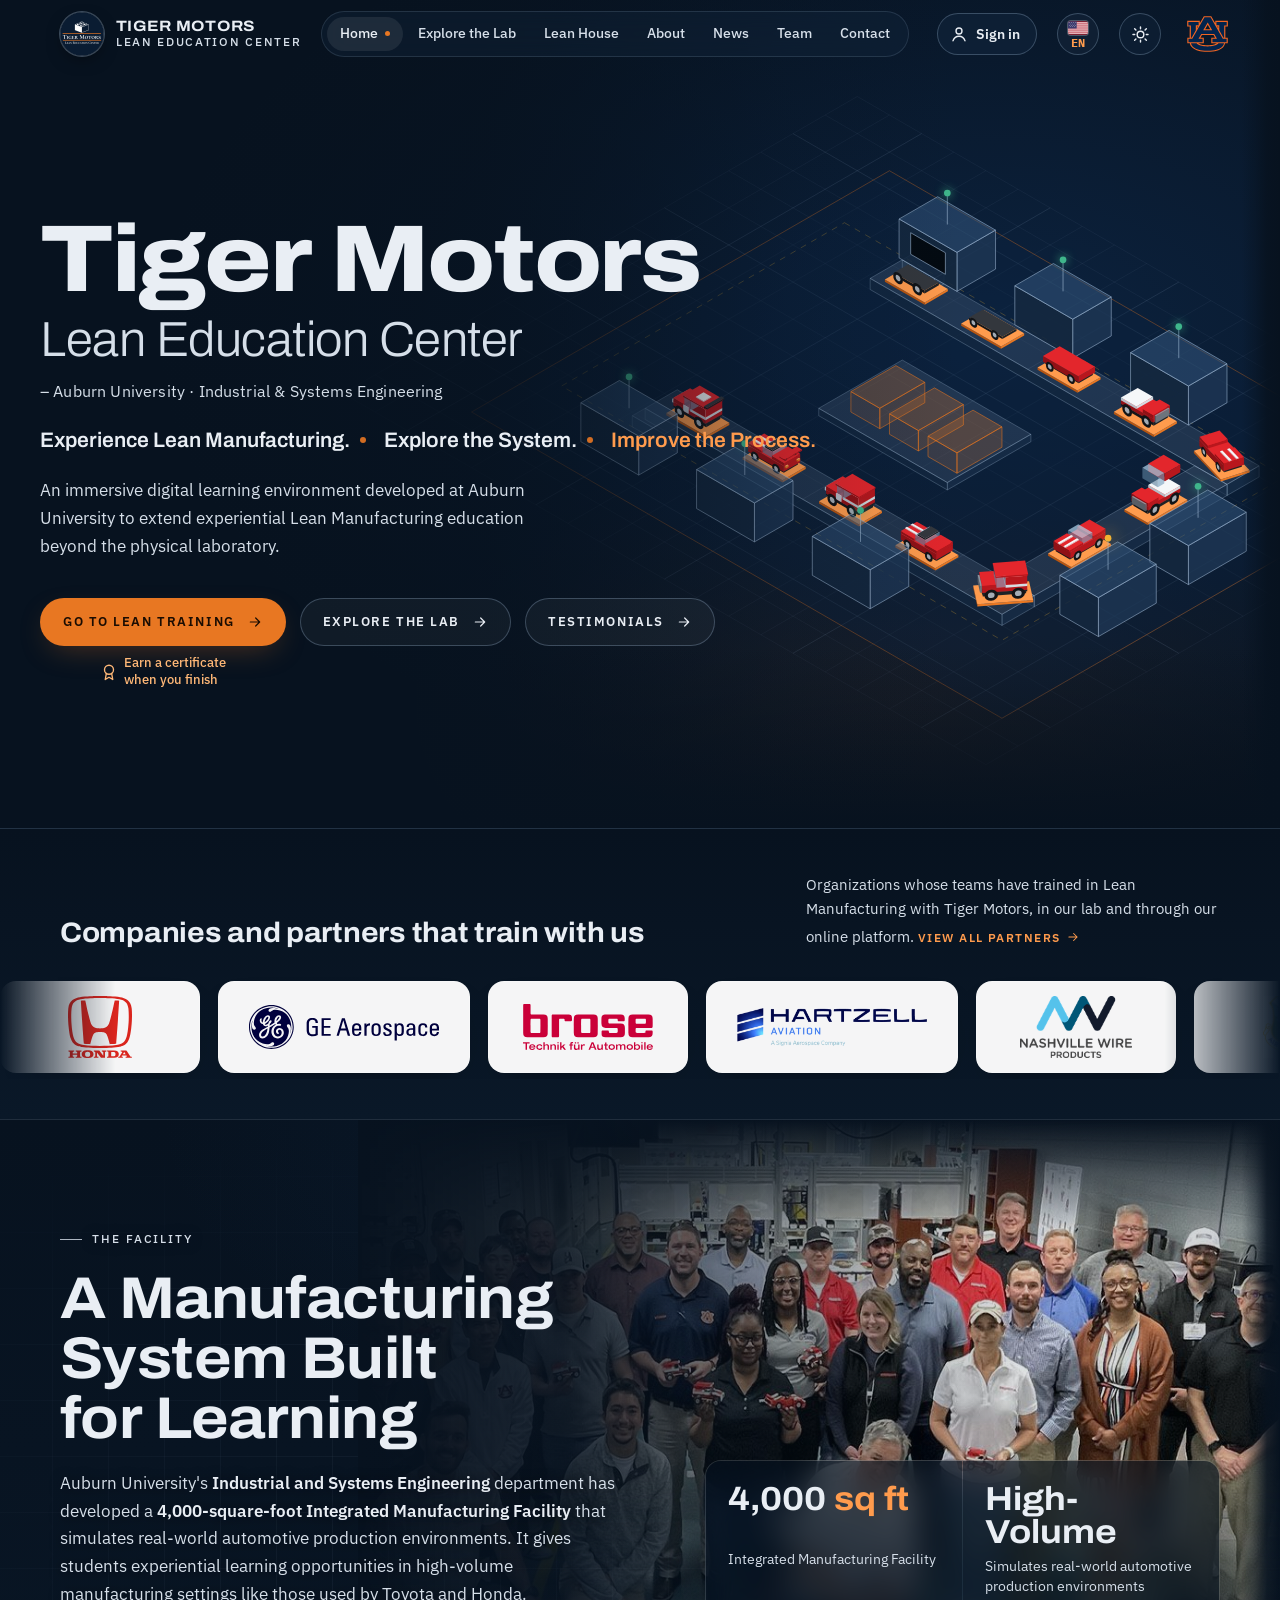
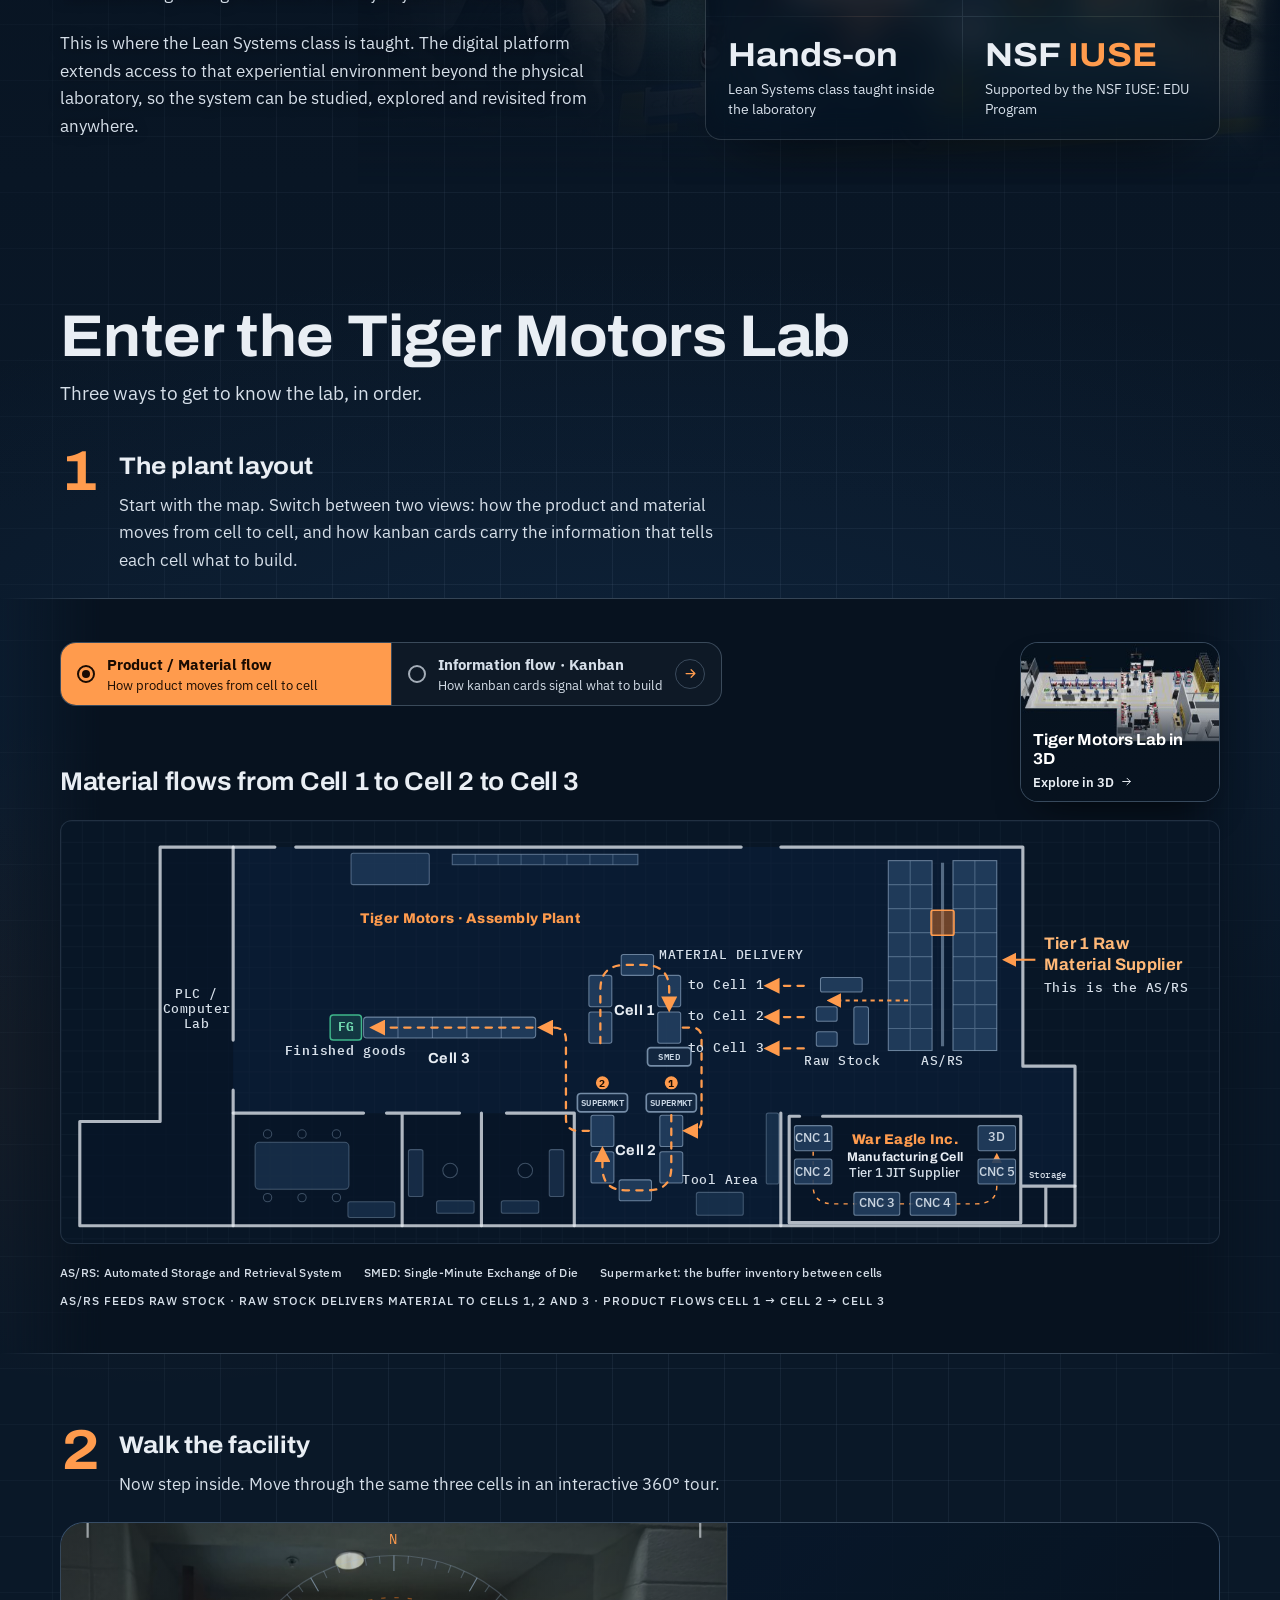
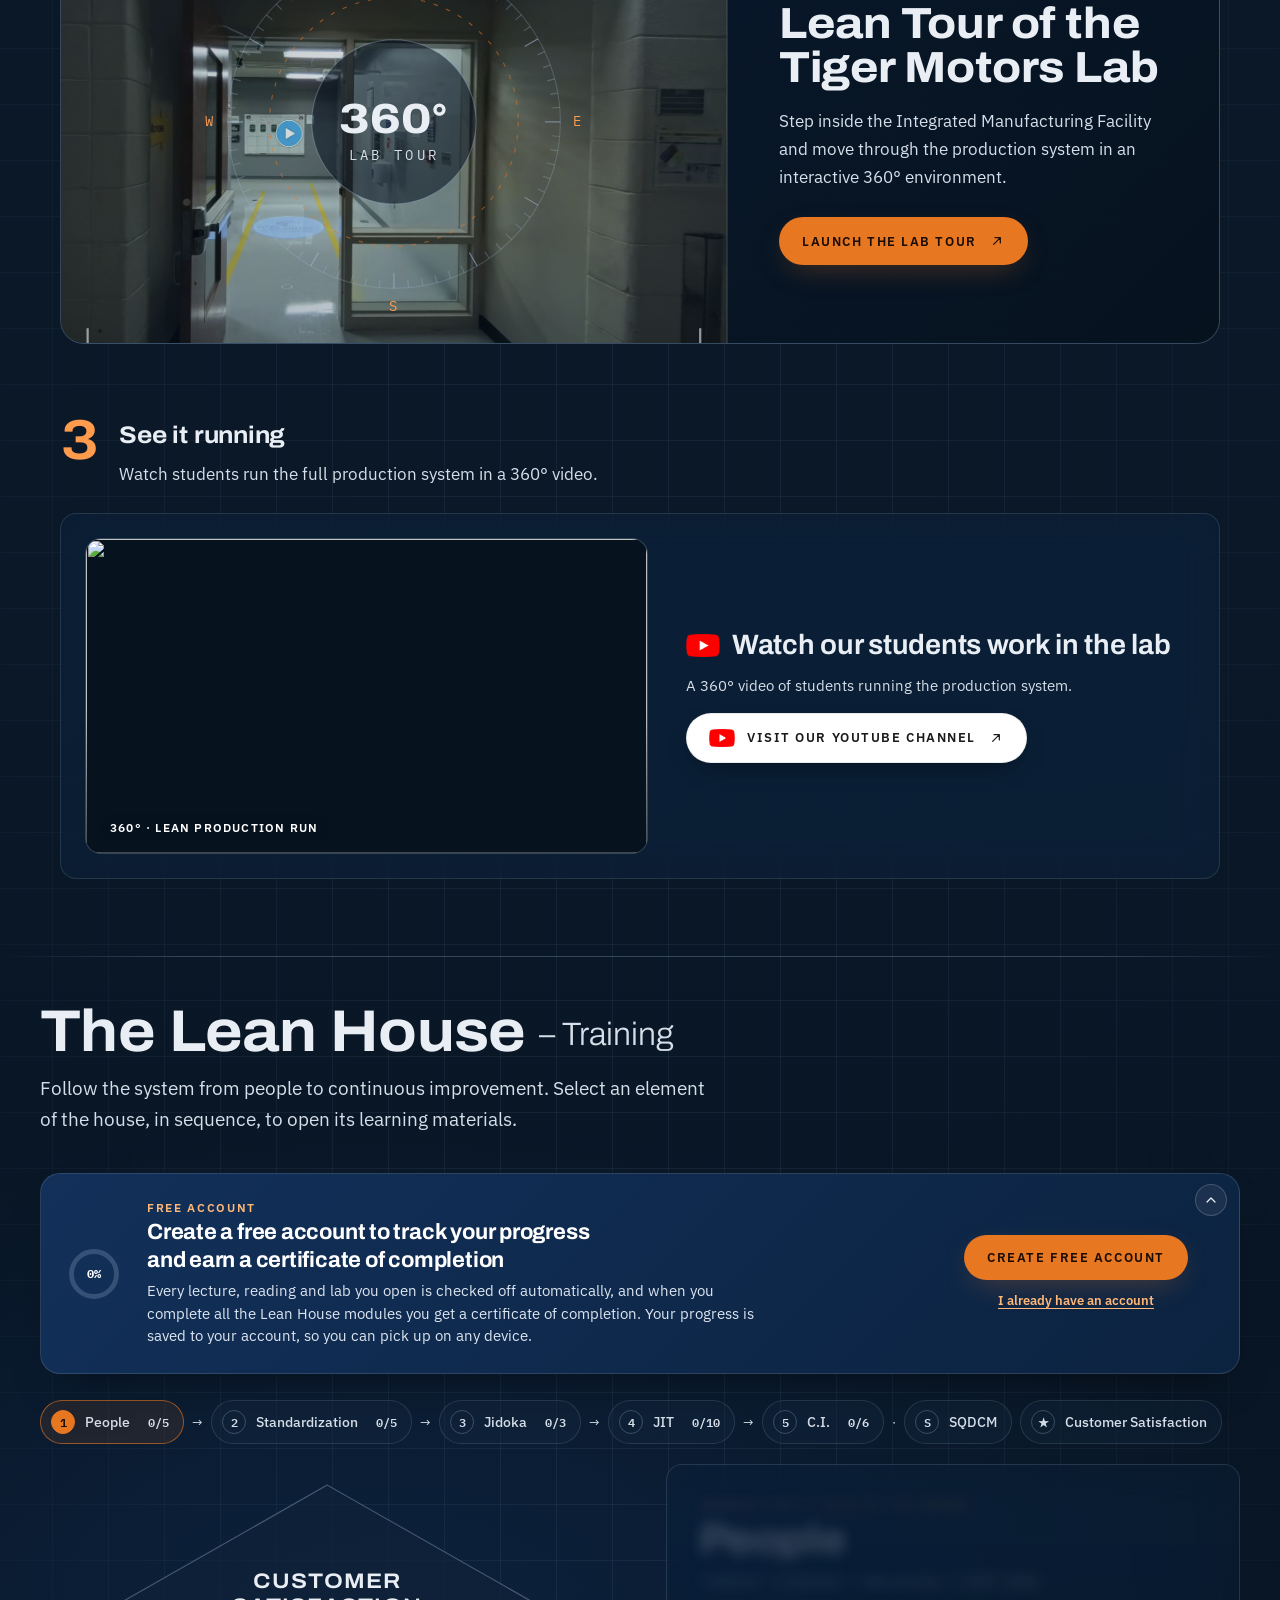
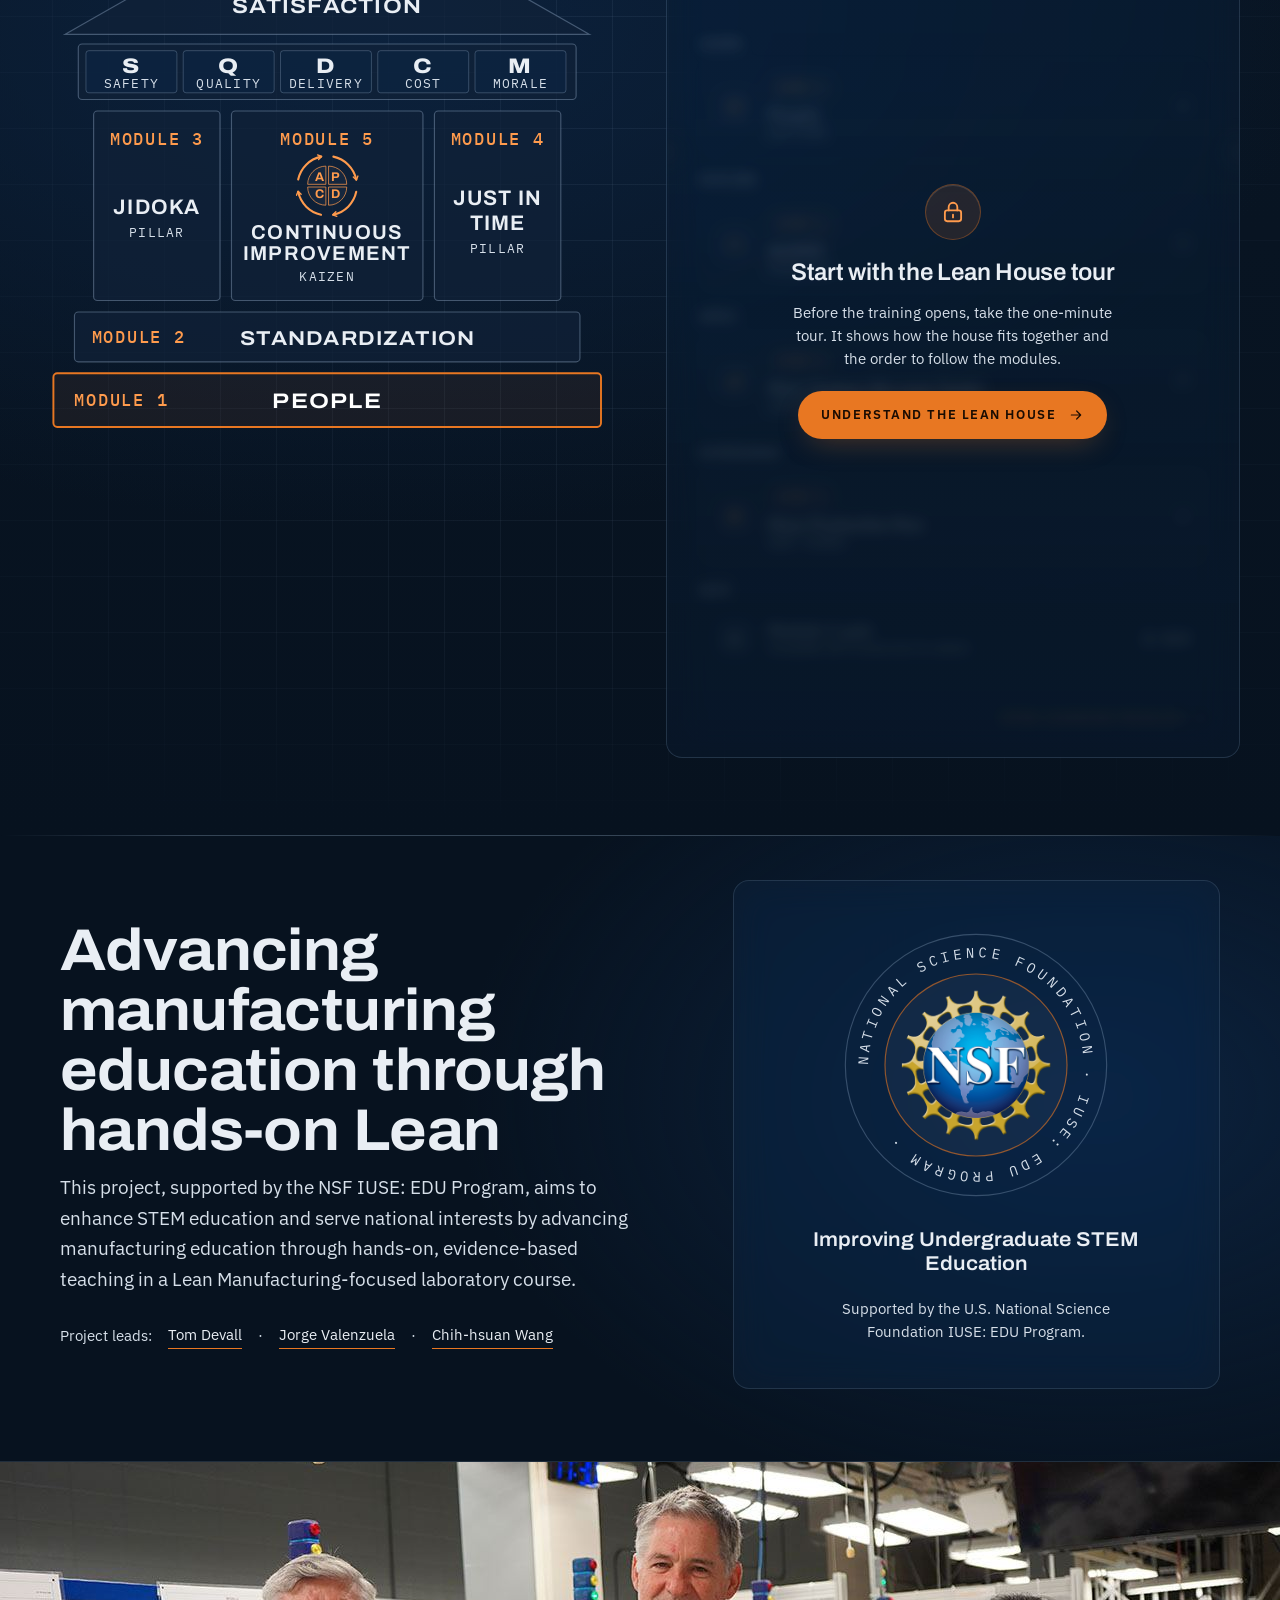
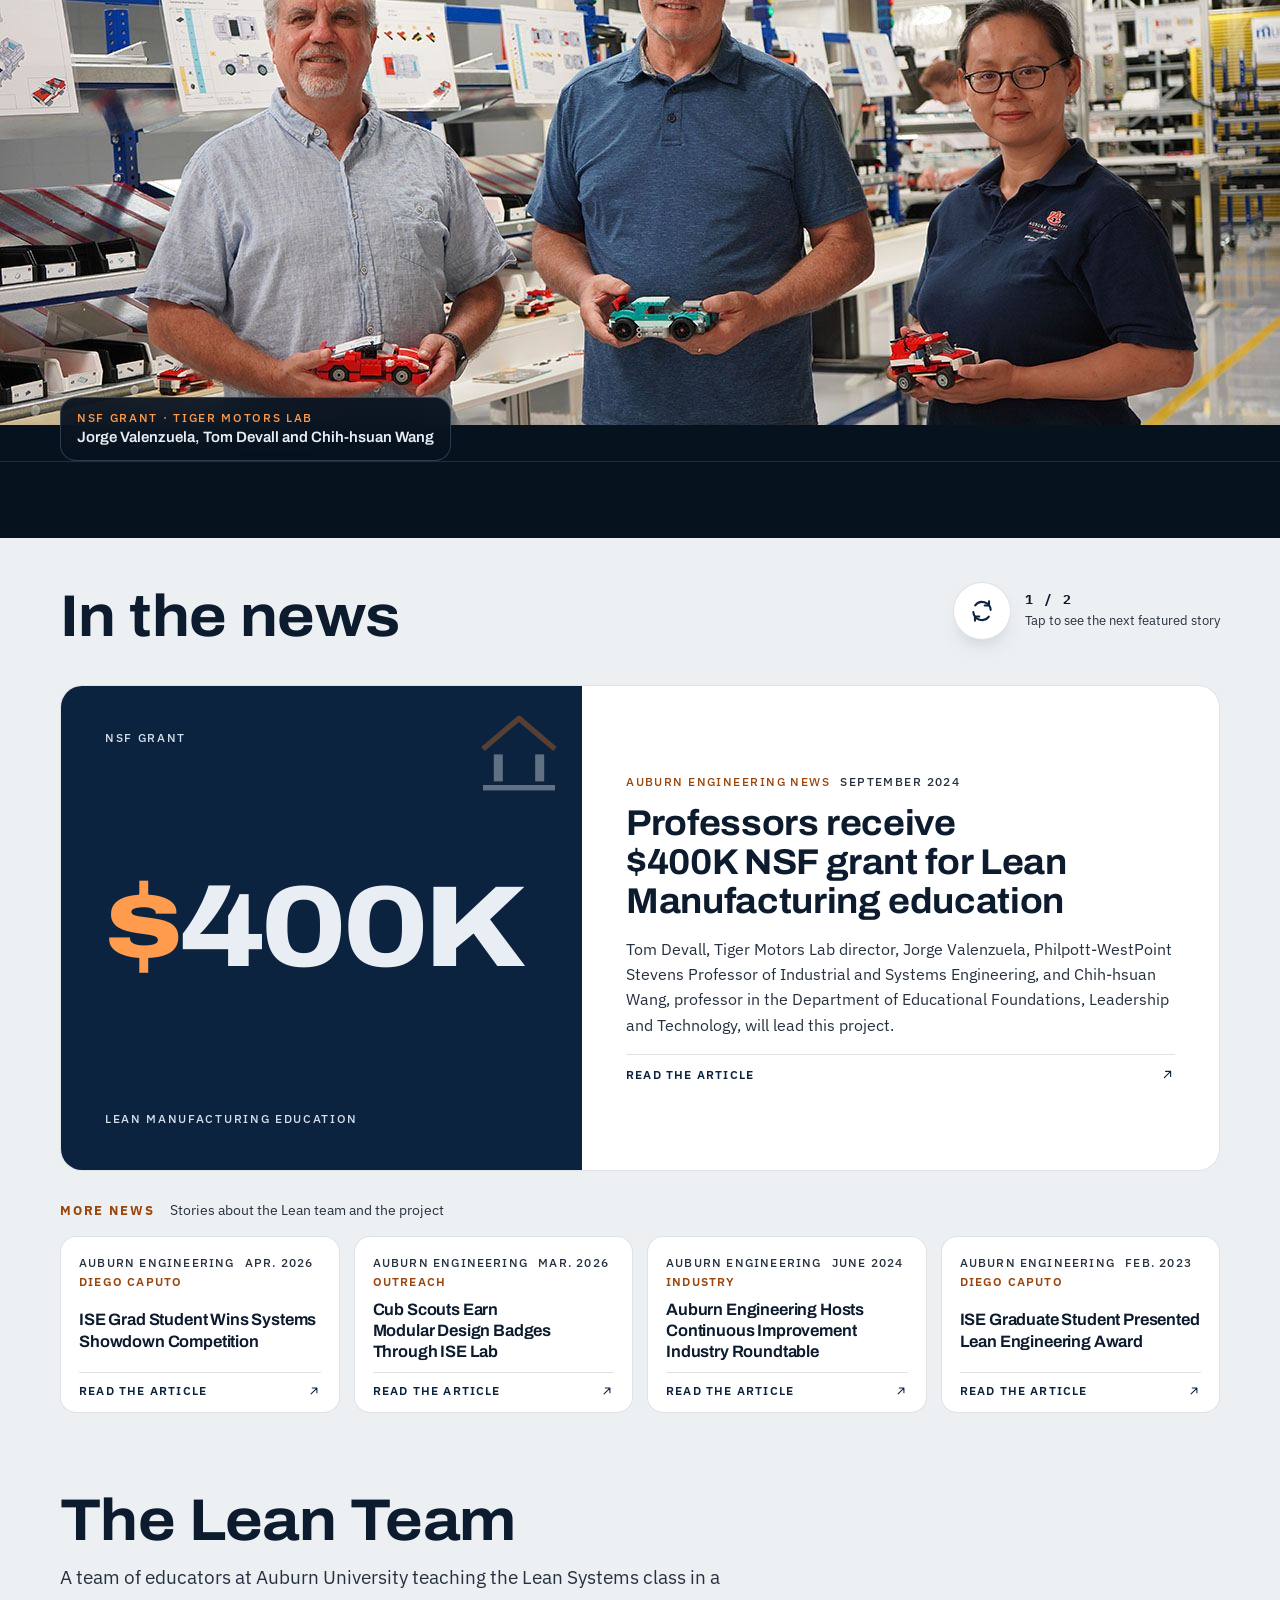
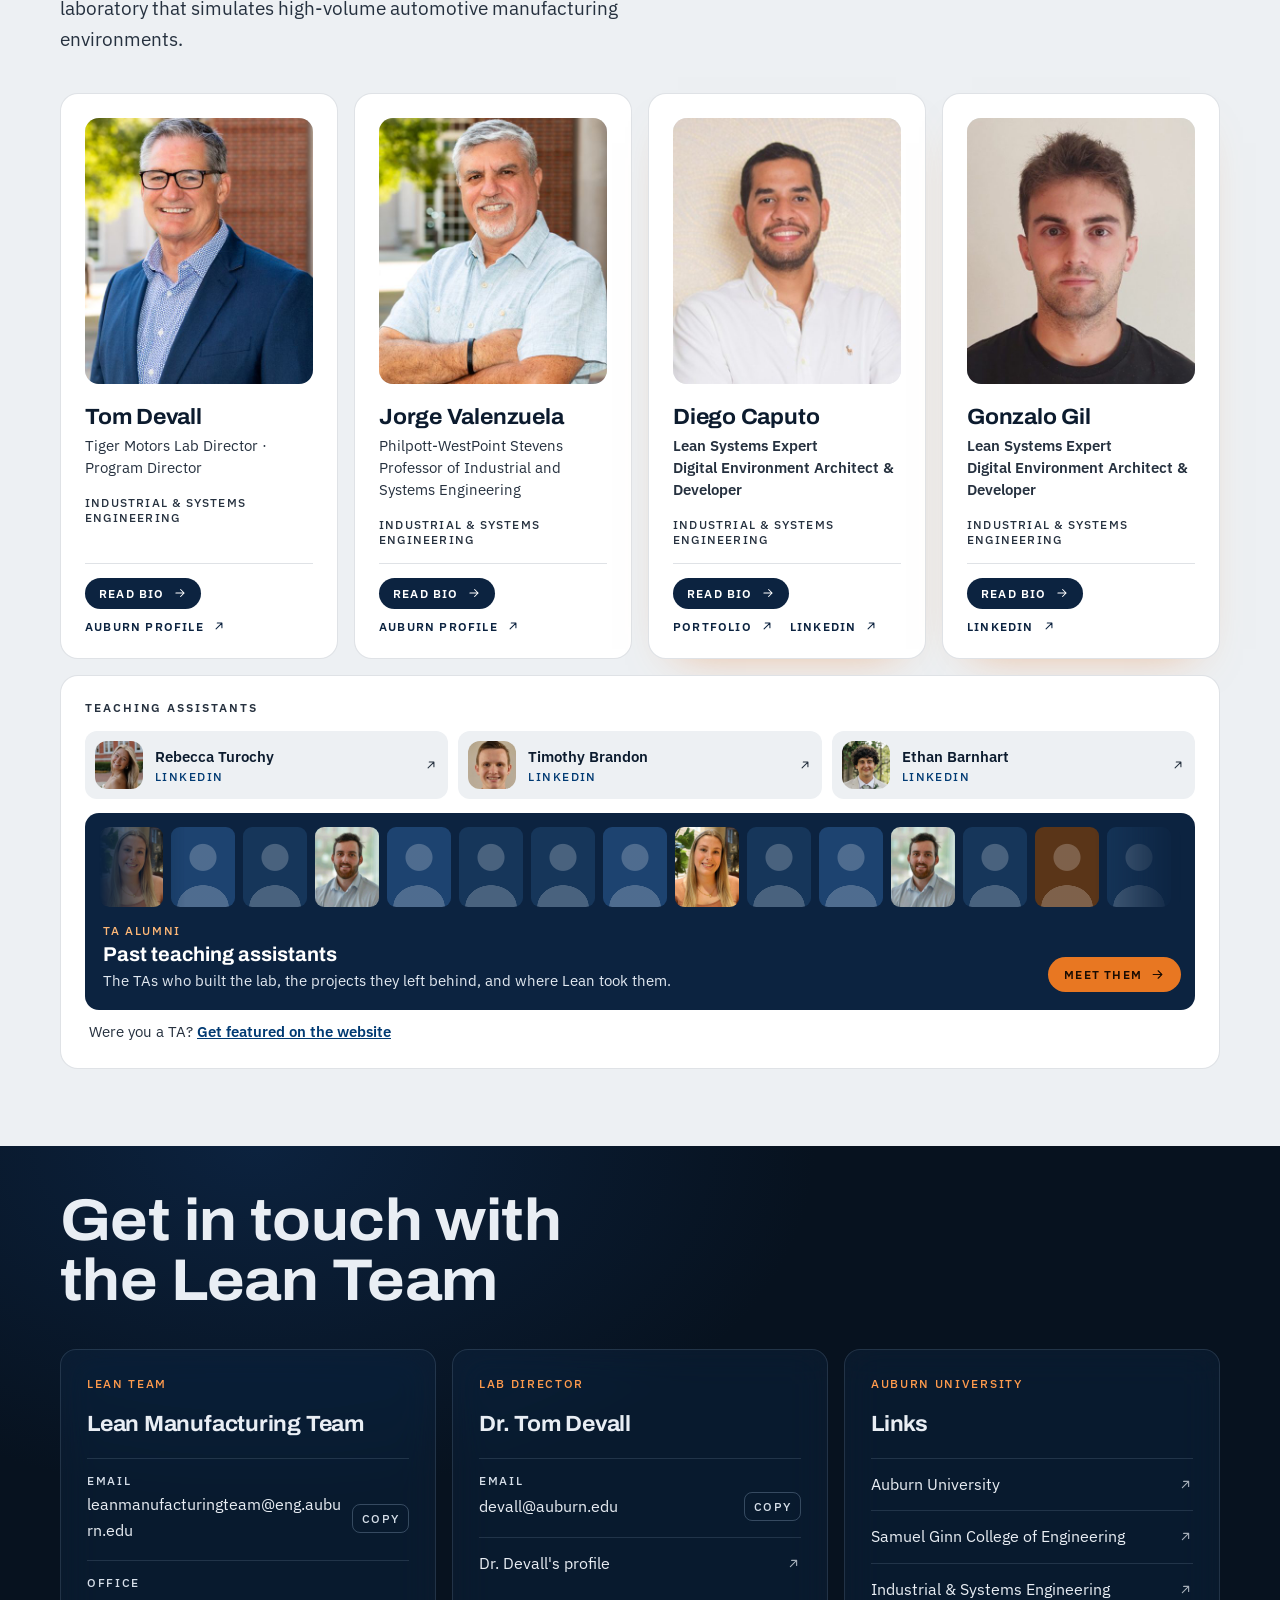
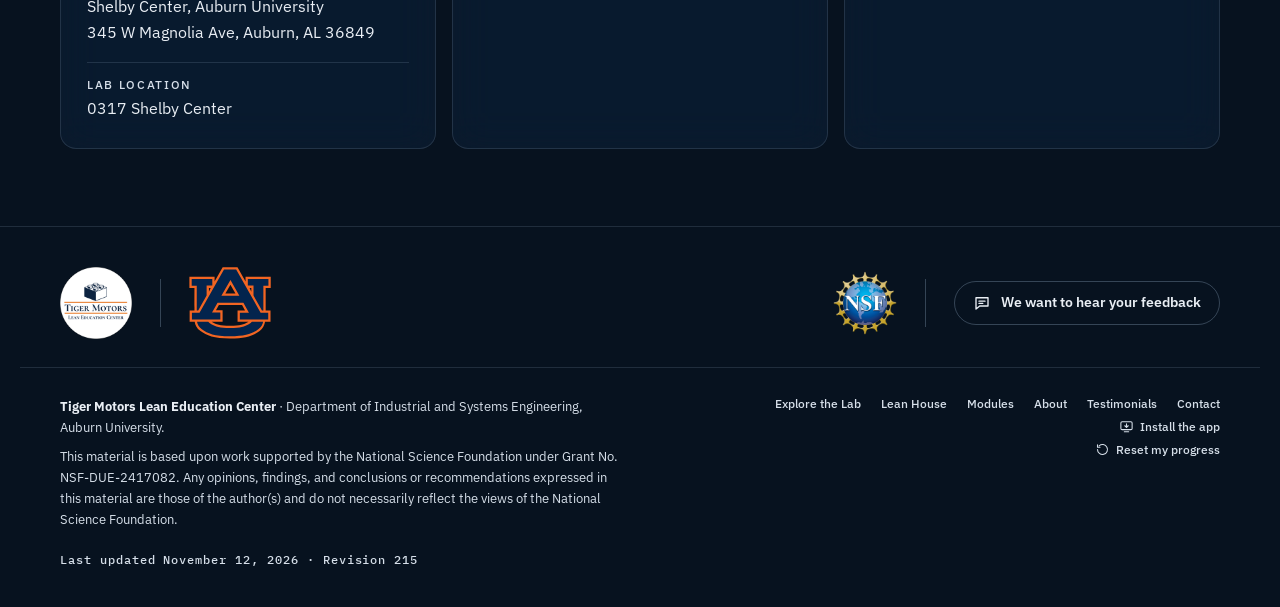
==== index.html @ 367c2acd "Lean House refresher types itself in only once, right after the first finished tour Co-Authored-By: " ====
<!doctype html>
<html lang="en" class="fit-wide">
<head>
<meta charset="utf-8">
<title>Tiger Motors Lean Education Center</title>
<meta name="description" content="Tiger Motors Lean Education Center at Auburn University: tour the lean manufacturing lab in 360°, learn the Lean House through lectures and hands-on activities, and meet the team.">
<meta property="og:title" content="Tiger Motors Lean Education Center">
<meta property="og:description" content="Tiger Motors Lean Education Center at Auburn University: tour the lean manufacturing lab in 360°, learn the Lean House through lectures and hands-on activities, and meet the team.">
<meta property="og:type" content="website">
<meta property="og:url" content="https://tigermotorslean.com/">
<meta property="og:image" content="https://tigermotorslean.com/og-card-2.jpg">
<meta property="og:image:secure_url" content="https://tigermotorslean.com/og-card-2.jpg">
<meta property="og:image:type" content="image/jpeg">
<meta property="og:image:width" content="1200">
<meta property="og:image:height" content="630">
<meta property="og:image:alt" content="Tiger Motors Lean Education Center, Auburn University">
<meta property="og:site_name" content="Tiger Motors Lean Education Center">
<script type="application/ld+json">{"@context":"https://schema.org","@graph":[
{"@type":"WebSite","@id":"https://tigermotorslean.com/#website","name":"Tiger Motors Lean Education Center","alternateName":["Tiger Motors Lean","Tiger Motors Lean Center"],"url":"https://tigermotorslean.com/","publisher":{"@id":"https://tigermotorslean.com/#org"},"inLanguage":"en"},
{"@type":"EducationalOrganization","@id":"https://tigermotorslean.com/#org","name":"Tiger Motors Lean Education Center","url":"https://tigermotorslean.com/","logo":"https://tigermotorslean.com/logo-circle.png","parentOrganization":{"@type":"CollegeOrUniversity","name":"Auburn University","url":"https://www.auburn.edu/"},"address":{"@type":"PostalAddress","streetAddress":"345 W Magnolia Ave","addressLocality":"Auburn","addressRegion":"AL","postalCode":"36849","addressCountry":"US"},"email":"leanmanufacturingteam@eng.auburn.edu"}
]}</script>
<meta property="og:locale" content="en_US">
<meta name="twitter:card" content="summary_large_image">
<meta name="twitter:image" content="https://tigermotorslean.com/og-card-2.jpg">
<script>/* clean addresses: show /modules instead of /modules.html; when the files are opened straight from a folder, links get .html back */
(function(){var p=location.pathname;if(/^https?:$/.test(location.protocol)){var c=p.replace(/\/index\.html$/,'/').replace(/\.html$/,'');if(c!==p&&history.replaceState)history.replaceState(null,'',c+location.search+location.hash);}
else if(location.protocol==='file:')document.addEventListener('click',function(e){var a=e.target.closest&&e.target.closest('a[href]');if(!a)return;var h=a.getAttribute('href'),m=h.match(/^(\/?)([a-z][a-z-]*)?([?#].*)?$/i);if(!m||(!m[1]&&!m[2]))return;a.setAttribute('href',(m[2]||'index')+'.html'+(m[3]||''));},true);})();</script>
<meta name="viewport" content="width=device-width, initial-scale=1, viewport-fit=cover">
<link rel="icon" type="image/png" sizes="64x64" href="favicon-64.png">
<link rel="apple-touch-icon" sizes="180x180" href="/apple-touch-icon.png?v=2">
<link rel="manifest" href="/manifest.webmanifest">
<meta name="apple-mobile-web-app-title" content="Tiger Motors">
<meta name="application-name" content="Tiger Motors">
<link rel="icon" type="image/png" sizes="32x32" href="favicon-32.png">
<meta name="google-site-verification" content="JM-JavC2isGUHUWtj-RtsgrunfFgfzfQWB_wSACPP1M" />
<link rel="canonical" href="https://tigermotorslean.com/">
<link rel="preconnect" href="https://fonts.googleapis.com">
<link rel="preconnect" href="https://fonts.gstatic.com" crossorigin>
<link rel="stylesheet" href="https://fonts.googleapis.com/css2?family=Archivo:wdth,wght@62..125,300..800&family=IBM+Plex+Mono:wght@400;500&family=IBM+Plex+Sans:wght@400;500;600&display=swap">
<link rel="stylesheet" href="styles.css?v=052d21db">

<script src="i18n-dict.js?v=cd3200b8" defer></script>
<script src="i18n.js?v=3a5d34c9" defer></script>
<script src="feedback.js?v=4b0bf6d6" defer></script>
<script src="install.js?v=cb9719a8" defer></script>
<script src="viewer.js?v=3de2fb27" defer></script>
</head>
<body>
<script>try{var m=localStorage.getItem('tm-mode');if(m==='light')document.documentElement.setAttribute('data-mode','light');}catch(e){}</script>
<!-- ================= ICON SPRITE ================= -->
<svg width="0" height="0" style="position:absolute" aria-hidden="true">
  <defs>
    <symbol id="i-arrow" viewBox="0 0 24 24" fill="none" stroke="currentColor" stroke-width="1.8" stroke-linecap="round" stroke-linejoin="round"><path d="M5 12h14M13 6l6 6-6 6"/></symbol>
    <symbol id="i-out" viewBox="0 0 24 24" fill="none" stroke="currentColor" stroke-width="1.8" stroke-linecap="round" stroke-linejoin="round"><path d="M7 17L17 7M9 7h8v8"/></symbol>
    <symbol id="i-left" viewBox="0 0 24 24" fill="none" stroke="currentColor" stroke-width="1.8" stroke-linecap="round" stroke-linejoin="round"><path d="M15 6l-6 6 6 6"/></symbol>
    <symbol id="i-right" viewBox="0 0 24 24" fill="none" stroke="currentColor" stroke-width="1.8" stroke-linecap="round" stroke-linejoin="round"><path d="M9 6l6 6-6 6"/></symbol>
    <symbol id="i-lecture" viewBox="0 0 24 24" fill="none" stroke="currentColor" stroke-width="1.7" stroke-linejoin="round"><rect x="3" y="5" width="18" height="13" rx="2"/><path d="M10 9v5l4.5-2.5z" fill="currentColor"/><path d="M8 21h8"/></symbol>
    <symbol id="i-podcast" viewBox="0 0 24 24" fill="none" stroke="currentColor" stroke-width="1.7" stroke-linecap="round"><path d="M4 16v-4a8 8 0 0116 0v4"/><rect x="3" y="14" width="4" height="6" rx="1.5"/><rect x="17" y="14" width="4" height="6" rx="1.5"/></symbol>
    <symbol id="i-article" viewBox="0 0 24 24" fill="none" stroke="currentColor" stroke-width="1.7" stroke-linecap="round" stroke-linejoin="round"><path d="M6 3h9l4 4v14H6z"/><path d="M15 3v4h4M9 11h7M9 15h7M9 19h4"/></symbol>
    <symbol id="i-reading" viewBox="0 0 24 24" fill="none" stroke="currentColor" stroke-width="1.7" stroke-linecap="round" stroke-linejoin="round"><path d="M3 5.5C5.5 4 8.5 4 12 6c3.5-2 6.5-2 9-.5V19c-2.5-1.5-5.5-1.5-9 .5-3.5-2-6.5-2-9-.5z"/><path d="M12 6v13.5"/></symbol>
    <symbol id="i-lab" viewBox="0 0 24 24" fill="none" stroke="currentColor" stroke-width="1.7" stroke-linecap="round" stroke-linejoin="round"><path d="M3 21h18M4 21V11l5 3v-3l5 3v-3l5 3V4h-3v6"/><path d="M8 18h2M13 18h2"/></symbol>
    <symbol id="i-video360" viewBox="0 0 24 24" fill="none" stroke="currentColor" stroke-width="1.7" stroke-linecap="round" stroke-linejoin="round"><circle cx="12" cy="12" r="6.2"/><ellipse cx="12" cy="12" rx="2.5" ry="6.2"/><path d="M5.8 12h12.4"/><path d="M10.2 3.9 12 2.1l1.8 1.8M10.2 20.1 12 21.9l1.8-1.8M3.9 10.2 2.1 12l1.8 1.8M20.1 10.2 21.9 12l-1.8 1.8"/></symbol>
    <symbol id="i-immersive" viewBox="0 0 24 24" fill="none" stroke="currentColor" stroke-width="1.7"><circle cx="12" cy="12" r="9"/><ellipse cx="12" cy="12" rx="3.8" ry="9"/><path d="M3 12h18"/></symbol>
    <symbol id="i-cycle" viewBox="0 0 24 24" fill="none" stroke="currentColor" stroke-width="1.8" stroke-linecap="round" stroke-linejoin="round"><path d="M20 12a8 8 0 01-14.3 4.9M4 12a8 8 0 0114.3-4.9"/><path d="M18.5 3v4.2h-4.2M5.5 21v-4.2h4.2"/></symbol>
    <symbol id="i-star" viewBox="0 0 24 24" fill="none" stroke="currentColor" stroke-width="1.7" stroke-linejoin="round"><path d="M12 3l2.6 5.6 6.1.7-4.5 4.2 1.2 6L12 16.6 6.6 19.5l1.2-6L3.3 9.3l6.1-.7z"/></symbol>
    <symbol id="i-flow" viewBox="0 0 24 24" fill="none" stroke="currentColor" stroke-width="1.7" stroke-linecap="round" stroke-linejoin="round"><rect x="2" y="9" width="5" height="6" rx="1"/><rect x="9.5" y="9" width="5" height="6" rx="1"/><rect x="17" y="9" width="5" height="6" rx="1"/><path d="M7 12h2.5M14.5 12H17"/></symbol>
    <symbol id="i-eye" viewBox="0 0 24 24" fill="none" stroke="currentColor" stroke-width="1.7"><path d="M2 12s3.6-7 10-7 10 7 10 7-3.6 7-10 7S2 12 2 12z"/><circle cx="12" cy="12" r="3"/></symbol>
    <symbol id="i-bulb" viewBox="0 0 24 24" fill="none" stroke="currentColor" stroke-width="1.7" stroke-linecap="round" stroke-linejoin="round"><path d="M9 18h6M10 21h4M12 3a6 6 0 00-3.5 10.9c.6.5 1 1.2 1 2.1h5c0-.9.4-1.6 1-2.1A6 6 0 0012 3z"/></symbol>
    <symbol id="i-menu" viewBox="0 0 24 24" fill="none" stroke="currentColor" stroke-width="1.8" stroke-linecap="round"><path d="M4 8h16M4 16h16"/></symbol>
    <symbol id="i-close" viewBox="0 0 24 24" fill="none" stroke="currentColor" stroke-width="1.8" stroke-linecap="round"><path d="M6 6l12 12M18 6L6 18"/></symbol>
  </defs>
</svg>

<!-- ================= NAV ================= -->
<header class="nav" id="nav">
  <span class="nav-prog" id="navProg" aria-hidden="true"></span>
  <div class="wrap nav-in">
    <a class="brand" href="#home" aria-label="Tiger Motors Lean Education Center, home">
      <img class="brand-mark brand-mark-dark" src="[data-uri]" alt="" width="44" height="44">
      <img class="brand-mark" src="[data-uri]" alt="" width="44" height="44">
      <span class="brand-txt"><b>TIGER MOTORS</b><span>Lean Education Center</span></span>
    </a>
    <nav class="nav-links" aria-label="Primary">
      <a href="#home">Home</a>
      <a href="#lab">Explore the Lab</a>
      <div class="nav-dd">
        <a href="#lean-house" aria-haspopup="true" aria-expanded="false">Lean House</a>
        <div class="nav-menu" role="menu" aria-label="Lean House">
          <a role="menuitem" href="#lean-house"><b>Go to the Lean House</b><small>Scroll to the interactive house</small></a>
          <a role="menuitem" href="modules"><b>Learning Modules</b><small>Every resource, in sequence</small></a>
        </div>
      </div>
      <a href="#project">About</a>
      <a href="#news">News</a>
      <a href="#team">Team</a>
      <a href="#contact">Contact</a>
    </nav>
    <div class="lang-sw" data-lang-switch></div>
    <button class="mode-btn" id="modeBtn" type="button" aria-label="Switch to light mode" title="Switch to light mode">
      <svg class="i-sun" viewBox="0 0 24 24" fill="none" stroke="currentColor" stroke-width="1.8" stroke-linecap="round" aria-hidden="true"><circle cx="12" cy="12" r="4.2"/><path d="M12 2.5v2.2M12 19.3v2.2M4.6 4.6l1.6 1.6M17.8 17.8l1.6 1.6M2.5 12h2.2M19.3 12h2.2M4.6 19.4l1.6-1.6M17.8 6.2l1.6-1.6"/></svg>
      <svg class="i-moon" viewBox="0 0 24 24" fill="none" stroke="currentColor" stroke-width="1.8" stroke-linejoin="round" aria-hidden="true"><path d="M20 14.5A8.5 8.5 0 019.5 4a8.5 8.5 0 1010.5 10.5z"/></svg>
    </button>
    <a class="au-corner" href="https://www.auburn.edu/" target="_blank" rel="noopener" aria-label="Auburn University"><img src="[data-uri]" alt="Auburn University" width="44" height="39"></a>
    <button class="burger" id="burger" aria-expanded="false" aria-controls="mnav" aria-label="Open menu"><svg><use href="#i-menu"/></svg></button>
  </div>
</header>
<nav class="mnav" id="mnav" hidden aria-label="Mobile">
  <a href="#home">Home <span>00</span></a>
  <a href="#lab">Explore the Lab <span>360°</span></a>
  <a href="#lean-house">Lean House <span>01–05</span></a>
  <a href="modules">Learning Modules <span>LIB</span></a>
  <a href="#project">Project <span>NSF</span></a>
  <a href="#news">News <span>—</span></a>
  <a href="#team">Team <span>—</span></a>
  <a href="#contact">Contact <span>—</span></a>
  <a href="#install" class="mnav-inst" data-install>Install the app <svg viewBox="0 0 24 24" fill="none" stroke="currentColor" stroke-width="1.7" stroke-linecap="round" stroke-linejoin="round" aria-hidden="true"><rect x="6.5" y="2.5" width="11" height="19" rx="2.8"/><path d="M10.5 5.3h3"/></svg></a>
</nav>

<main>
<!-- ================= HERO ================= -->
<section class="hero" id="home" aria-label="Introduction">
  <canvas id="twin" aria-hidden="true"></canvas>
  <div class="showroom" id="showroom" aria-live="polite" hidden>
    <div class="sr-card" data-car="suv">
      <div class="sr-head"><div><p class="sr-kick">Showroom</p><p class="sr-name">Trail SUV</p></div><button class="sr-close" type="button"><svg aria-hidden="true"><use href="#i-close"/></svg>Back to the line</button></div>
      <ul class="sr-specs"><li class="sr-spec" data-a="-.3,.29,.15"><small>Tires</small><b>Off-road</b></li><li class="sr-spec" data-a=".3,-.29,.15"><small>Drivetrain</small><b>4x4</b></li><li class="sr-spec" data-a="-.52,0,.45"><small>Range</small><b>450 miles</b></li><li class="sr-spec" data-a=".08,.27,.5"><small>Seats</small><b>5 minifigures</b></li><li class="sr-spec" data-a=".55,0,.15"><small>Ground clearance</small><b>3 studs</b></li></ul>
    </div>
    <div class="sr-card" data-car="speedster">
      <div class="sr-head"><div><p class="sr-kick">Showroom</p><p class="sr-name">Speedster</p></div><button class="sr-close" type="button"><svg aria-hidden="true"><use href="#i-close"/></svg>Back to the line</button></div>
      <ul class="sr-specs"><li class="sr-spec" data-a="-.6,-.18,.25"><small>0–60 mph</small><b>1.9 sec</b></li><li class="sr-spec" data-a=".33,.29,.12"><small>Rims</small><b>Bespoke</b></li><li class="sr-spec" data-a="-.05,-.27,.22"><small>Chassis</small><b>Carbon fiber monocoque</b></li><li class="sr-spec" data-a=".6,-.17,.26"><small>Top speed</small><b>211 mph</b></li><li class="sr-spec" data-a="-.52,.18,.5"><small>Rear wing</small><b>Active aero</b></li></ul>
    </div>
  </div>
  <div class="wrap hero-in">
    <h1 class="rise d2">Tiger Motors <span class="l2">Lean Education Center</span></h1>
    <p class="hero-aff rise d2"><span aria-hidden="true">– </span>Auburn University · Industrial &amp; Systems Engineering</p>
    <p class="hero-sub rise d3"><span>Experience Lean Manufacturing.</span><span>Explore the System.</span><span>Improve the Process.</span></p>
    <p class="hero-copy rise d4">An immersive digital learning environment developed at Auburn University to extend experiential Lean Manufacturing education beyond the physical laboratory.</p>
    <div class="hero-cta rise d5">
      <span class="cta-stack"><a class="btn btn-primary" href="#lean-house">Go to Lean Training <svg><use href="#i-arrow"/></svg></a><small class="cta-note"><svg aria-hidden="true" viewBox="0 0 24 24" fill="none" stroke="currentColor" stroke-width="1.8" stroke-linecap="round" stroke-linejoin="round"><circle cx="12" cy="9" r="6"/><path d="M8.5 13.8 7 22l5-3 5 3-1.5-8.2"/></svg><span>Earn a certificate<br>when you finish</span></small></span>
      <a class="btn btn-ghost" href="#lab">Explore the Lab <svg><use href="#i-arrow"/></svg></a>
      <a class="btn btn-ghost" href="testimonials">Testimonials <svg><use href="#i-arrow"/></svg></a>
    </div>
  </div>
  <div class="hero-meta">
    <div class="wrap">
    </div>
  </div>
</section>

<!-- ================= PARTNERS ================= -->
<section class="partners" id="partners" aria-labelledby="partners-h">
  <div class="wrap partners-head">
    <div>
      <h2 class="partners-h" id="partners-h">Companies and partners that train with us</h2>
    </div>
    <p class="partners-sub">Organizations whose teams have trained in Lean Manufacturing with Tiger Motors, in our lab and through our online platform. <button class="pt-all" type="button" data-open-partners>View all partners <svg width="14" height="14"><use href="#i-arrow"/></svg></button></p>
  </div>
  <button class="marquee" type="button" data-open-partners aria-label="Show all partner logos">
    <span class="mq-track" id="mqTrack" aria-hidden="true"></span>
  </button>
  <template id="partnerLogos">
    <figure class="lg lg-sq"><img src="[data-uri]" alt="Honda"><figcaption><b>Honda</b><span>Automotive</span></figcaption></figure>
    <figure class="lg"><img src="[data-uri]" alt="GE Aerospace"><figcaption><b>GE Aerospace</b><span>Aerospace</span></figcaption></figure>
    <figure class="lg"><img src="[data-uri]" alt="Brose"><figcaption><b>Brose</b><span>Automotive · Tier 1 supplier</span></figcaption></figure>
    <figure class="lg wide"><img src="[data-uri]" alt="Hartzell Aviation"><figcaption><b>Hartzell Aviation</b><span>Aerospace</span></figcaption></figure>
    <figure class="lg lg-sq"><img src="[data-uri]" alt="Nashville Wire Products"><figcaption><b>Nashville Wire Products</b><span>Manufacturing</span></figcaption></figure>
    <figure class="lg lg-sq"><img src="[data-uri]" alt="U.S. Air Force, Air University"><figcaption><b>Air University</b><span>Higher education · U.S. Air Force</span></figcaption></figure>
    <figure class="lg"><img src="[data-uri]" alt="THWS, Technical University of Applied Sciences Würzburg-Schweinfurt"><figcaption><b>THWS</b><span>Higher education · Germany</span></figcaption></figure>
      <figure class="lg"><img src="[data-uri]" alt="Autocar"><figcaption><b>Autocar</b><span>Commercial vehicles</span></figcaption></figure>
    <figure class="lg"><img src="[data-uri]" alt="Pinson Valley Heat Treating"><figcaption><b>Pinson Valley Heat Treating</b><span>Metal heat treating</span></figcaption></figure>
    <figure class="lg wide"><img src="[data-uri]" alt="Continental Aerospace Technologies"><figcaption><b>Continental Aerospace Technologies</b><span>Aerospace · Engines</span></figcaption></figure>
    <figure class="lg wide"><img src="[data-uri]" alt="Borbet Alabama"><figcaption><b>Borbet Alabama</b><span>Automotive · Aluminum wheels</span></figcaption></figure>
    <figure class="lg"><img src="[data-uri]" alt="University of Texas at Arlington"><figcaption><b>University of Texas at Arlington</b><span>Higher education</span></figcaption></figure>
    <figure class="lg"><img src="[data-uri]" alt="University of Kentucky"><figcaption><b>University of Kentucky</b><span>Higher education</span></figcaption></figure>
    <figure class="lg lg-sq"><img src="[data-uri]" alt="Back Forty Brewery"><figcaption><b>Back Forty Brewery</b><span>Food &amp; beverage · Brewing</span></figcaption></figure>
    <figure class="lg"><img src="[data-uri]" alt="Steelcase"><figcaption><b>Steelcase</b><span>Office furniture · Manufacturing</span></figcaption></figure>
    <figure class="lg"><img src="[data-uri]" alt="Viscofan"><figcaption><b>Viscofan</b><span>Food packaging · Manufacturing</span></figcaption></figure>
    <figure class="lg"><img src="[data-uri]" alt="Benteler"><figcaption><b>Benteler</b><span>Automotive · Tier 1 supplier</span></figcaption></figure>
    <figure class="lg"><img src="[data-uri]" alt="Velcon"><figcaption><b>Velcon</b><span>Fuel filtration · Manufacturing</span></figcaption></figure>
    <figure class="lg"><img src="[data-uri]" alt="Hoerbiger"><figcaption><b>Hoerbiger</b><span>Industrial · Compression &amp; drive technology</span></figcaption></figure><figure class="lg lg-sq"><img src="[data-uri]" alt="Arkal Automotive"><figcaption><b>Arkal Automotive</b><span>Automotive · Plastic components</span></figcaption></figure><figure class="lg"><img src="[data-uri]" alt="CoachComm"><figcaption><b>CoachComm</b><span>Communications technology · Manufacturing</span></figcaption></figure>
  </template>
  <dialog class="pdlg" id="partnersDlg" aria-labelledby="pdlg-h">
    <button class="ibtn pdlg-x dlg-x" type="button" aria-label="Close" data-close-partners><svg viewBox="0 0 24 24" width="18" height="18" fill="none" stroke="currentColor" stroke-width="2" stroke-linecap="round"><path d="M6 6l12 12M18 6L6 18"/></svg></button>
    <div class="pdlg-in">
      <div class="pdlg-top">
        <div><p class="eyebrow">Partners</p><h3 id="pdlg-h">Companies and partners that train with us</h3></div>
      </div>
      <div class="pdlg-grid" id="pdlgGrid"></div>
    </div>
  </dialog>
</section>

<!-- one continuous background (soft blue tones + the subtle grid) runs behind the intro, the lab and the Lean House -->
<div class="grid-run">
<!-- ================= INTRO ================= -->
<section class="sec intro" id="intro">
  <div class="intro-top">
    <!-- Background photo: Tiger Motors lab, fades into the page from left to right -->
    <div class="intro-photo" aria-hidden="true"><img src="[data-uri]" alt=""></div>
    <div class="wrap">
    <div class="intro-grid">
      <div class="intro-text">
        <p class="eyebrow">The facility</p>
        <h2 class="h2">A Manufacturing System Built for Learning</h2>
        <p>Auburn University's <strong>Industrial and Systems Engineering</strong> department has developed a <strong>4,000-square-foot Integrated Manufacturing Facility</strong> that simulates real-world automotive production environments. It gives students experiential learning opportunities in high-volume manufacturing settings like those used by Toyota and Honda.</p>
        <p>This is where the Lean Systems class is taught. The digital platform extends access to that experiential environment beyond the physical laboratory, so the system can be studied, explored and revisited from anywhere.</p>
      </div>
      <div class="facts">
        <div class="fact"><b>4,000 <em>sq&nbsp;ft</em></b><span>Integrated Manufacturing Facility</span></div>
        <div class="fact"><b>High-Volume</b><span>Simulates real-world automotive production environments</span></div>
        <div class="fact"><b>Hands-on</b><span>Lean Systems class taught inside the laboratory</span></div>
        <div class="fact"><b>NSF <em>IUSE</em></b><span>Supported by the NSF IUSE: EDU Program</span></div>
      </div>
    </div>
    </div>
  </div>
</section>

<!-- ================= LAB ================= -->
<section class="sec lab" id="lab">
  <div class="gridbg"></div>
  <div class="wrap" style="position:relative">
    <div class="sec-head">
      <h2 class="h2">Enter the Tiger Motors Lab</h2>
      <p class="lede">Three ways to get to know the lab, in order.</p>
    </div>

    <div class="lab-step">
      <span class="ls-n">1</span>
      <div><h3>The plant layout</h3><p>Start with the map. Switch between two views: how the product and material moves from cell to cell, and how kanban cards carry the information that tells each cell what to build.</p></div>
    </div>
    <!-- Facility layout schematic, redrawn from the lab's floor plan -->
    <figure class="plan has3d" id="plan">
      <div class="plan-switch">
        <div class="plan-modes" role="group" aria-label="Choose a view of the facility diagram">
          <button type="button" class="pmode" data-pmode="material" aria-pressed="true"><i class="pm-dot" aria-hidden="true"></i><b>Product / Material flow</b><small>How product moves from cell to cell</small><span class="pm-go" aria-hidden="true"><svg viewBox="0 0 24 24" fill="none" stroke="currentColor" stroke-width="2" stroke-linecap="round" stroke-linejoin="round"><path d="M5 12h13M13 6l6 6-6 6"/></svg></span></button>
          <button type="button" class="pmode" data-pmode="info" aria-pressed="false"><i class="pm-dot" aria-hidden="true"></i><b>Information flow · Kanban</b><small>How kanban cards signal what to build</small><span class="pm-go" aria-hidden="true"><svg viewBox="0 0 24 24" fill="none" stroke="currentColor" stroke-width="2" stroke-linecap="round" stroke-linejoin="round"><path d="M5 12h13M13 6l6 6-6 6"/></svg></span></button>
        </div>
      </div>
      <a class="lab3d-tile" href="lab-3d" aria-label="Explore the Tiger Motors Lab in 3D">
        <span class="l3-vid"><video muted loop playsinline preload="none" poster="lab3d/tile.jpg" width="400" height="320" aria-hidden="true"><source src="lab3d/tile.mp4" type="video/mp4"></video></span>
        <span class="l3-txt"><b>Tiger Motors Lab in 3D</b><span class="l3-go">Explore in 3D <svg><use href="#i-arrow"/></svg></span></span>
      </a>
      <div class="plan-head">
        <div>
          <h3 id="planTitle">Material flows from Cell 1 to Cell 2 to Cell 3</h3>
        </div>
      </div>
      <p class="plan-hint">Swipe sideways to see the whole plan <span aria-hidden="true">→</span></p>
      <div class="plan-scroll">
      <svg class="plan-svg" viewBox="0 120 1110 405" role="img" aria-label="Schematic floor plan of the Integrated Manufacturing Facility. Cell 1, a U-shaped cell, feeds Cell 2, a U-shaped cell, which feeds Cell 3, a conveyor line.">
        <defs>
          <pattern id="pgrid" width="20" height="20" patternUnits="userSpaceOnUse"><path d="M20 0H0V20" fill="none" stroke="rgba(160,185,212,.07)"/></pattern>
          <marker id="ah" viewBox="0 0 10 10" refX="7" refY="5" markerWidth="7" markerHeight="7" orient="auto-start-reverse"><path d="M0 0L10 5L0 10z" fill="#FF9B4D"/></marker>
          <marker id="ahr" viewBox="0 0 10 10" refX="7" refY="5" markerWidth="7" markerHeight="7" orient="auto-start-reverse"><path d="M0 0L10 5L0 10z" fill="#EF4444"/></marker>
        </defs>
        <rect x="0" y="120" width="1110" height="405" fill="url(#pgrid)"/>
        <!-- floor -->
        <path d="M95 145H922V355H972V508H18V408H95Z" fill="rgba(12,35,64,.45)"/>
        <!-- rooms fill -->
        <g fill="rgba(7,18,31,.55)">
          <path d="M95 145H165V508H18V408H95Z"/>
          <rect x="165" y="400" width="327" height="108"/>
          <rect x="698" y="403" width="222" height="102"/>
          <rect x="920" y="470" width="52" height="38"/>
        </g>
        <!-- walls -->
        <g fill="none" stroke="rgba(233,238,244,.75)" stroke-width="3" stroke-linejoin="round" stroke-linecap="round">
          <path d="M95 145H205M225 145H652M690 145H922V355H972V508H18V408H95V145"/>
          <path d="M165 145V330M165 378V508"/>
          <path d="M165 400H290M312 400H382M427 400H492V508M327 400V508M403 400V508"/>
          <path d="M690 400V508M698 403H708M730 403H920V505H698V403M920 470H972M944 470V508"/>
        </g>
        <!-- benches along top wall -->
        <g fill="rgba(34,62,94,.7)" stroke="rgba(160,185,212,.45)" stroke-width="1">
          <rect x="278" y="151" width="75" height="30" rx="2"/>
          <path d="M375 152h178v10H375z"/>
          <path d="M397 152v10M419 152v10M441 152v10M463 152v10M485 152v10M507 152v10M529 152v10" stroke="rgba(160,185,212,.3)"/>
        </g>
        <!-- AS/RS: automated storage and retrieval system -->
        <g class="pcell" data-c="asrs" data-def="asrs">
          <rect class="pc-hit" x="786" y="152" width="130" height="208" rx="8"/>
          <rect x="793" y="158" width="42" height="182" class="pc-body"/>
          <rect x="855" y="158" width="42" height="182" class="pc-body"/>
          <g stroke="rgba(160,185,212,.35)"><path d="M793 181H835M855 181H897 M793 204H835M855 204H897 M793 227H835M855 227H897 M793 250H835M855 250H897 M793 273H835M855 273H897 M793 296H835M855 296H897 M793 319H835M855 319H897 M814 158V340M876 158V340"/></g>
          <path d="M845 160V336" stroke="rgba(160,185,212,.5)" stroke-width="3"/>
          <rect class="asrs-shuttle" x="834" y="235" width="22" height="24" rx="2" fill="rgba(232,119,34,.45)" stroke="#FF9B4D" stroke-width="1.5">
            <animate attributeName="y" values="235;168;168;300;300;205;205;312;312;235;235" keyTimes="0;.12;.2;.36;.44;.56;.64;.8;.88;.96;1" dur="11s" repeatCount="indefinite" calcMode="spline" keySplines=".45 0 .55 1;0 0 1 1;.45 0 .55 1;0 0 1 1;.45 0 .55 1;0 0 1 1;.45 0 .55 1;0 0 1 1;.45 0 .55 1;0 0 1 1"/>
          </rect>
          <text x="845" y="354" class="pl-lab" text-anchor="middle">AS/RS</text>
        </g>
        <!-- Raw stock, fed by the AS/RS -->
        <g class="pcell" data-c="raw">
          <rect class="pc-hit" x="716" y="262" width="66" height="102" rx="8"/>
          <rect x="728" y="270" width="40" height="14" rx="2" class="pc-body"/>
          <rect x="724" y="298" width="20" height="14" rx="2" class="pc-body"/>
          <rect x="724" y="322" width="20" height="14" rx="2" class="pc-body"/>
          <rect x="760" y="298" width="14" height="36" rx="2" class="pc-body"/>
          <text x="749" y="354" class="pl-lab" text-anchor="middle">Raw Stock</text>
        </g>
        <path class="feed" d="M812 292H738" fill="none" stroke="#FF9B4D" stroke-width="2" marker-end="url(#ah)"/>
        <!-- Cell 3: conveyor -->
        <g class="pcell" data-c="c3">
          <rect class="pc-hit" x="270" y="290" width="200" height="72" rx="8"/>
          <rect x="290" y="308" width="165" height="20" rx="3" class="pc-body"/>
          <path d="M323 308v20M356 308v20M389 308v20M422 308v20" stroke="rgba(160,185,212,.45)"/>
          <path class="belt-line" d="M295 318H450"/>
          <text x="372" y="352" class="pl-cell" text-anchor="middle">Cell 3</text>
          <g transform="translate(300 292)"><circle r="9" class="pc-badge"/><text y="3.5" text-anchor="middle" class="pc-num">3</text></g>
        </g>
        <!-- Cell 1: U-shape, open toward Cell 2 -->
        <g class="pcell" data-c="c1">
          <rect class="pc-hit" x="496" y="238" width="108" height="104" rx="8"/>
          <rect x="537" y="248" width="31" height="20" rx="2" class="pc-body"/>
          <rect x="506" y="268" width="22" height="30" rx="2" class="pc-body"/>
          <rect x="506" y="303" width="22" height="30" rx="2" class="pc-body"/>
          <rect x="572" y="268" width="22" height="30" rx="2" class="pc-body"/>
          <rect x="572" y="303" width="22" height="30" rx="2" class="pc-body"/>
          <path class="u-path" d="M517 336V282Q517 258 541 258H559Q583 258 583 282V336"/>
          <text x="550" y="306" class="pl-cell" text-anchor="middle">Cell 1</text>
          <g transform="translate(610 244)"><circle r="9" class="pc-badge"/><text y="3.5" text-anchor="middle" class="pc-num">1</text></g>
        </g>
        <!-- Cell 2: U-shape, open toward Cell 1 -->
        <g class="pcell" data-c="c2">
          <rect class="pc-hit" x="498" y="392" width="108" height="100" rx="8"/>
          <rect x="508" y="402" width="22" height="30" rx="2" class="pc-body"/>
          <rect x="508" y="437" width="22" height="30" rx="2" class="pc-body"/>
          <rect x="574" y="402" width="22" height="30" rx="2" class="pc-body"/>
          <rect x="574" y="437" width="22" height="30" rx="2" class="pc-body"/>
          <rect x="535" y="464" width="31" height="20" rx="2" class="pc-body"/>
          <path class="u-path" d="M519 404V452Q519 474 541 474H563Q585 474 585 452V404"/>
          <text x="551" y="440" class="pl-cell" text-anchor="middle">Cell 2</text>
          <g transform="translate(612 398)"><circle r="9" class="pc-badge"/><text y="3.5" text-anchor="middle" class="pc-num">2</text></g>
        </g>
        <!-- material flow -->
        <g class="flow" fill="none" stroke="#FF9B4D" stroke-width="2.2" stroke-linecap="round">
          <!-- Cell 1: a U through stations 1, 2, 3, 4 and 5 -->
          <path d="M517 333V282Q517 258 541 258H559Q583 258 583 282V299" marker-end="url(#ah)"/>
          <!-- station 5 to station 6, around the SMED and supermarket tags -->
          <path d="M596 318H604Q614 318 614 328V407Q614 417 604 417H600" marker-end="url(#ah)"/>
          <!-- Cell 2: a U through stations 6, 7, 8, 9 and 10 -->
          <path d="M585 402V452Q585 474 563 474H541Q519 474 519 452V436" marker-end="url(#ah)"/>
          <!-- station 10 to station 11, the start of the Cell 3 conveyor -->
          <path d="M506 417H496Q484 417 484 405V330Q484 318 472 318H461" marker-end="url(#ah)"/>
          <!-- Cell 3: conveyor -->
          <path d="M452 318H300" marker-end="url(#ah)"/>
        </g>
        <!-- raw material delivery: Raw Stock -> Cells 1, 2, 3 (same orange moving-dash style as the other flows) -->
        <g class="flow" fill="none" stroke="#FF9B4D" stroke-width="2.2" stroke-linecap="round">
          <path d="M712 278H678" marker-end="url(#ah)"/>
          <path d="M712 308H678" marker-end="url(#ah)"/>
          <path d="M712 338H678" marker-end="url(#ah)"/>
        </g>
        <g class="mdl pl-lab" style="font-size:12px" text-anchor="end">
          <text x="712" y="252">MATERIAL DELIVERY</text>
          <text x="674" y="281">to Cell 1</text>
          <text x="674" y="311">to Cell 2</text>
          <text x="674" y="341">to Cell 3</text>
        </g>
        <!-- other equipment -->
        <g fill="rgba(34,62,94,.55)" stroke="rgba(160,185,212,.35)">
          <rect x="609" y="476" width="45" height="22" rx="2"/>
          <rect x="676" y="400" width="12" height="68" rx="2"/>
          <rect x="186" y="428" width="90" height="45" rx="4"/>
          <rect x="275" y="485" width="45" height="15" rx="2"/>
          <rect x="333" y="435" width="14" height="45" rx="2"/><rect x="360" y="484" width="36" height="12" rx="2"/>
          <rect x="468" y="435" width="14" height="45" rx="2"/><rect x="422" y="484" width="36" height="12" rx="2"/>
        </g>
        <g fill="none" stroke="rgba(160,185,212,.35)">
          <circle cx="198" cy="420" r="4"/><circle cx="231" cy="420" r="4"/><circle cx="264" cy="420" r="4"/>
          <circle cx="198" cy="481" r="4"/><circle cx="231" cy="481" r="4"/><circle cx="264" cy="481" r="4"/>
          <circle cx="373" cy="455" r="7"/><circle cx="445" cy="455" r="7"/>
        </g>
        <!-- Manufacturing cell: 6 stations in a U (5 desktop CNC + 1 3D printer) -->
        <g class="pcell" data-c="mc">
          <rect class="pc-hit" x="700" y="406" width="218" height="97" rx="6"/>
          <path class="mc-flow" d="M721 437V470Q721 487 741 487H877Q897 487 897 470V441" fill="none" stroke="#FF9B4D" stroke-width="1.4" marker-end="url(#ah)"/>
          <g class="mc-st">
            <rect x="703" y="412" width="36" height="24" rx="2" class="pc-body"/><text x="721" y="428">CNC 1</text>
            <rect x="703" y="444" width="36" height="24" rx="2" class="pc-body"/><text x="721" y="460">CNC 2</text>
            <rect x="760" y="476" width="44" height="22" rx="2" class="pc-body"/><text x="782" y="490">CNC 3</text>
            <rect x="814" y="476" width="44" height="22" rx="2" class="pc-body"/><text x="836" y="490">CNC 4</text>
            <rect x="879" y="444" width="36" height="24" rx="2" class="pc-body"/><text x="897" y="460">CNC 5</text>
            <rect x="879" y="412" width="36" height="24" rx="2" class="pc-body"/><text x="897" y="427">3D</text>
          </g>

          <text x="809" y="430" class="pl-cell we-title" text-anchor="middle">War Eagle Inc.</text>
          <text x="809" y="446" class="pl-cell" text-anchor="middle" style="font-size:12px">Manufacturing Cell</text>
          <text x="809" y="461" class="pl-lab we-sub" text-anchor="middle" style="font-size:12px">Tier 1 JIT Supplier</text>
          
        </g>
        <!-- shown in both views -->
        <!-- supermarkets between Cell 1 and Cell 2 (stations 10 and 6) -->
        <g id="kbn-sm10" class="kb-sm" data-def="supermkt"><rect x="504" y="384.5" width="30" height="11" rx="2"/><text x="519" y="389.7" text-anchor="middle" dominant-baseline="central">SUPERMKT</text></g>
        <g id="kbn-sm6" class="kb-sm" data-def="supermkt"><rect x="570" y="384.5" width="30" height="11" rx="2"/><text x="585" y="389.7" text-anchor="middle" dominant-baseline="central">SUPERMKT</text></g>
        <g class="sm-num" aria-hidden="true"><circle cx="519" cy="371" r="7"/><text x="519" y="371" text-anchor="middle" dominant-baseline="central">2</text><circle cx="585" cy="371" r="7"/><text x="585" y="371" text-anchor="middle" dominant-baseline="central">1</text></g>
        <g class="kb-sm smed-tag" data-def="smed"><rect x="570" y="340.5" width="26" height="11" rx="2"/><text x="583" y="345.7" text-anchor="middle" dominant-baseline="central">SMED</text></g>
        <g class="sup-tag" aria-hidden="true">
          <path d="M934 253H906" class="sup-arrow" marker-end="url(#ah)"/>
          <text class="pl-cell" x="942" y="243">Tier 1 Raw</text><text class="pl-cell" x="942" y="263">Material Supplier</text>
          <text class="pl-lab" x="942" y="284">This is the AS/RS</text>
        </g>
        <g class="kb-fg"><rect x="258" y="306" width="30" height="24" rx="3"/><text x="273" y="321" text-anchor="middle">FG</text><text x="273" y="344" class="kb-lab" text-anchor="middle">Finished goods</text></g>
        <!-- information flow: kanban layer (shown in the Information flow view) -->
        <g class="kb" id="kb">
          <g class="kb-paths" fill="none" stroke="rgba(233,238,244,.55)" stroke-width="1.5" stroke-dasharray="4 5" stroke-linecap="round">
            <path id="kbl1" d="M443 318H480V390H495"/><path id="kbl2" d="M543 390H550V417H577.5"/><path id="kbl3" d="M585 409.5V399"/><path id="kbl4" d="M578 364H517V325.5"/>
          </g>
          <g class="kb-st"><g id="kbn-s1" class="kb-n"><circle cx="517" cy="318" r="7.5"/><text x="517" y="321" text-anchor="middle">1</text></g><g id="kbn-s2" class="kb-n"><circle cx="517" cy="283" r="7.5"/><text x="517" y="286" text-anchor="middle">2</text></g><g id="kbn-s3" class="kb-n"><circle cx="552" cy="258" r="7.5"/><text x="552" y="261" text-anchor="middle">3</text></g><g id="kbn-s4" class="kb-n"><circle cx="583" cy="283" r="7.5"/><text x="583" y="286" text-anchor="middle">4</text></g><g id="kbn-s5" class="kb-n"><circle cx="583" cy="318" r="7.5"/><text x="583" y="321" text-anchor="middle">5</text></g><g id="kbn-s6" class="kb-n"><circle cx="585" cy="417" r="7.5"/><text x="585" y="420" text-anchor="middle">6</text></g><g id="kbn-s7" class="kb-n"><circle cx="585" cy="452" r="7.5"/><text x="585" y="455" text-anchor="middle">7</text></g><g id="kbn-s8" class="kb-n"><circle cx="550" cy="474" r="7.5"/><text x="550" y="477" text-anchor="middle">8</text></g><g id="kbn-s9" class="kb-n"><circle cx="519" cy="452" r="7.5"/><text x="519" y="455" text-anchor="middle">9</text></g><g id="kbn-s10" class="kb-n"><circle cx="519" cy="417" r="7.5"/><text x="519" y="420" text-anchor="middle">10</text></g><g id="kbn-s11" class="kb-n"><circle cx="435" cy="318" r="7.5"/><text x="435" y="321" text-anchor="middle">11</text></g><g id="kbn-s12" class="kb-n"><circle cx="402" cy="318" r="7.5"/><text x="402" y="321" text-anchor="middle">12</text></g><g id="kbn-s13" class="kb-n"><circle cx="369" cy="318" r="7.5"/><text x="369" y="321" text-anchor="middle">13</text></g><g id="kbn-s14" class="kb-n"><circle cx="336" cy="318" r="7.5"/><text x="336" y="321" text-anchor="middle">14</text></g><g id="kbn-s15" class="kb-n"><circle cx="303" cy="318" r="7.5"/><text x="303" y="321" text-anchor="middle">15</text></g></g>
          <g id="kbn-h" class="kb-box"><rect x="398" y="372" width="70" height="22" rx="3"/><line x1="408.0" y1="372" x2="408.0" y2="394"/><line x1="418.0" y1="372" x2="418.0" y2="394"/><line x1="428.0" y1="372" x2="428.0" y2="394"/><line x1="438.0" y1="372" x2="438.0" y2="394"/><line x1="448.0" y1="372" x2="448.0" y2="394"/><line x1="458.0" y1="372" x2="458.0" y2="394"/></g>
          <text x="433" y="366" class="kb-lab" text-anchor="middle">HEIJUNKA BOX</text>
          <path id="kbl5" class="kb-link" d="M604 300L716 300"/><path id="kbl6" class="kb-link" d="M782 290L842 290"/>
          <text x="660" y="279" class="kb-lab" text-anchor="middle">2-bin</text><text x="660" y="293" class="kb-lab" text-anchor="middle">replenishment</text>
          <text x="435" y="303" class="kb-lab kb-note" text-anchor="middle">Pacemaker process</text>
          <!-- outlines that show where each explanation bubble is talking about -->
          <g class="kb-rings" fill="none">
            <g class="kb-ring" id="ring1"><rect x="392" y="366" width="82" height="34" rx="6"/><circle cx="435" cy="318" r="15"/></g>
            <g class="kb-ring" id="ring2"><rect x="490" y="377" width="58" height="26" rx="6"/><circle cx="435" cy="318" r="15"/><circle cx="585" cy="417" r="15"/></g>
            <g class="kb-ring" id="ring3"><rect x="556" y="377" width="58" height="26" rx="6"/><circle cx="585" cy="417" r="15"/><circle cx="517" cy="318" r="15"/></g>
            <g class="kb-ring" id="ring4"><rect x="700" y="405" width="218" height="98" rx="8"/><circle cx="303" cy="318" r="15"/></g>
            <g class="kb-ring" id="ring5"><rect x="713" y="266" width="72" height="100" rx="8"/><rect x="788" y="154" width="126" height="204" rx="8"/></g>
          </g>
          <g id="kbCards"></g>
        </g>
        <!-- labels -->
        <g class="pl-lab">
          <text x="130" y="290" text-anchor="middle">PLC /</text>
          <text x="130" y="304" text-anchor="middle">Computer</text>
          <text x="130" y="318" text-anchor="middle">Lab</text>
          <text x="632" y="468" text-anchor="middle">Tool Area</text>
          <text x="946" y="462" text-anchor="middle" style="font-size:9px">Storage</text>
        </g>
        <text x="392" y="218" class="pl-cell we-title" text-anchor="middle" style="font-size:15px">Tiger Motors · Assembly Plant</text>
      </svg>
      <div class="kb-bubs" id="kbBubs">
        <div class="kb-bub" id="bub1" style="left:15.405%;top:70.370%;width:28.468%"><span class="kb-bn" aria-hidden="true">1</span><b>Heijunka box</b><p>Cards leave the Heijunka box and go to station 11, the pacemaker process, in packs of 7 cards.</p></div>
        <div class="kb-bub" id="bub2" style="left:15.405%;top:70.370%;width:28.468%"><span class="kb-bn" aria-hidden="true">2</span><b>Supermarket 2</b><p>Station 11 pulls a car from Supermarket 2. This reveals a kanban card, which is sent to station 6.</p></div>
        <div class="kb-bub" id="bub3" style="left:15.405%;top:70.370%;width:28.468%"><span class="kb-bn" aria-hidden="true">3</span><b>Supermarket 1</b><p>Station 6 grabs a car from Supermarket 1. This reveals a kanban card, which is posted at station 1.</p></div>
        <div class="kb-bub narrow" id="bub4" style="left:88.288%;top:53.827%;width:11.351%"><span class="kb-bn" aria-hidden="true">4</span><b>Special order</b><p>War Eagle Inc. makes the special part and delivers it just in time to station 15.</p></div>
        <div class="kb-bub" id="bub5" style="left:50.631%;top:6.667%;width:20.000%"><span class="kb-bn" aria-hidden="true">5</span><b>Replenishment</b><p>Cell 1 sends a card to Raw Stock and the AS/RS. The green card brings material back.</p></div>
        <div class="kb-pop" id="kbpop" style="left:27.297%;top:44.444%"><i aria-hidden="true"></i>JIT delivery point</div>
      </div>
      </div>
      <figcaption class="plan-cap"><span class="plan-note"><span class="pdef" data-def-k="asrs">AS/RS: Automated Storage and Retrieval System</span><span class="pdef" data-def-k="smed">SMED: Single-Minute Exchange of Die</span><span class="pdef" data-def-k="supermkt">Supermarket: the buffer inventory between cells</span></span><span id="planCapR">AS/RS feeds raw stock · Raw Stock delivers material to Cells 1, 2 and 3 · product flows Cell 1 → Cell 2 → Cell 3</span><button type="button" class="kb-play" id="kbPlay" aria-pressed="false"><svg class="i-pause" viewBox="0 0 24 24" aria-hidden="true"><rect x="6" y="5" width="4" height="14" rx="1"/><rect x="14" y="5" width="4" height="14" rx="1"/></svg><svg class="i-play" viewBox="0 0 24 24" aria-hidden="true"><path d="M8 5.5v13a1 1 0 0 0 1.5.86l10.5-6.5a1 1 0 0 0 0-1.72L9.5 4.64A1 1 0 0 0 8 5.5z"/></svg><span>Pause</span></button><button type="button" class="kb-bubtog" id="kbBubTog" aria-pressed="true"><span class="kb-sw" aria-hidden="true"></span>Explanation bubbles</button></figcaption>
      <div class="kb-legend" id="kbLegend" hidden>
        <span><i class="c-blue"></i>Blue card</span><span><i class="c-orange"></i>Orange card</span><span><i class="c-white"></i>White card · special order to War Eagle Inc.</span><span><i class="c-green"></i>Green card · material delivered back to Cell 1</span>
        <small>Each card color is a different product built in the lab. Pattern: 2 blue, 1 orange, 1 white, 2 blue, 1 orange. Cards leave the Heijunka box for station 11. A card then goes to the supermarket at station 10 and is posted at station 6, moves 6 to 10, and pulls from the supermarket at station 6, which posts at station 1 and moves 1 to 5. A second white card leaves station 11 for War Eagle Inc., circles it, and is delivered to station 15 together with the white card on the line.</small>
      </div>
    </figure>

    <div class="lab-step">
      <span class="ls-n">2</span>
      <div><h3>Walk the facility</h3><p>Now step inside. Move through the same three cells in an interactive 360° tour.</p></div>
    </div>
    <div class="portal fx-dark">
      <a class="portal-vis launch" href="https://cloud.3dvista.com/hosting/8253122/3/index.htm" target="_blank" rel="noopener" data-title="Lean Tour of the Tiger Motors Lab" aria-label="Launch the 360° Lab Tour">
        <!-- 360° Lab Tour screenshot with animated overlay on top -->
        <img class="portal-img" src="[data-uri]" alt="">
        <svg viewBox="0 0 600 440" preserveAspectRatio="xMidYMid slice">
          <defs>
            <radialGradient id="pg" cx="50%" cy="50%" r="70%"><stop offset="0" stop-color="#07121F" stop-opacity=".15"/><stop offset=".6" stop-color="#0C2340" stop-opacity=".55"/><stop offset="1" stop-color="#07121F" stop-opacity="1"/></radialGradient>
            <linearGradient id="hz" x1="0" y1="0" x2="0" y2="1"><stop offset="0" stop-color="rgba(160,185,212,0)"/><stop offset="1" stop-color="rgba(160,185,212,.35)"/></linearGradient>
          </defs>
          <rect width="600" height="440" fill="url(#pg)" opacity=".55"/>
          <!-- perspective floor -->
          <g transform="translate(300 210)">
            <g class="spin"><circle r="150" fill="none" stroke="rgba(160,185,212,.25)"/><g id="ticks"></g></g>
            <g class="spin-r"><circle r="112" fill="none" stroke="rgba(232,119,34,.55)" stroke-dasharray="4 8"/></g>
            <circle r="74" fill="rgba(7,18,31,.55)" stroke="rgba(160,185,212,.35)"/>
            <text y="10" text-anchor="middle" font-family="Archivo, sans-serif" font-weight="800" font-size="38" fill="#E9EEF4" style="font-stretch:115%">360°</text>
            <text y="34" text-anchor="middle" font-family="IBM Plex Mono, monospace" font-size="13" fill="#D6DFE9" letter-spacing="3" class="pv-small">LAB TOUR</text>
            <g font-family="IBM Plex Mono, monospace" font-size="13" fill="#FF9B4D" text-anchor="middle" letter-spacing="2" class="pv-small">
              <text y="-160">N</text><text x="166" y="4">E</text><text y="170">S</text><text x="-166" y="4">W</text>
            </g>
          </g>
          <g stroke="rgba(233,238,244,.6)" stroke-width="2" fill="none">
            <path d="M24 44V24h20M556 24h20v20M576 396v20h-20M44 416H24v-20"/>
          </g>
        </svg>
      </a>
      <div class="portal-body">
        <h3>Lean Tour of the Tiger Motors Lab</h3>
        <p>Step inside the Integrated Manufacturing Facility and move through the production system in an interactive 360° environment.</p>
        <a class="btn btn-primary launch" href="https://cloud.3dvista.com/hosting/8253122/3/index.htm" target="_blank" rel="noopener" data-title="Lean Tour of the Tiger Motors Lab">Launch the Lab Tour <svg><use href="#i-out"/></svg></a>
      </div>
    </div>

    <div class="lab-step">
      <span class="ls-n">3</span>
      <div><h3>See it running</h3><p>Watch students run the full production system in a 360° video.</p></div>
    </div>
    <div class="runs glass lab-video">
      <div class="lv-media" id="lvMedia" data-vid="OlPsvqmmc_A">
        <img class="lv-thumb" src="https://i.ytimg.com/vi/OlPsvqmmc_A/hqdefault.jpg" alt="" loading="lazy" width="480" height="360">
        <a class="lv-link" href="https://www.youtube.com/watch?v=OlPsvqmmc_A" target="_blank" rel="noopener" data-title="Lean Production Run" aria-label="Watch the Lean Production Run on YouTube">
          <span class="lv-play" aria-hidden="true"><svg viewBox="0 0 24 24" width="26" height="26"><path d="M8 5.5v13l11-6.5z" fill="currentColor"/></svg></span>
          <span class="lv-badge">360° · Lean Production Run</span>
        </a>
      </div>
      <div class="lv-text">
        <h3 class="yt-h"><img src="[data-uri]" alt="YouTube" width="34" height="24">Watch our students work in the lab</h3>
        <p class="rsub">A 360° video of students running the production system.</p>
        <div class="runs-cta">
          <a class="btn btn-yt" href="https://www.youtube.com/@TigerMotors-LeanEducationCente" target="_blank" rel="noopener"><img src="[data-uri]" alt="" width="26" height="18">Visit our YouTube channel <svg><use href="#i-out"/></svg></a>
        </div>
      </div>
    </div>
  </div>
</section>

<div class="sec-div" aria-hidden="true"></div>
<!-- ================= LEAN HOUSE ================= -->
<section class="sec house-sec" id="lean-house">
  <div class="wrap">
    <div class="house-head">
      <div class="sec-head">
        <h2 class="h2">The Lean House <span class="h2-tag"><span aria-hidden="true">– </span>Training</span></h2>
        <p class="lede">Follow the system from people to continuous improvement. Select an element of the house, in sequence, to open its learning materials.</p>
      </div>
    </div>

    <div class="acct-banner" data-acct-banner hidden></div>
    <div class="steps" id="steps" role="toolbar" aria-label="Lean House sequence"></div>

    <div class="house-grid">
      <div class="house-wrap">
        <p class="house-hint"><svg viewBox="0 0 24 24" fill="none" stroke="currentColor" stroke-width="1.8" stroke-linecap="round" stroke-linejoin="round" aria-hidden="true"><path d="M9 11V5.5a1.5 1.5 0 0 1 3 0V10m0-1.5a1.5 1.5 0 0 1 3 0V11m0-1a1.5 1.5 0 0 1 3 0v4.5a6 6 0 0 1-6 6h-.6a6 6 0 0 1-4.9-2.5L4.2 14a1.5 1.5 0 0 1 2.4-1.8L9 15"/></svg>Tap a part of the house to see its materials</p>
        <svg class="house" id="house" viewBox="0 0 600 600" role="group" aria-label="Lean House diagram">
          <defs>
            <marker id="pdArr" viewBox="0 0 10 10" refX="6" refY="5" markerWidth="3.2" markerHeight="3.2" orient="auto"><path d="M1.5 1.5L7 5l-5.5 3.5" fill="none" stroke="#FF9B4D" stroke-width="2" stroke-linecap="round" stroke-linejoin="round"/></marker>
            <linearGradient id="roofg" x1="0" y1="0" x2="0" y2="1"><stop offset="0" stop-color="rgba(232,119,34,.22)"/><stop offset="1" stop-color="rgba(20,40,64,.5)"/></linearGradient>
          </defs>
          <!-- Customer satisfaction (roof) -->
          <g class="hz" data-k="cs" tabindex="0" role="button" aria-label="Customer Satisfaction">
            <polygon class="sh roof" points="300,22 26,178 574,178"/>
            <text x="300" y="130" text-anchor="middle" font-size="22" style="font-stretch:112%">CUSTOMER</text>
            <text x="300" y="156" text-anchor="middle" font-size="22" style="font-stretch:112%">SATISFACTION</text>
          </g>
          <!-- SQDCM beam -->
          <g class="hz" data-k="sqdcm" tabindex="0" role="button" aria-label="SQDCM: Safety, Quality, Delivery, Cost, Morale">
            <rect class="sh" x="40" y="188" width="520" height="58" rx="4"/>
            <g id="sqcells"></g>
          </g>
          <!-- Jidoka -->
          <g class="hz" data-k="jidoka" tabindex="0" role="button" aria-label="Module 3: Jidoka">
            <rect class="sh" x="56" y="258" width="132" height="198" rx="4"/>
            <text x="122" y="294" text-anchor="middle" font-size="18" class="num">MODULE 3</text>
            <text x="122" y="366" text-anchor="middle" font-size="22" style="font-stretch:100%">JIDOKA</text>
            <text x="122" y="390" text-anchor="middle" font-size="10" class="sm">PILLAR</text>
          </g>
          <!-- CI -->
          <g class="hz" data-k="ci" tabindex="0" role="button" aria-label="Module 5: Continuous Improvement">
            <rect class="sh" x="200" y="258" width="200" height="198" rx="4"/>
            <text x="300" y="294" text-anchor="middle" font-size="18" class="num">MODULE 5</text>
            <g transform="translate(300 336)" class="pdca">
              <g class="pdca-ring"><path d="M6.45 -30.32A31 31 0 0 1 30.32 -6.45" marker-end="url(#pdArr)"/><path d="M30.32 6.45A31 31 0 0 1 6.45 30.32" marker-end="url(#pdArr)"/><path d="M-6.45 30.32A31 31 0 0 1 -30.32 6.45" marker-end="url(#pdArr)"/><path d="M-30.32 -6.45A31 31 0 0 1 -6.45 -30.32" marker-end="url(#pdArr)"/></g>
              <g class="pdca-q"><path transform="translate(1.4 -1.4)" d="M0 0L0.00 -19.00A19 19 0 0 1 19.00 -0.00Z"/><path transform="translate(1.4 1.4)" d="M0 0L19.00 -0.00A19 19 0 0 1 0.00 19.00Z"/><path transform="translate(-1.4 1.4)" d="M0 0L0.00 19.00A19 19 0 0 1 -19.00 0.00Z"/><path transform="translate(-1.4 -1.4)" d="M0 0L-19.00 0.00A19 19 0 0 1 -0.00 -19.00Z"/></g>
              <text x="8.4" y="-4.6" text-anchor="middle" class="pdca-l">P</text><text x="8.4" y="12.6" text-anchor="middle" class="pdca-l">D</text><text x="-8.4" y="12.6" text-anchor="middle" class="pdca-l">C</text><text x="-8.4" y="-4.6" text-anchor="middle" class="pdca-l">A</text>
            </g>
            <text x="300" y="392" text-anchor="middle" font-size="21" style="font-stretch:100%">CONTINUOUS</text>
            <text x="300" y="414" text-anchor="middle" font-size="21" style="font-stretch:100%">IMPROVEMENT</text>
            <text x="300" y="436" text-anchor="middle" font-size="10" class="sm">KAIZEN</text>
          </g>
          <!-- JIT -->
          <g class="hz" data-k="jit" tabindex="0" role="button" aria-label="Module 4: Just in Time">
            <rect class="sh" x="412" y="258" width="132" height="198" rx="4"/>
            <text x="478" y="294" text-anchor="middle" font-size="18" class="num">MODULE 4</text>
            <text x="478" y="356" text-anchor="middle" font-size="22" style="font-stretch:100%">JUST IN</text>
            <text x="478" y="382" text-anchor="middle" font-size="22" style="font-stretch:100%">TIME</text>
            <text x="478" y="406" text-anchor="middle" font-size="10" class="sm">PILLAR</text>
          </g>
          <!-- Standardization -->
          <g class="hz" data-k="std" tabindex="0" role="button" aria-label="Module 2: Standardization">
            <rect class="sh" x="36" y="468" width="528" height="52" rx="4"/>
            <text x="54" y="500" font-size="18" class="num">MODULE 2</text>
            <text x="332" y="502" text-anchor="middle" font-size="21" style="font-stretch:112%">STANDARDIZATION</text>
          </g>
          <!-- People -->
          <g class="hz" data-k="people" tabindex="0" role="button" aria-label="Module 1: People">
            <rect class="sh" x="14" y="532" width="572" height="56" rx="4"/>
            <text x="36" y="566" font-size="18" class="num">MODULE 1</text>
            <text x="300" y="568" text-anchor="middle" font-size="22" style="font-stretch:118%">PEOPLE</text>
          </g>
        </svg>
        <p class="house-refresh" id="houseRefresh" hidden><span>Need a refresher on how the Lean House fits together? <button type="button" class="linkline" data-tour aria-haspopup="dialog">Take the tour again</button></span></p>
      </div>

      <div class="panel glass" id="panel" aria-live="polite"></div>
    </div>
  </div>
</section>
</div>
<div class="sec-div" aria-hidden="true"></div>

<!-- ================= MODULES ================= -->
<!-- ================= PROJECT ================= -->
<section class="sec project" id="project">
  <div class="wrap">
    <div class="proj-grid">
      <div>
        <div class="sec-head" style="margin-bottom:0">
          <h2 class="h2">Advancing manufacturing education through hands-on Lean</h2>
          <p class="lede">This project, supported by the NSF IUSE: EDU Program, aims to enhance STEM education and serve national interests by advancing manufacturing education through hands-on, evidence-based teaching in a Lean Manufacturing-focused laboratory course.</p>
        </div>
        <p class="leads">Project leads:
          <a href="https://eng.auburn.edu/directory/tld0017" target="_blank" rel="noopener">Tom Devall</a> ·
          <a href="https://eng.auburn.edu/directory/valenjo" target="_blank" rel="noopener">Jorge Valenzuela</a> ·
          <a href="https://education.auburn.edu/directory/profile.php?id=wangchi" target="_blank" rel="noopener">Chih-hsuan Wang</a>
        </p>
      </div>
      <div class="seal-card glass">
        <svg class="seal" viewBox="0 0 240 240" aria-hidden="true">
          <defs><path id="sealpath" d="M120 120m-92 0a92 92 0 1 1 184 0a92 92 0 1 1 -184 0"/></defs>
          <circle cx="120" cy="120" r="112" fill="none" stroke="rgba(160,185,212,.3)"/>
          <circle cx="120" cy="120" r="78" fill="rgba(255,255,255,.04)" stroke="rgba(232,119,34,.6)"/>
          <image href="[data-uri]" x="54" y="54" width="132" height="132"/>
          <g class="spin"><text class="ring-t"><textPath href="#sealpath">NATIONAL SCIENCE FOUNDATION · IUSE: EDU PROGRAM · </textPath></text></g>
        </svg>
        <p class="prog">Improving Undergraduate STEM Education</p>
        <p>Supported by the U.S. National Science Foundation IUSE: EDU Program.</p>
      </div>
    </div>

    <figure class="grant">
      <img src="[data-uri]" alt="Jorge Valenzuela, Tom Devall and Chih-hsuan Wang holding model cars in the Tiger Motors lab">
      <figcaption class="glass"><small>NSF grant · Tiger Motors lab</small><span>Jorge Valenzuela, Tom Devall and Chih-hsuan Wang</span></figcaption>
    </figure>

  </div>
</section>

<!-- ================= NEWS + TEAM ================= -->
<section class="sec light" id="news">
  <div class="wrap">
    <div class="news-head">
      <div class="sec-head">
        <h2 class="h2">In the news</h2>
      </div>
      <div class="news-switch" id="newsSwitch" hidden>
        <button type="button" class="news-cycle" id="newsCycle" aria-label="Show the next featured story">
          <svg viewBox="0 0 24 24" fill="none" stroke="currentColor" stroke-width="1.9" stroke-linecap="round" stroke-linejoin="round" aria-hidden="true"><path d="M20 11a8 8 0 0 0-14.3-4.2M4 13a8 8 0 0 0 14.3 4.2"/><path d="M18.5 3v4h-4M5.5 21v-4h4"/></svg>
        </button>
        <div class="news-switch-t"><b id="newsCount">1 / 2</b><span>Tap to see the next featured story</span></div>
      </div>
    </div>
    <div class="news-feature" id="newsFeature" aria-live="polite"></div>

    <div class="news-more" id="newsMore">
      <div class="news-more-head"><h3>More news</h3><p>Stories about the Lean team and the project</p></div>
      <button type="button" class="news-more-btn" id="newsMoreBtn" aria-expanded="false" aria-controls="newsMoreBody"><span>More news</span><small id="newsMoreCount"></small><svg viewBox="0 0 24 24" fill="none" stroke="currentColor" stroke-width="1.8" stroke-linecap="round" stroke-linejoin="round" aria-hidden="true"><path d="M6 9l6 6 6-6"/></svg></button>
      <div class="news-more-body" id="newsMoreBody"><div class="nmb-in">
        <div class="news-grid" id="newsGrid"></div>
        <button type="button" class="news-all" id="newsAll" hidden></button>
      </div></div>
    </div>

    <div class="sec-head team-head" id="team">
      <h2 class="h2">The Lean Team</h2>
      <p class="lede">A team of educators at Auburn University teaching the Lean Systems class in a laboratory that simulates high-volume automotive manufacturing environments.</p>
    </div>
    <p class="team-label">Project leads &amp; team</p>
    <div class="team-grid">
      <article class="pc">
        <div class="pc-photo"><img src="[data-uri]" alt="Tom Devall"></div>
        <div><h3>Tom Devall</h3><p class="role">Tiger Motors Lab Director · Program Director</p></div>
        <p class="dept">Industrial &amp; Systems Engineering</p>
        <div class="pc-actions"><button class="pc-bio" type="button" data-bio="devall">Read bio <svg><use href="#i-arrow"/></svg></button><span class="pc-links"><a class="pl-link" href="https://eng.auburn.edu/directory/tld0017" target="_blank" rel="noopener">Auburn profile <svg><use href="#i-out"/></svg></a></span></div>
      </article>
      <article class="pc">
        <div class="pc-photo"><img src="[data-uri]" alt="Jorge Valenzuela"></div>
        <div><h3>Jorge Valenzuela</h3><p class="role">Philpott-WestPoint Stevens Professor of Industrial and Systems Engineering</p></div>
        <p class="dept">Industrial &amp; Systems Engineering</p>
        <div class="pc-actions"><button class="pc-bio" type="button" data-bio="valenzuela">Read bio <svg><use href="#i-arrow"/></svg></button><span class="pc-links"><a class="pl-link" href="https://eng.auburn.edu/directory/valenjo" target="_blank" rel="noopener">Auburn profile <svg><use href="#i-out"/></svg></a></span></div>
      </article>
      <article class="pc pc-exp">
        <div class="pc-photo"><img src="[data-uri]" alt="Diego Caputo"></div>
        <div><h3>Diego Caputo</h3><p class="role">Lean Systems Expert<br>Digital Environment Architect &amp; Developer</p></div>
        <p class="dept">Industrial &amp; Systems Engineering</p>
        <div class="pc-actions"><button class="pc-bio" type="button" data-bio="caputo">Read bio <svg><use href="#i-arrow"/></svg></button><span class="pc-links"><a class="pl-link" href="https://diegocaputo.com" target="_blank" rel="noopener">Portfolio <svg><use href="#i-out"/></svg></a><a class="pl-link" href="https://www.linkedin.com/in/diegorcaputo/" target="_blank" rel="noopener">LinkedIn <svg><use href="#i-out"/></svg></a></span></div>
      </article>
      <article class="pc pc-exp">
        <div class="pc-photo"><img src="[data-uri]" alt="Gonzalo Gil"></div>
        <div><h3>Gonzalo Gil</h3><p class="role">Lean Systems Expert<br>Digital Environment Architect &amp; Developer</p></div>
        <p class="dept">Industrial &amp; Systems Engineering</p>
        <div class="pc-actions"><button class="pc-bio" type="button" data-bio="gil">Read bio <svg><use href="#i-arrow"/></svg></button><span class="pc-links"><a class="pl-link" href="https://www.linkedin.com/in/gonzalo-gil-arteaga-7703a124b/" target="_blank" rel="noopener">LinkedIn <svg><use href="#i-out"/></svg></a></span></div>
      </article>
    </div>
    <div class="team-extra">
      <div class="tas">
        <h4>Teaching assistants</h4>
        <div class="ta-list">
          <a class="ta" href="https://www.linkedin.com/in/rebeccaturochy/" target="_blank" rel="noopener"><img src="team-photos/rebecca-turochy.jpg" alt="Rebecca Turochy" width="48" height="48" loading="lazy" decoding="async"><span><b>Rebecca Turochy</b><small>LinkedIn</small></span><svg class="ta-go" aria-hidden="true"><use href="#i-out"/></svg></a>
          <a class="ta" href="https://www.linkedin.com/in/timothybrandon03/" target="_blank" rel="noopener"><img src="team-photos/timothy-brandon.jpg" alt="Timothy Brandon" width="48" height="48" loading="lazy" decoding="async"><span><b>Timothy Brandon</b><small>LinkedIn</small></span><svg class="ta-go" aria-hidden="true"><use href="#i-out"/></svg></a>
          <a class="ta" href="https://www.linkedin.com/in/ethan-barnhart-8489692aa/" target="_blank" rel="noopener"><img src="team-photos/ethan-barnhart.jpg" alt="Ethan Barnhart" width="48" height="48" loading="lazy" decoding="async"><span><b>Ethan Barnhart</b><small>LinkedIn</small></span><svg class="ta-go" aria-hidden="true"><use href="#i-out"/></svg></a>
        </div>
        <div class="ta-alumni">
          <a class="taa-main" href="past-tas">
            <span class="taa-strip" aria-hidden="true"><span class="taa-track"><img src="past-tas/carly-walker.jpg" alt="" loading="lazy" decoding="async"><i></i><i></i><img src="past-tas/carlos-rabat.jpg" alt="" loading="lazy" decoding="async"><i></i><i></i><i></i><i></i><img src="past-tas/carly-walker.jpg" alt="" loading="lazy" decoding="async"><i></i><i></i><img src="past-tas/carlos-rabat.jpg" alt="" loading="lazy" decoding="async"><i></i><i></i><i></i><i></i></span></span>
            <span class="taa-txt"><span class="taa-k"><small>TA alumni</small><em class="wip-tag" hidden style="display:none"><svg viewBox="0 0 24 24" fill="none" stroke="currentColor" stroke-width="1.8" stroke-linecap="round" stroke-linejoin="round" aria-hidden="true"><path d="M14.7 6.3a4 4 0 0 0-5.4 5.2L4 16.8V20h3.2l5.3-5.3a4 4 0 0 0 5.2-5.4l-2.5 2.5-2.4-.6-.6-2.4z"/></svg>Work in progress</em></span><b>Past teaching assistants</b><span>The TAs who built the lab, the projects they left behind, and where Lean took them.</span></span>
            <span class="taa-go">Meet them <svg><use href="#i-arrow"/></svg></span>
          </a>
          <p class="taa-cta">Were you a TA? <a href="ta-submit">Get featured on the website</a></p>
        </div>
      </div>
    </div>
  </div>
</section>

<!-- ================= CONTACT ================= -->
<section class="sec contact" id="contact">
  <div class="wrap">
    <div class="sec-head">
      <h2 class="h2">Get in touch with the Lean Team</h2>
    </div>
    <div class="contact-grid">
      <div class="cc glass">
        <small>Lean Team</small>
        <h3>Lean Manufacturing Team</h3>
        <div class="cline"><span>Email</span><div class="val"><a href="mailto:leanmanufacturingteam@eng.auburn.edu">leanmanufacturingteam@eng.auburn.edu</a><button class="copy" data-copy="leanmanufacturingteam@eng.auburn.edu">Copy</button></div></div>
        <div class="cline"><span>Office</span><div class="val">Shelby Center, Auburn University<br>345 W Magnolia Ave, Auburn, AL 36849</div></div>
        <div class="cline"><span>Lab location</span><div class="val">0317 Shelby Center</div></div>
        <ul class="links-list cc-mob">
          <li><a href="https://eng.auburn.edu/insy/#gsc.tab=0" target="_blank" rel="noopener">Industrial &amp; Systems Engineering <svg><use href="#i-out"/></svg></a></li>
        </ul>
      </div>
      <div class="cc glass">
        <small>Lab Director</small>
        <h3>Dr. Tom Devall</h3>
        <div class="cline"><span>Email</span><div class="val"><a href="mailto:devall@auburn.edu">devall@auburn.edu</a><button class="copy" data-copy="devall@auburn.edu">Copy</button></div></div>
        <ul class="links-list cc-prof">
          <li><a href="https://eng.auburn.edu/directory/tld0017" target="_blank" rel="noopener">Dr. Devall's profile <svg><use href="#i-out"/></svg></a></li>
        </ul>
      </div>
      <div class="cc glass">
        <small>Auburn University</small>
        <h3>Links</h3>
        <ul class="links-list">
          <li><a href="https://www.auburn.edu/" target="_blank" rel="noopener">Auburn University <svg><use href="#i-out"/></svg></a></li>
          <li><a href="https://eng.auburn.edu/" target="_blank" rel="noopener">Samuel Ginn College of Engineering <svg><use href="#i-out"/></svg></a></li>
          <li><a href="https://eng.auburn.edu/insy/#gsc.tab=0" target="_blank" rel="noopener">Industrial &amp; Systems Engineering <svg><use href="#i-out"/></svg></a></li>
        </ul>
      </div>
    </div>
  </div>
</section>
</main>

<footer>
  <div class="wrap foot-logos">
    <a href="#home" aria-label="Tiger Motors Lean Education Center"><img src="[data-uri]" alt="Tiger Motors Lean Education Center logo" width="88" height="88"></a>
    <span class="fl-div" aria-hidden="true"></span>
    <a href="https://www.auburn.edu/" target="_blank" rel="noopener"><img src="[data-uri]" alt="Auburn University" width="100" height="88"></a>
    <a href="https://www.nsf.gov/" target="_blank" rel="noopener" class="nsf-f"><img src="[data-uri]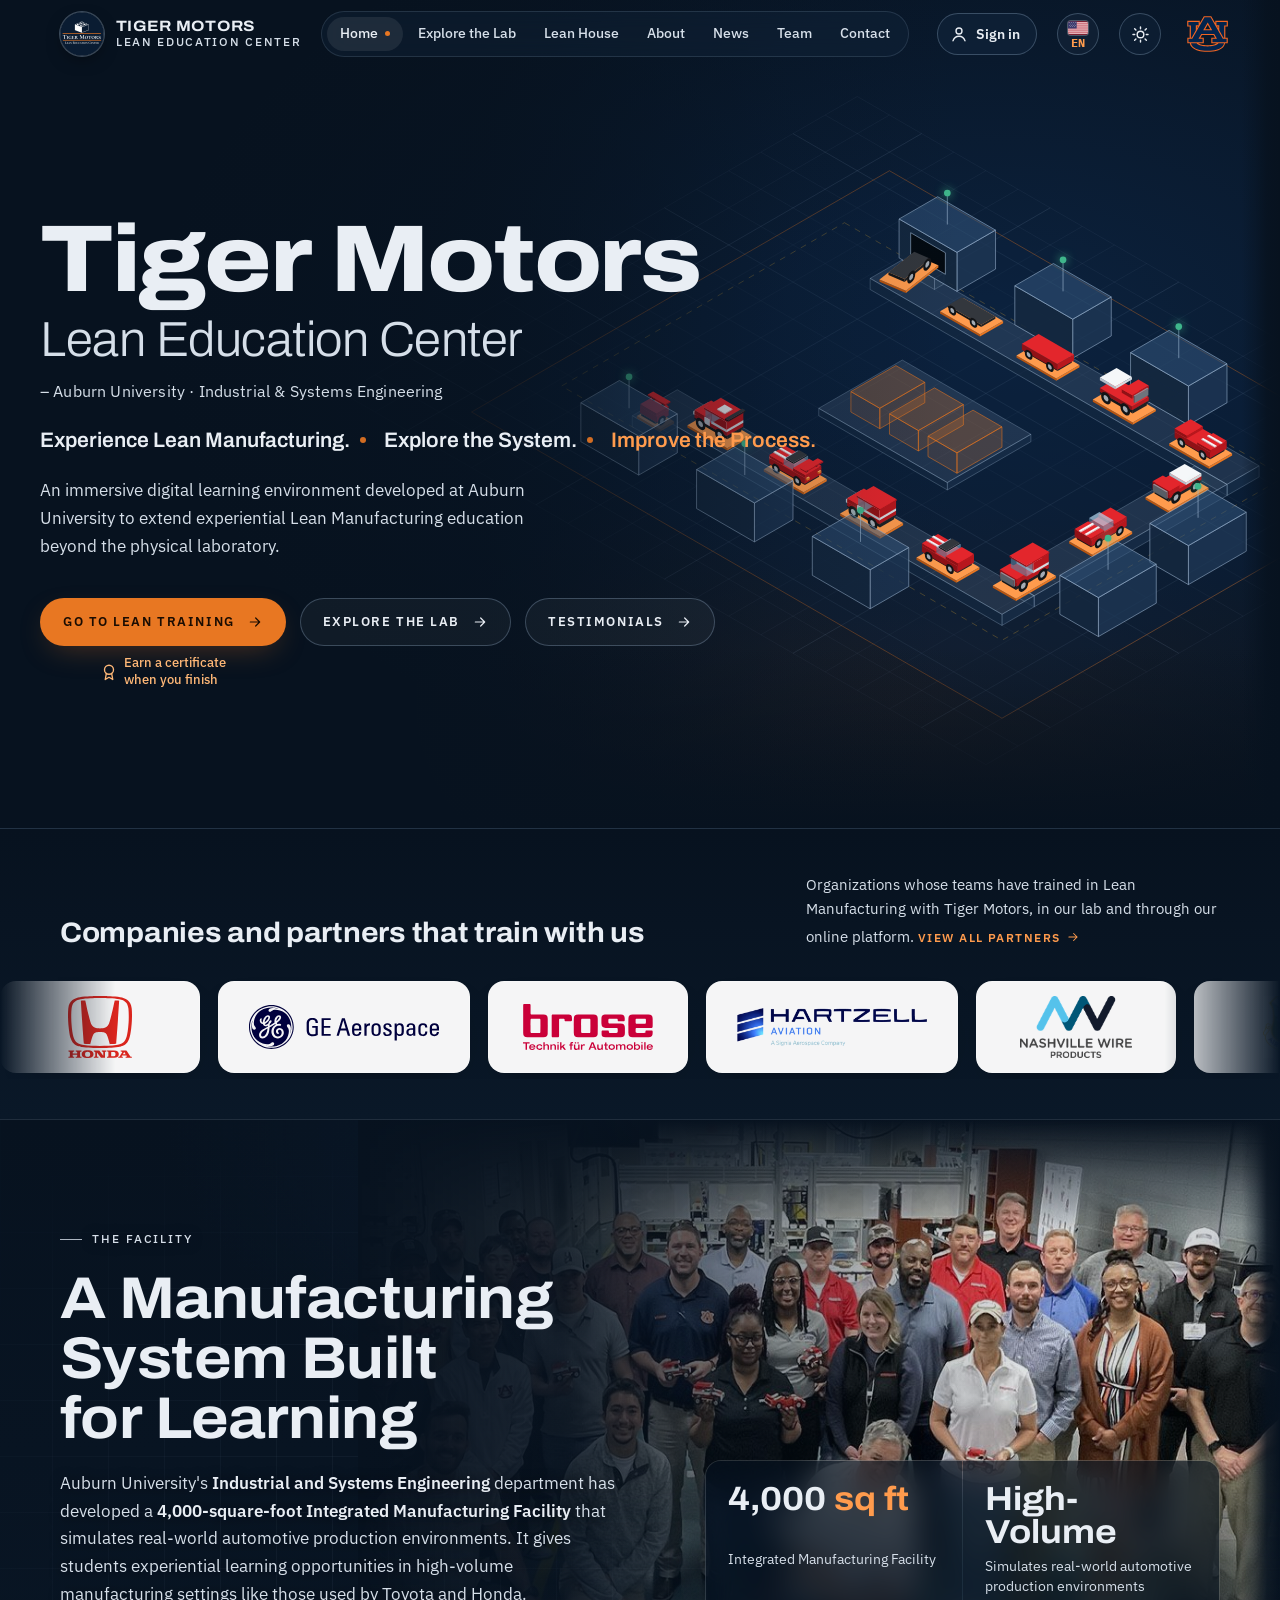
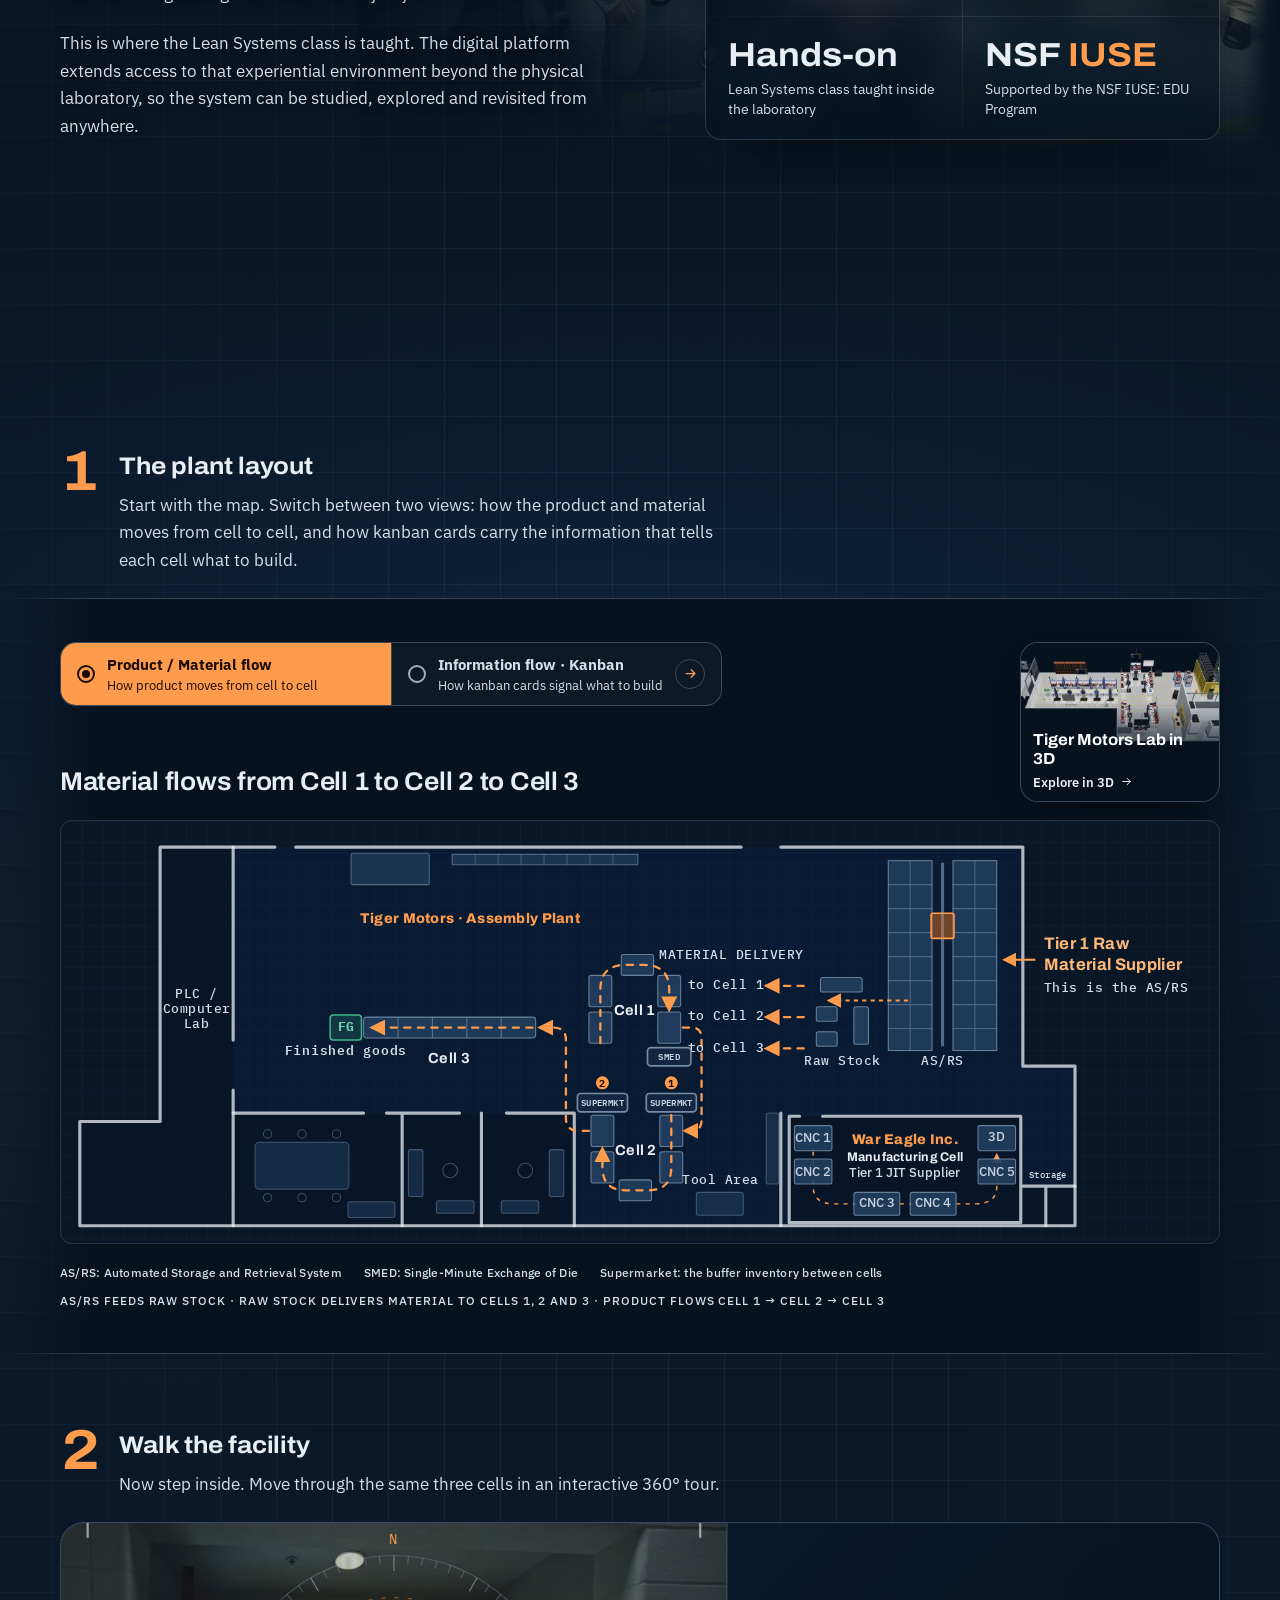
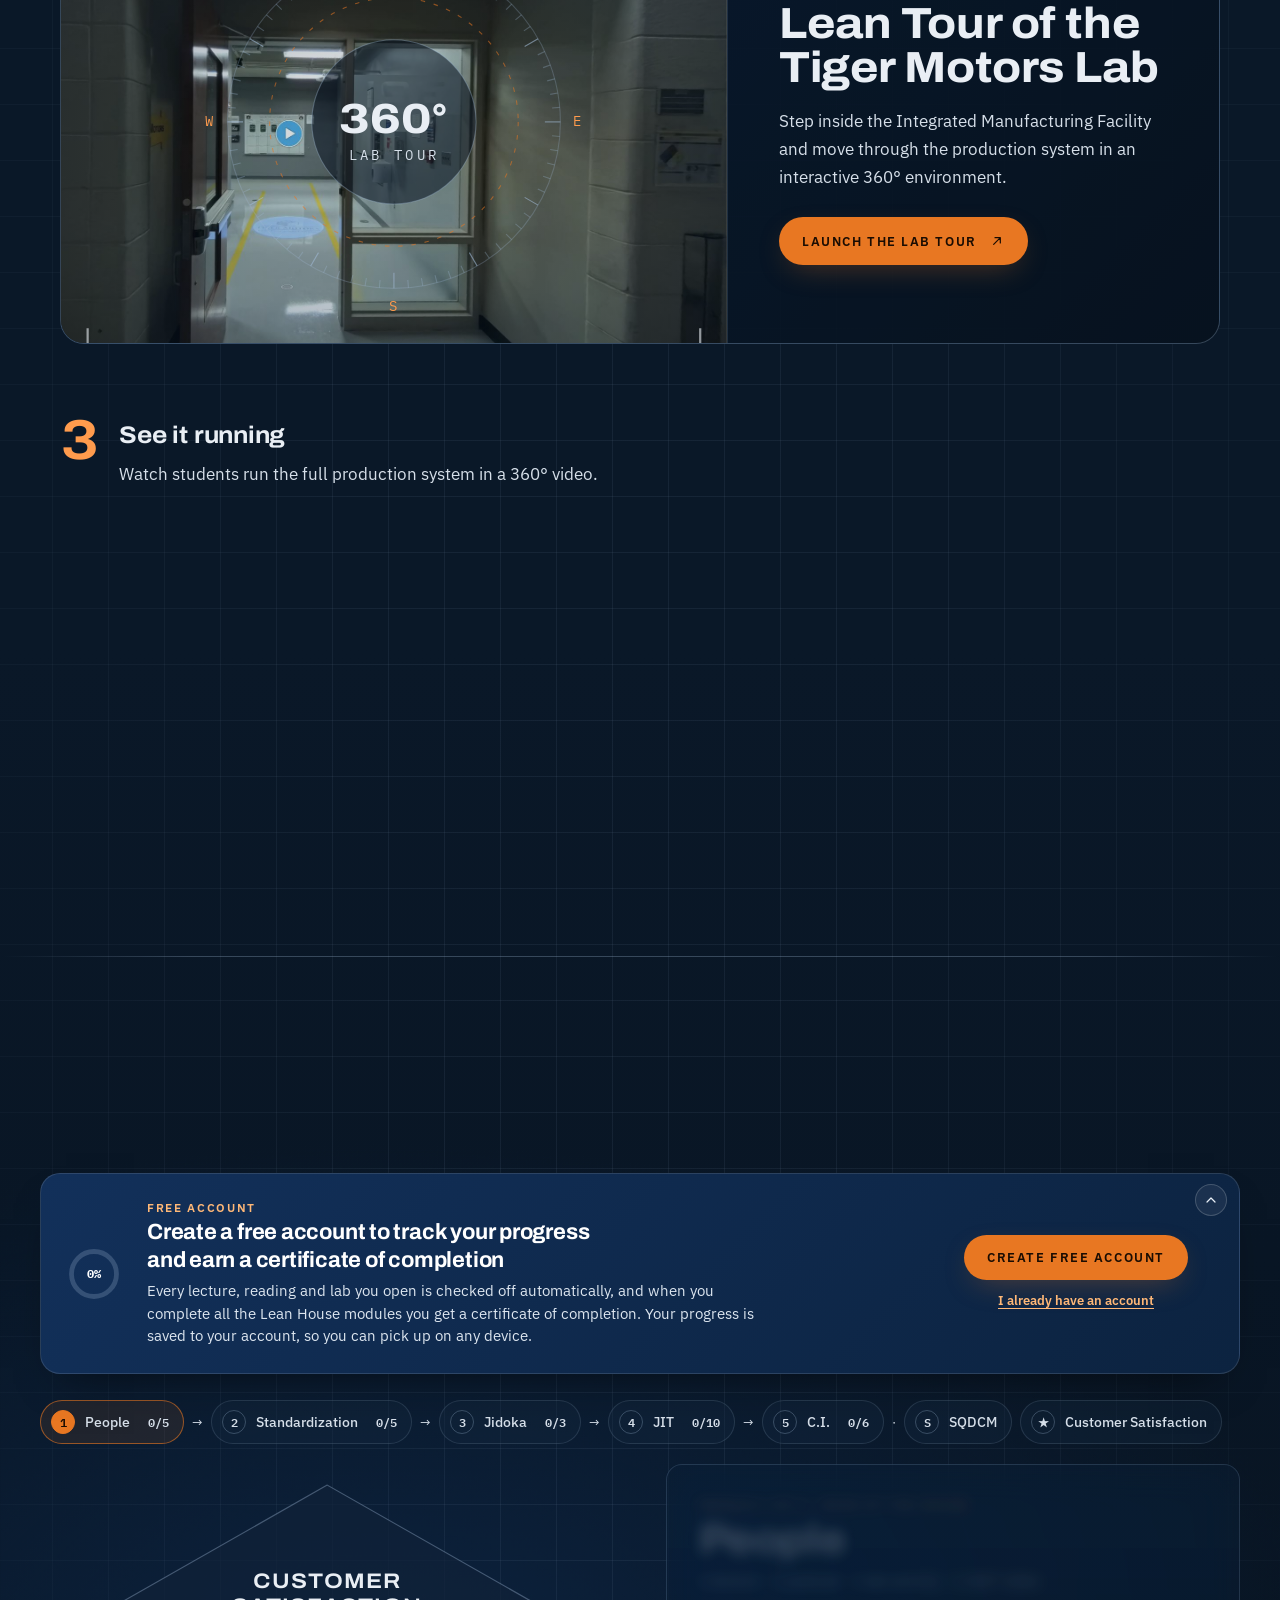
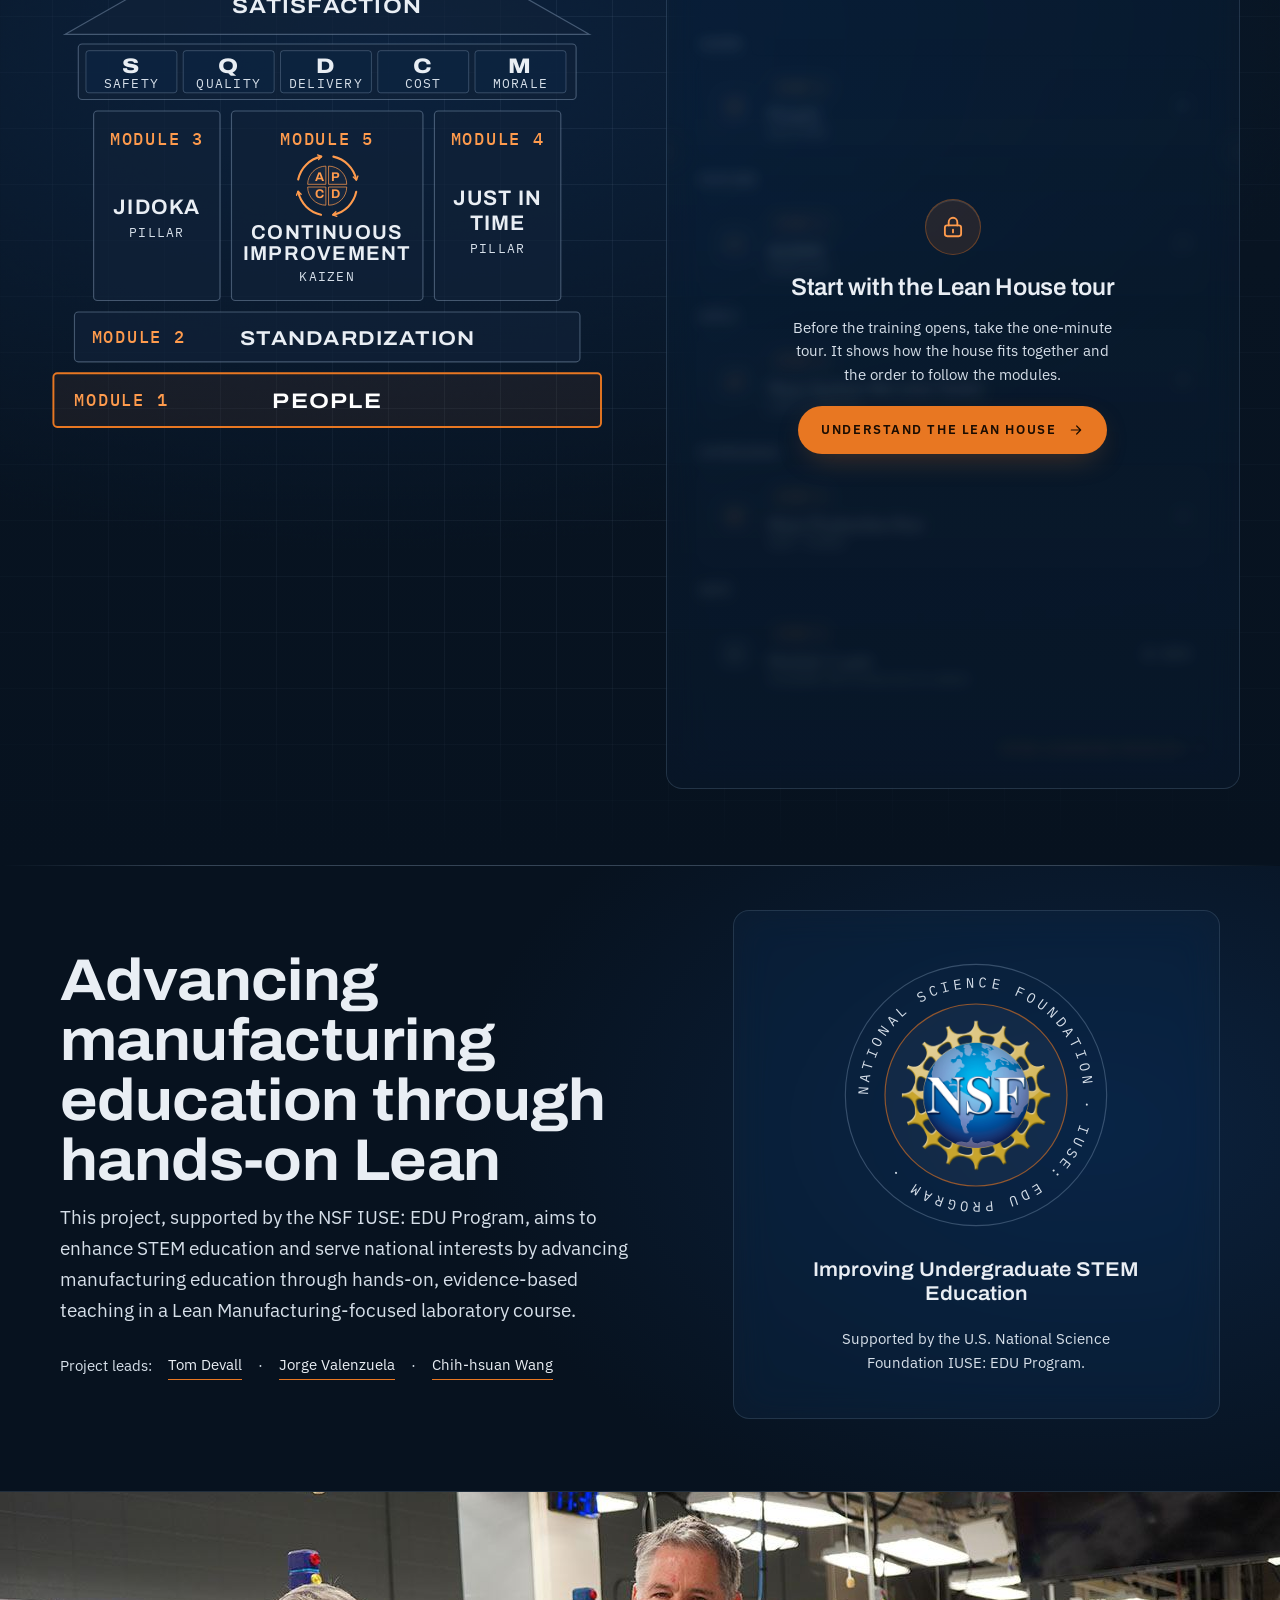
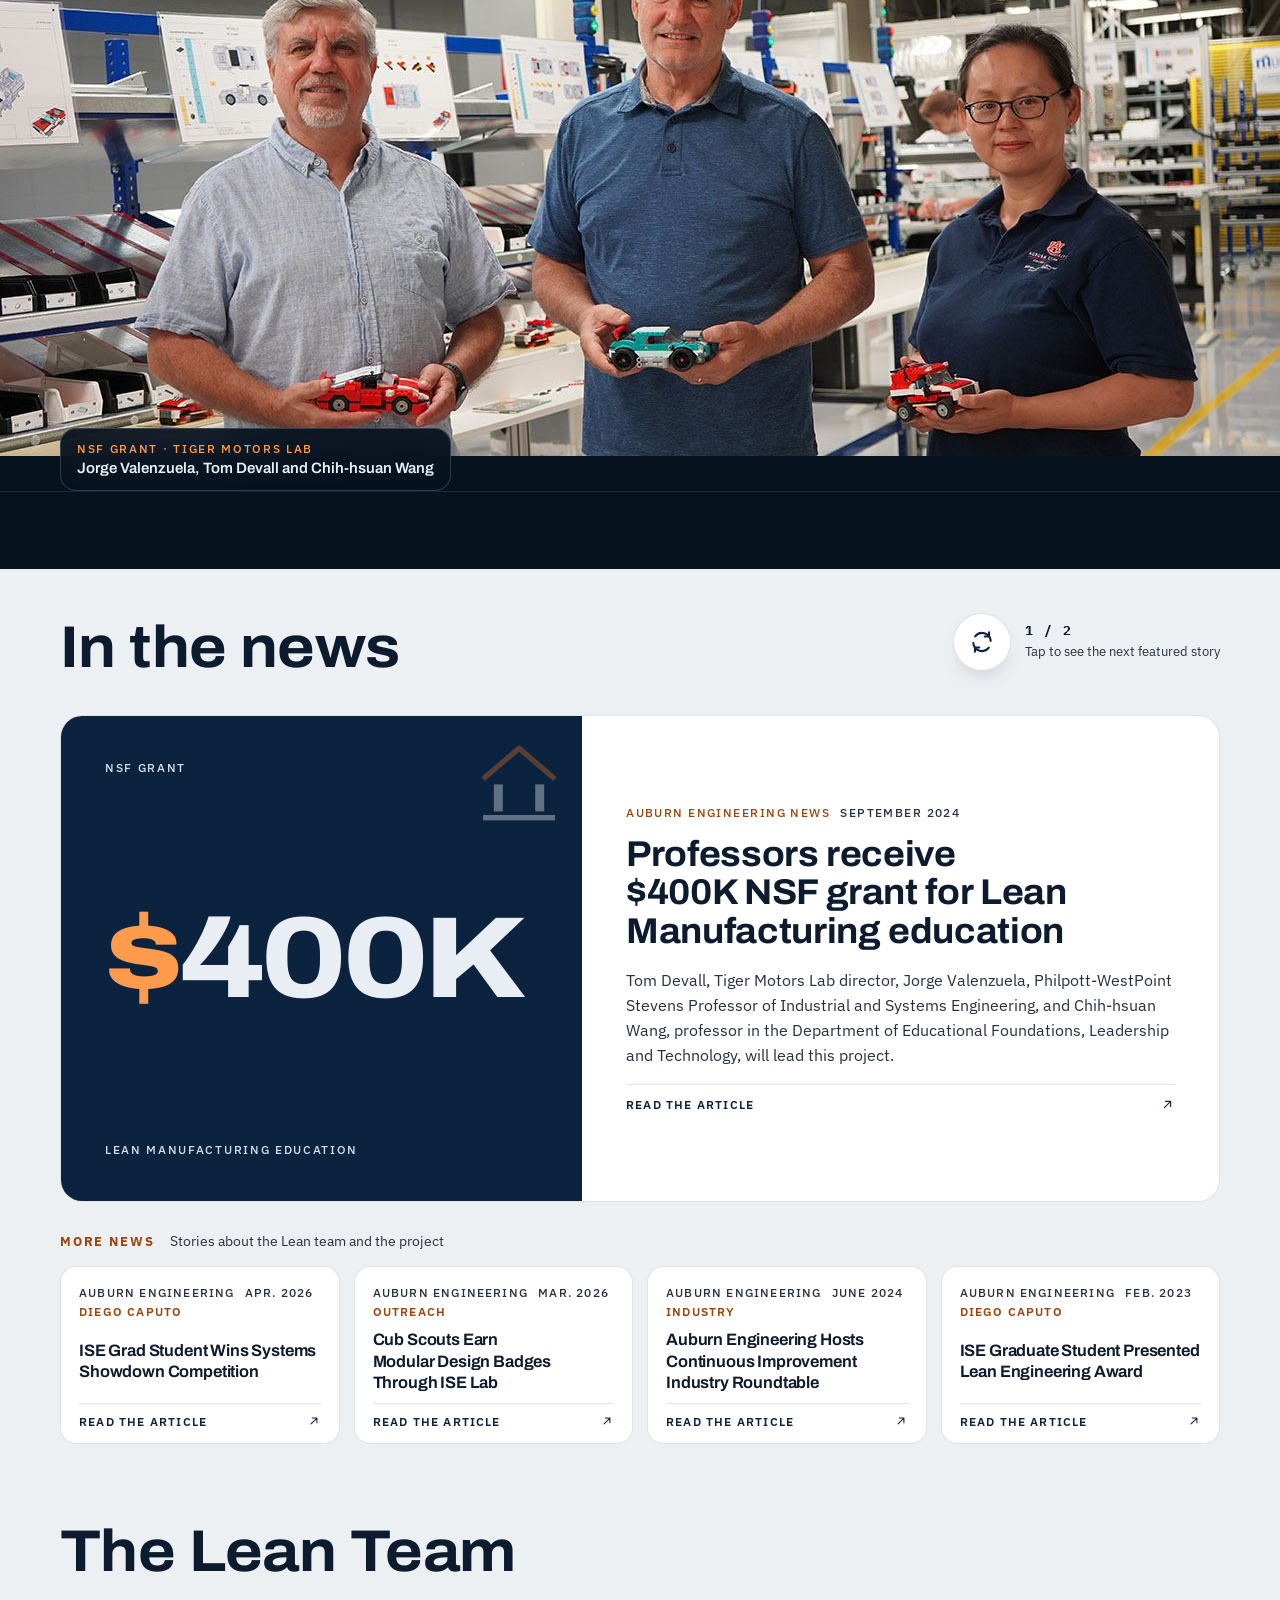
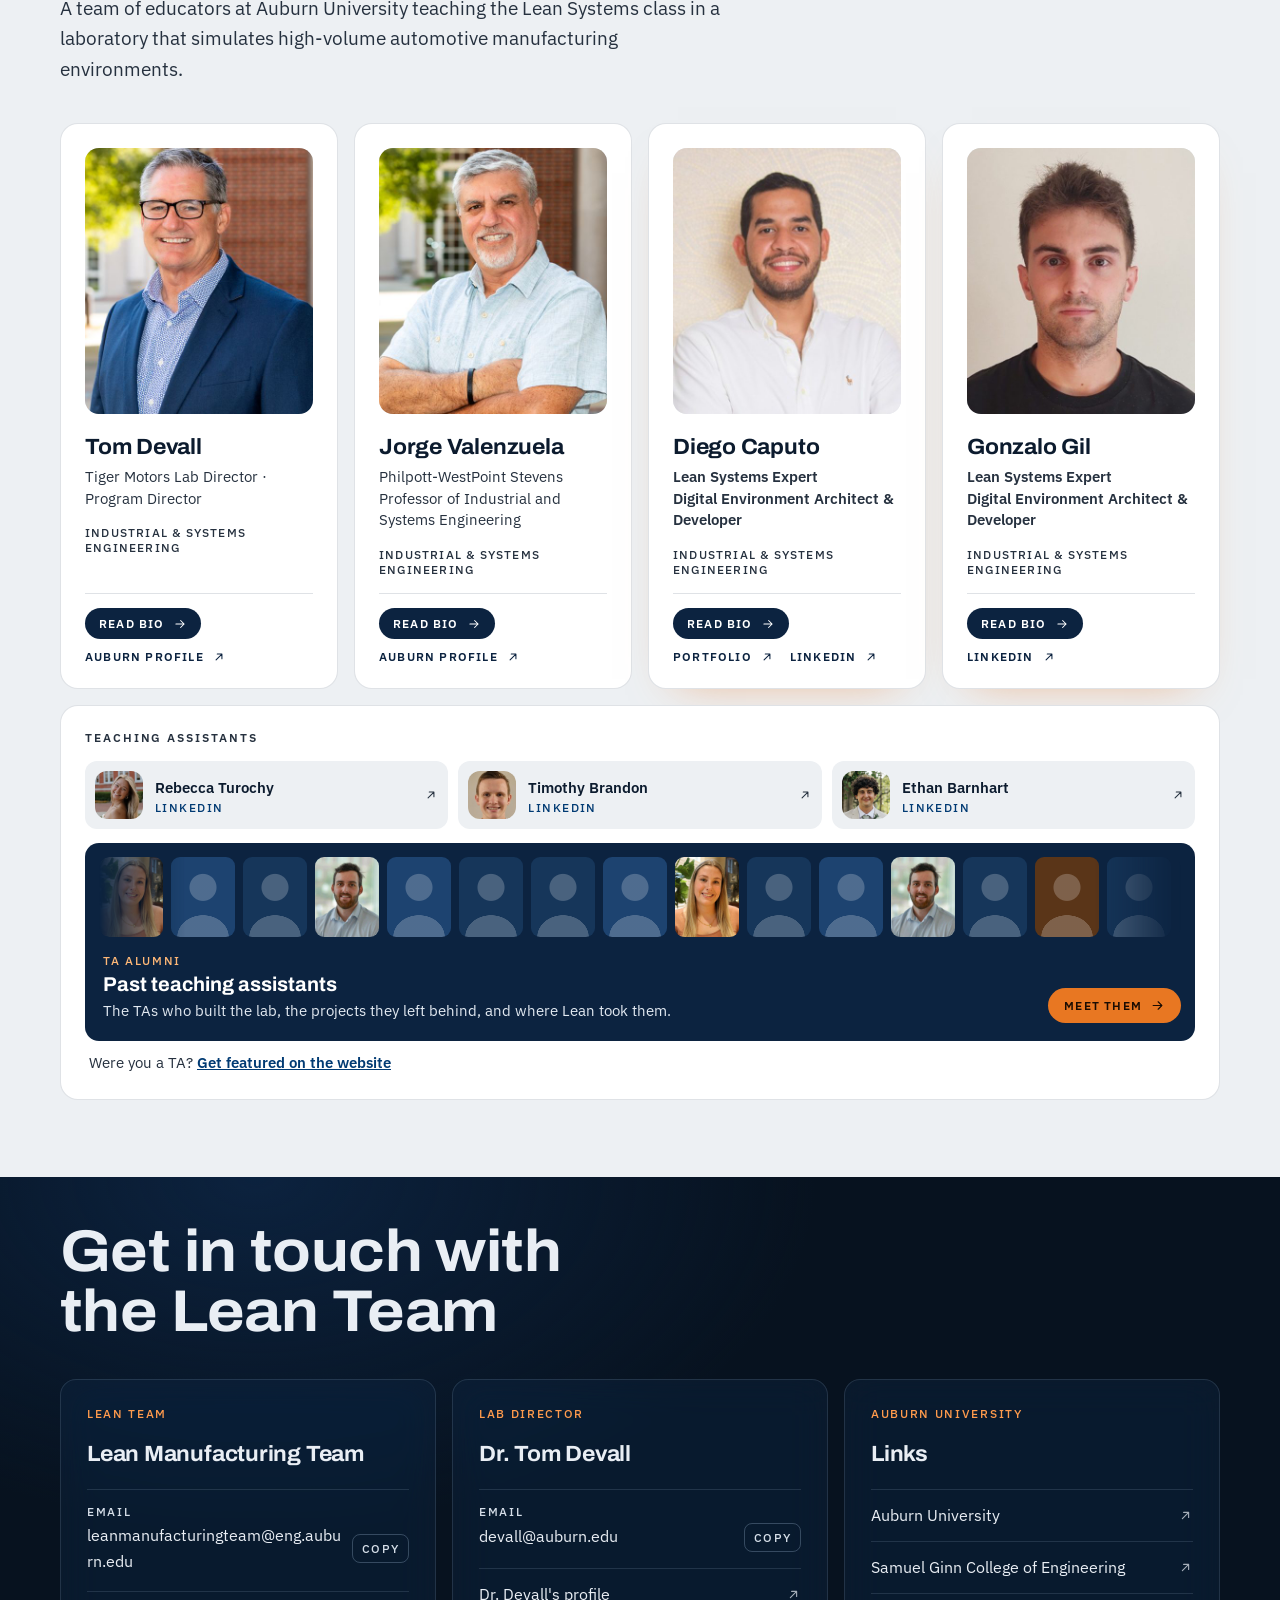
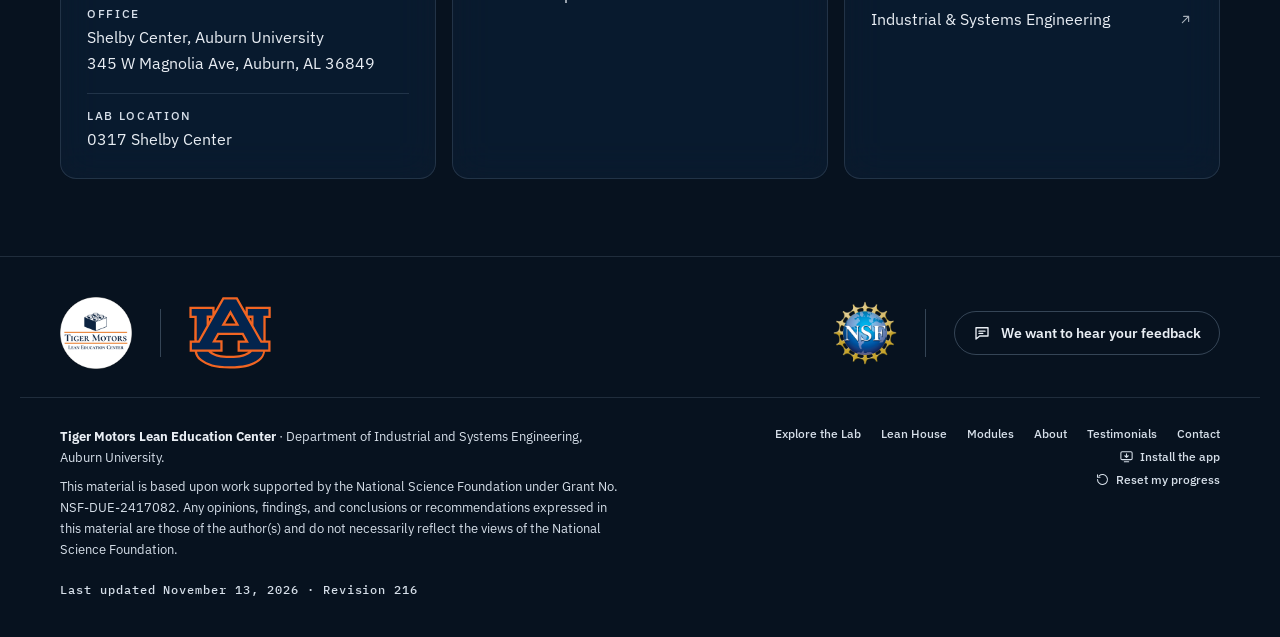
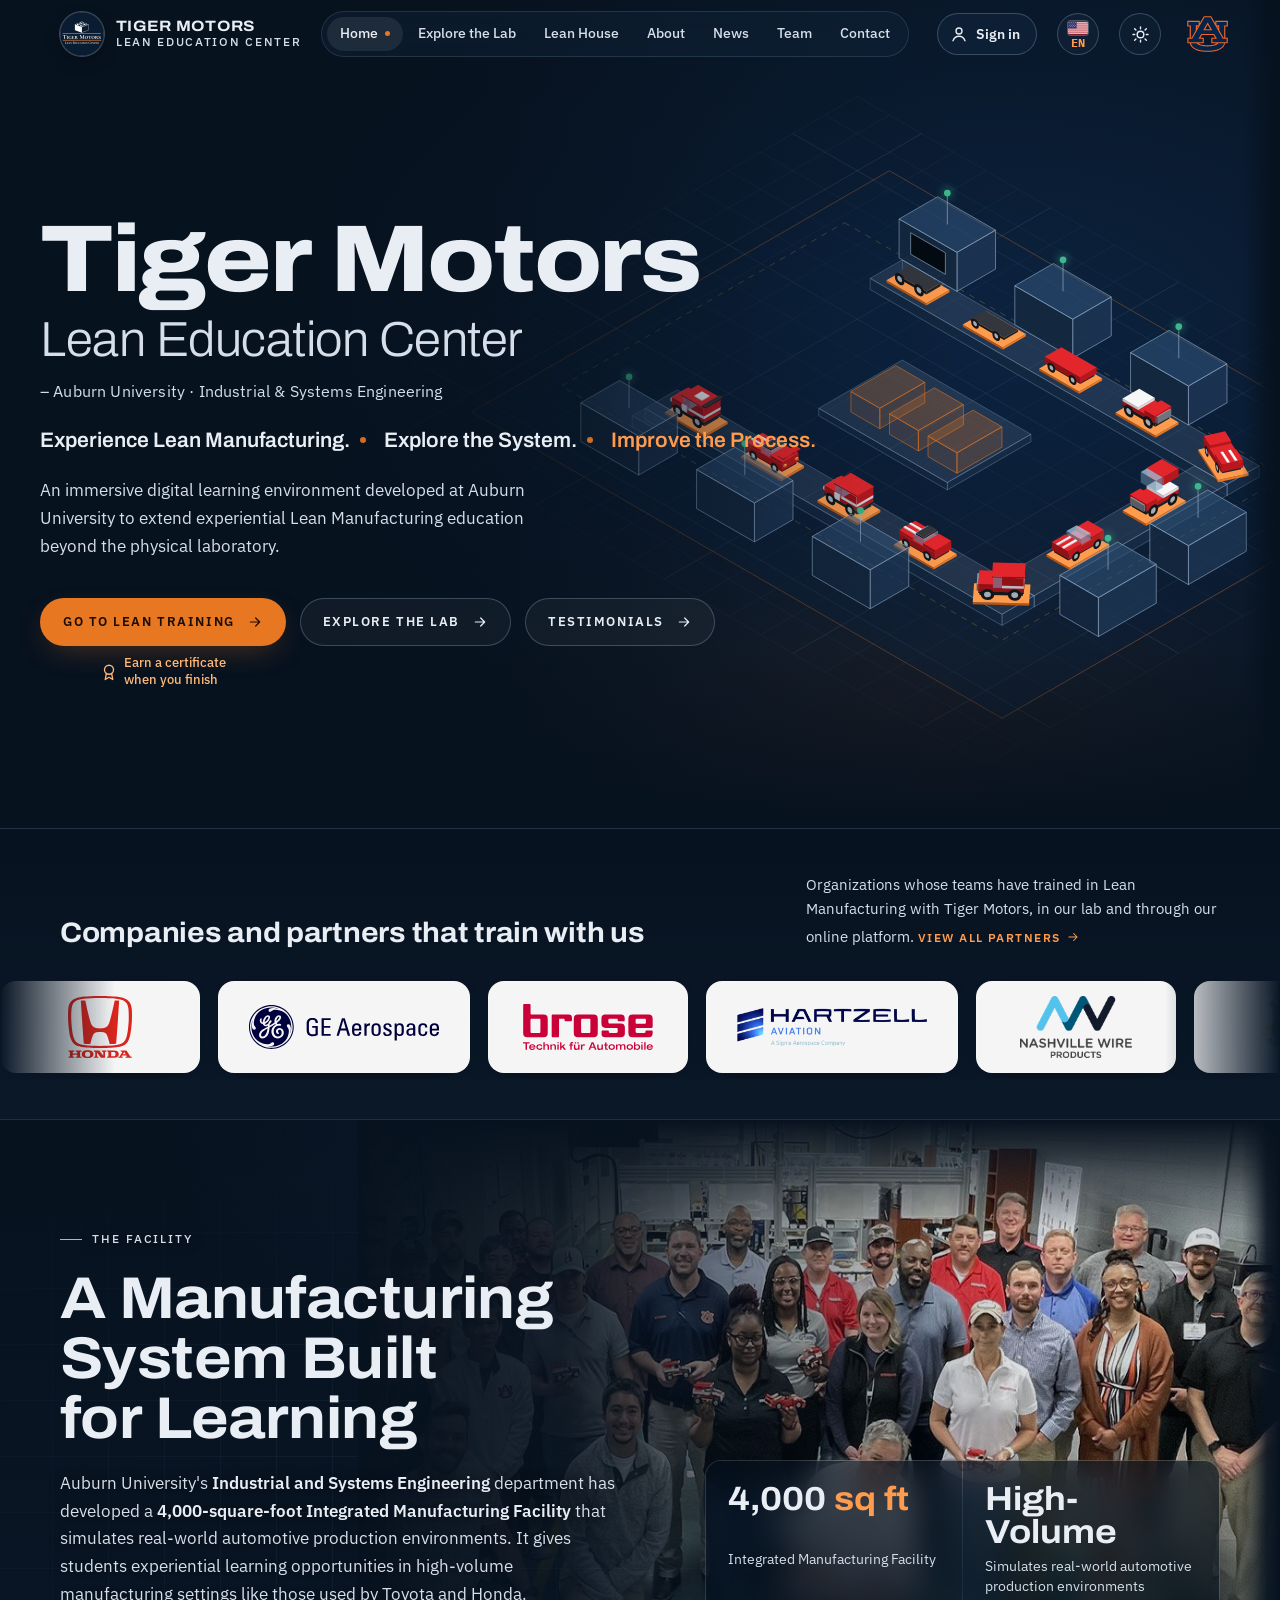
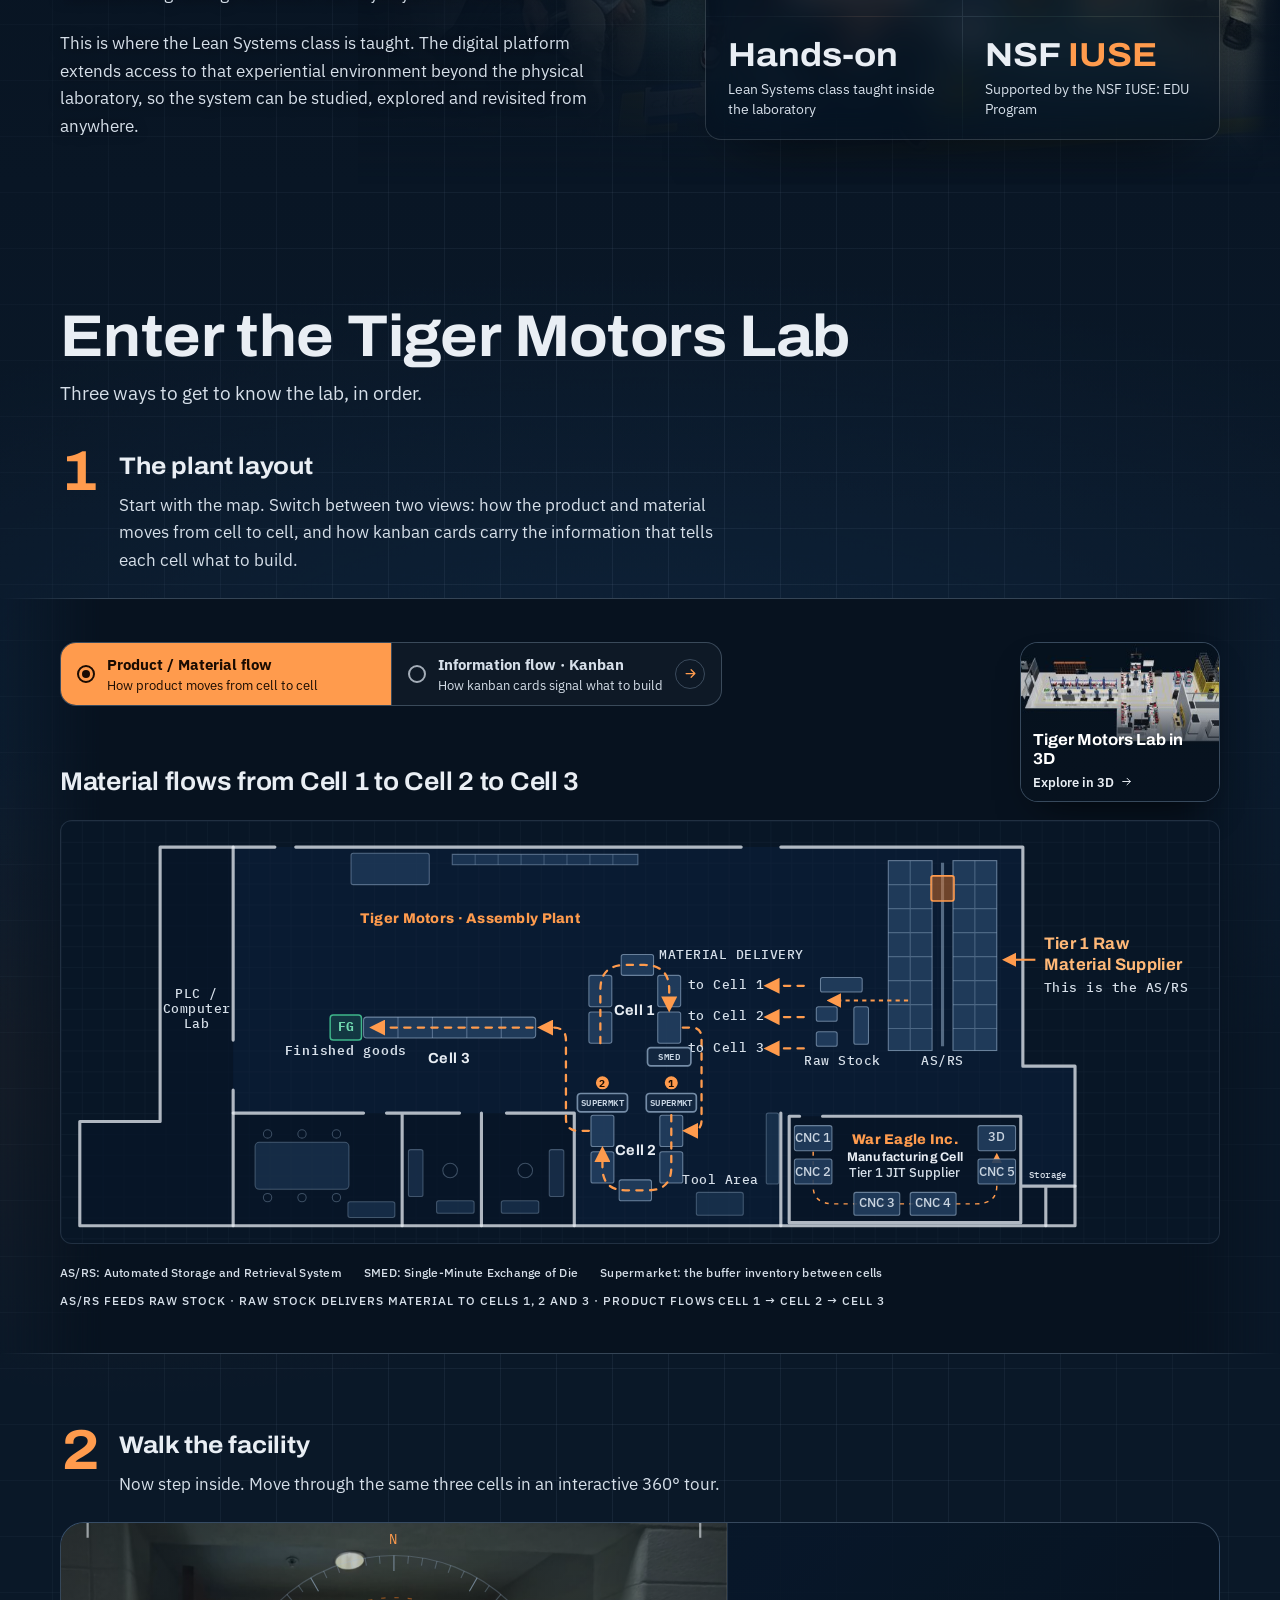
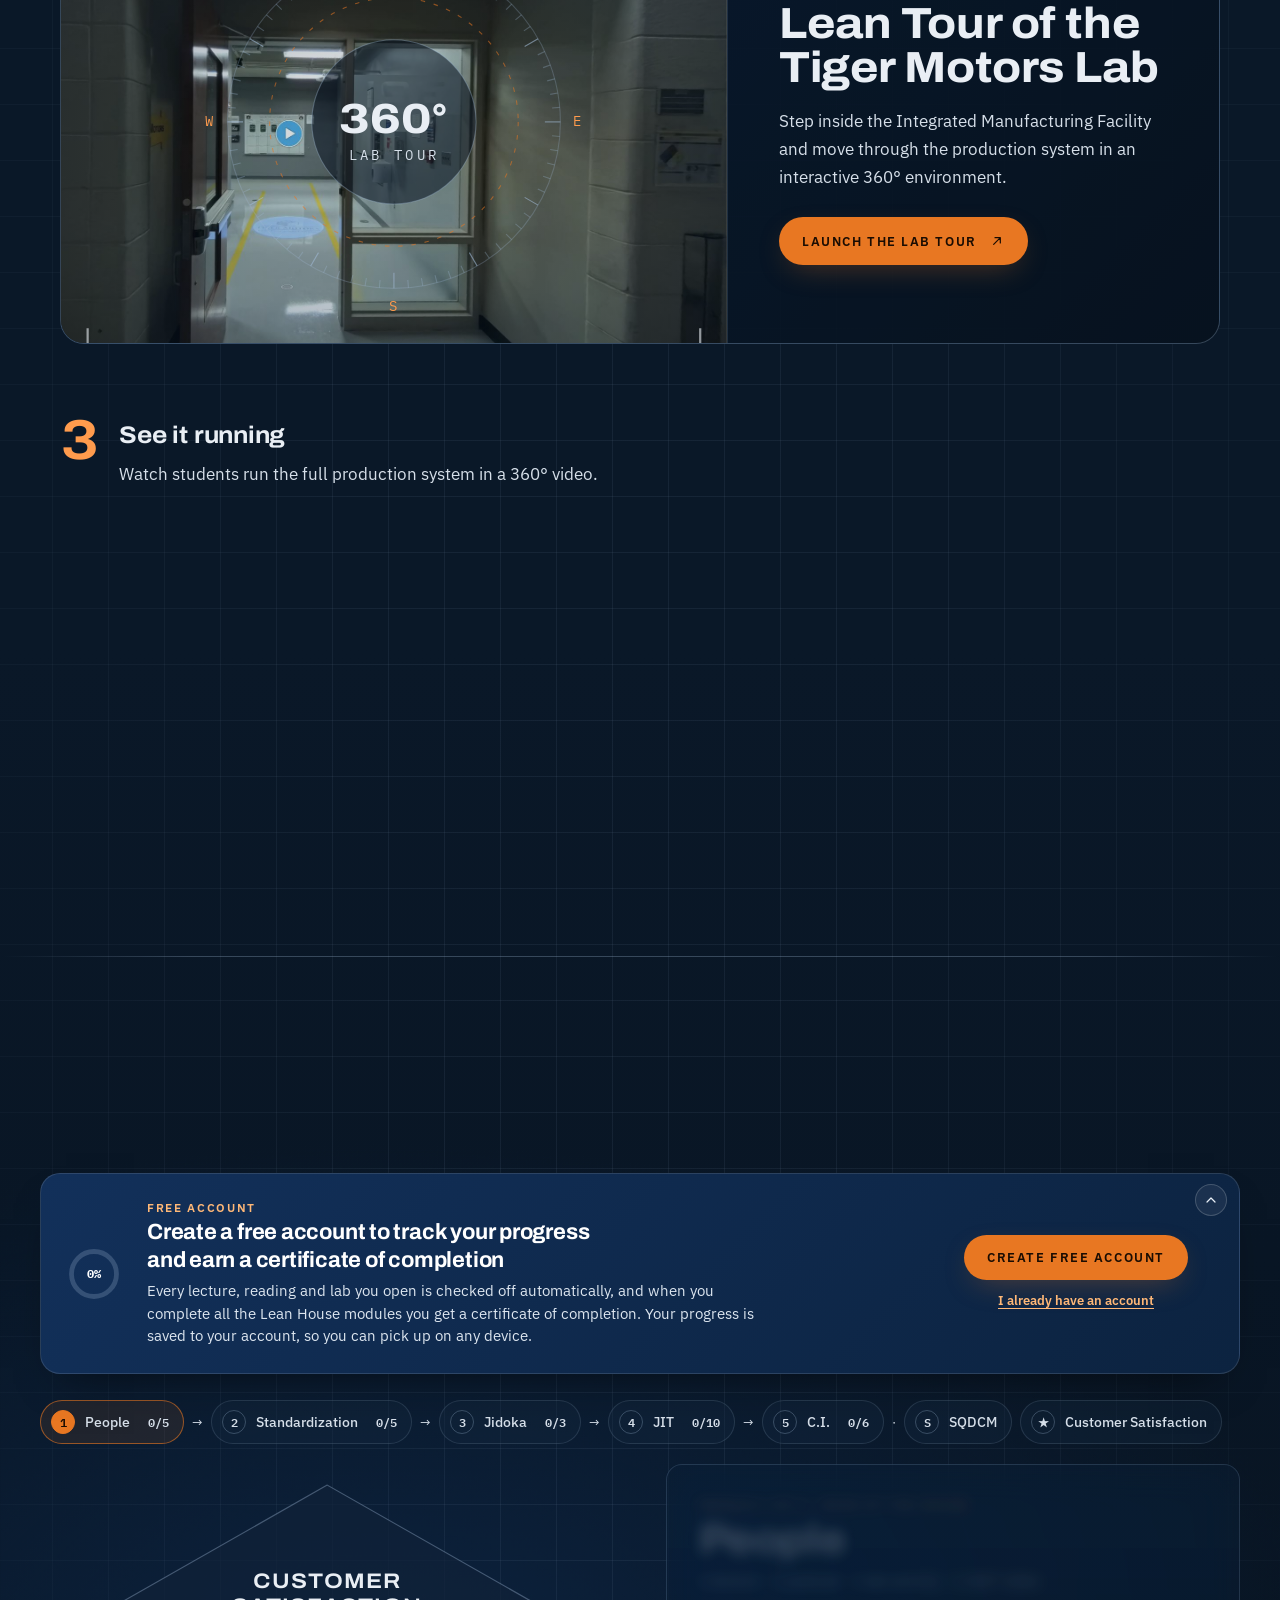
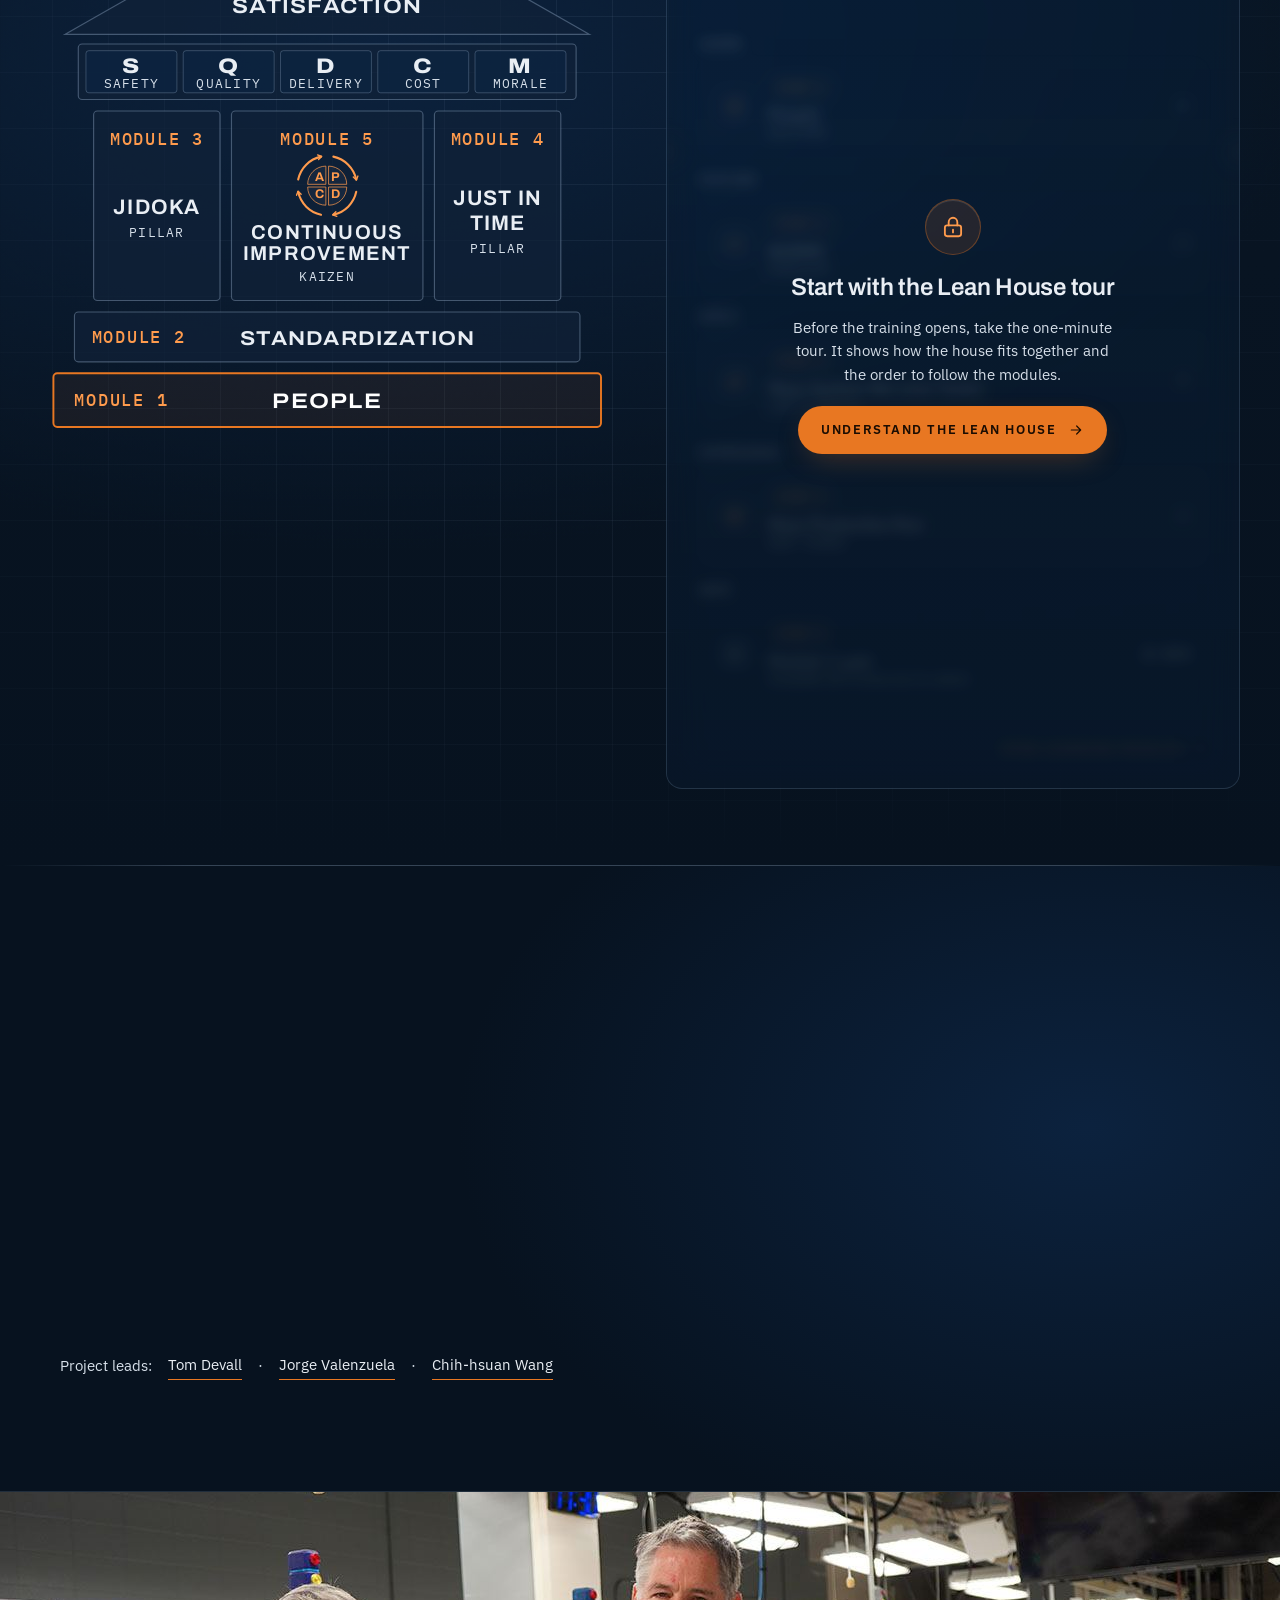
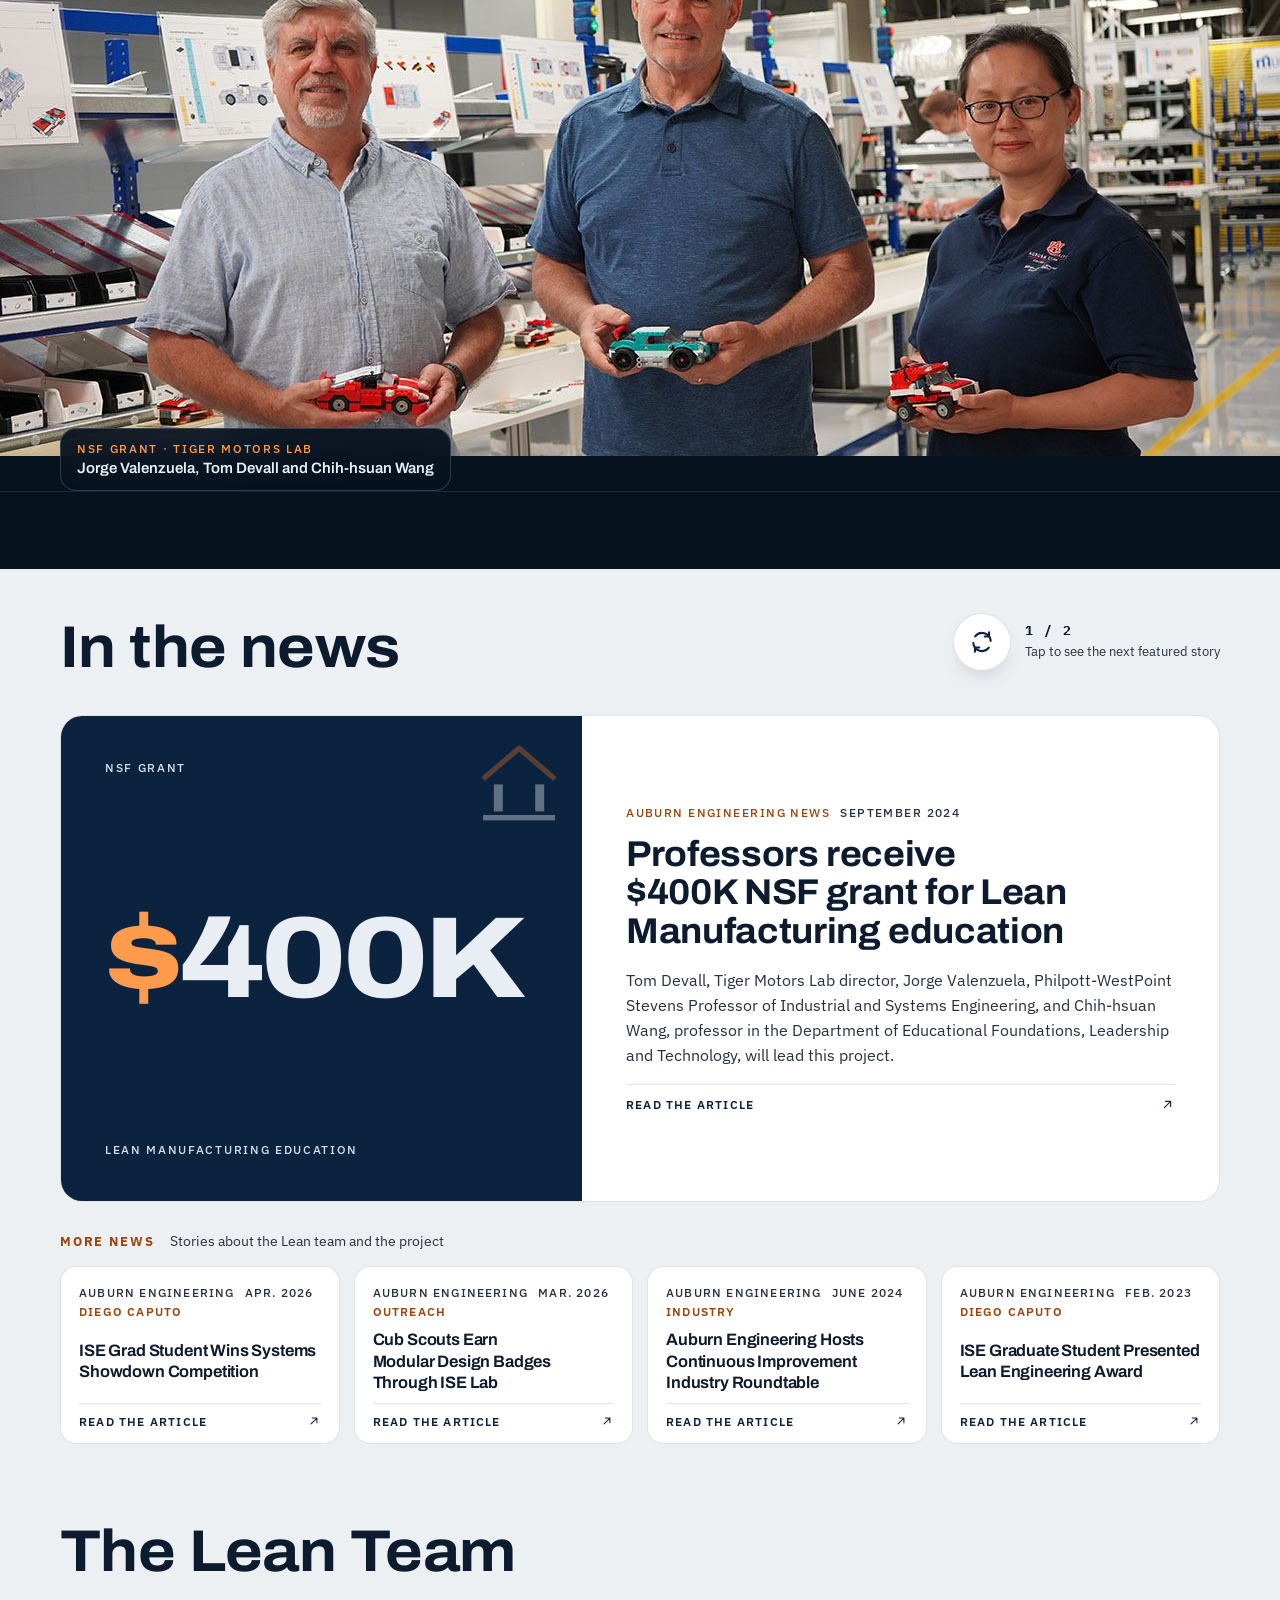
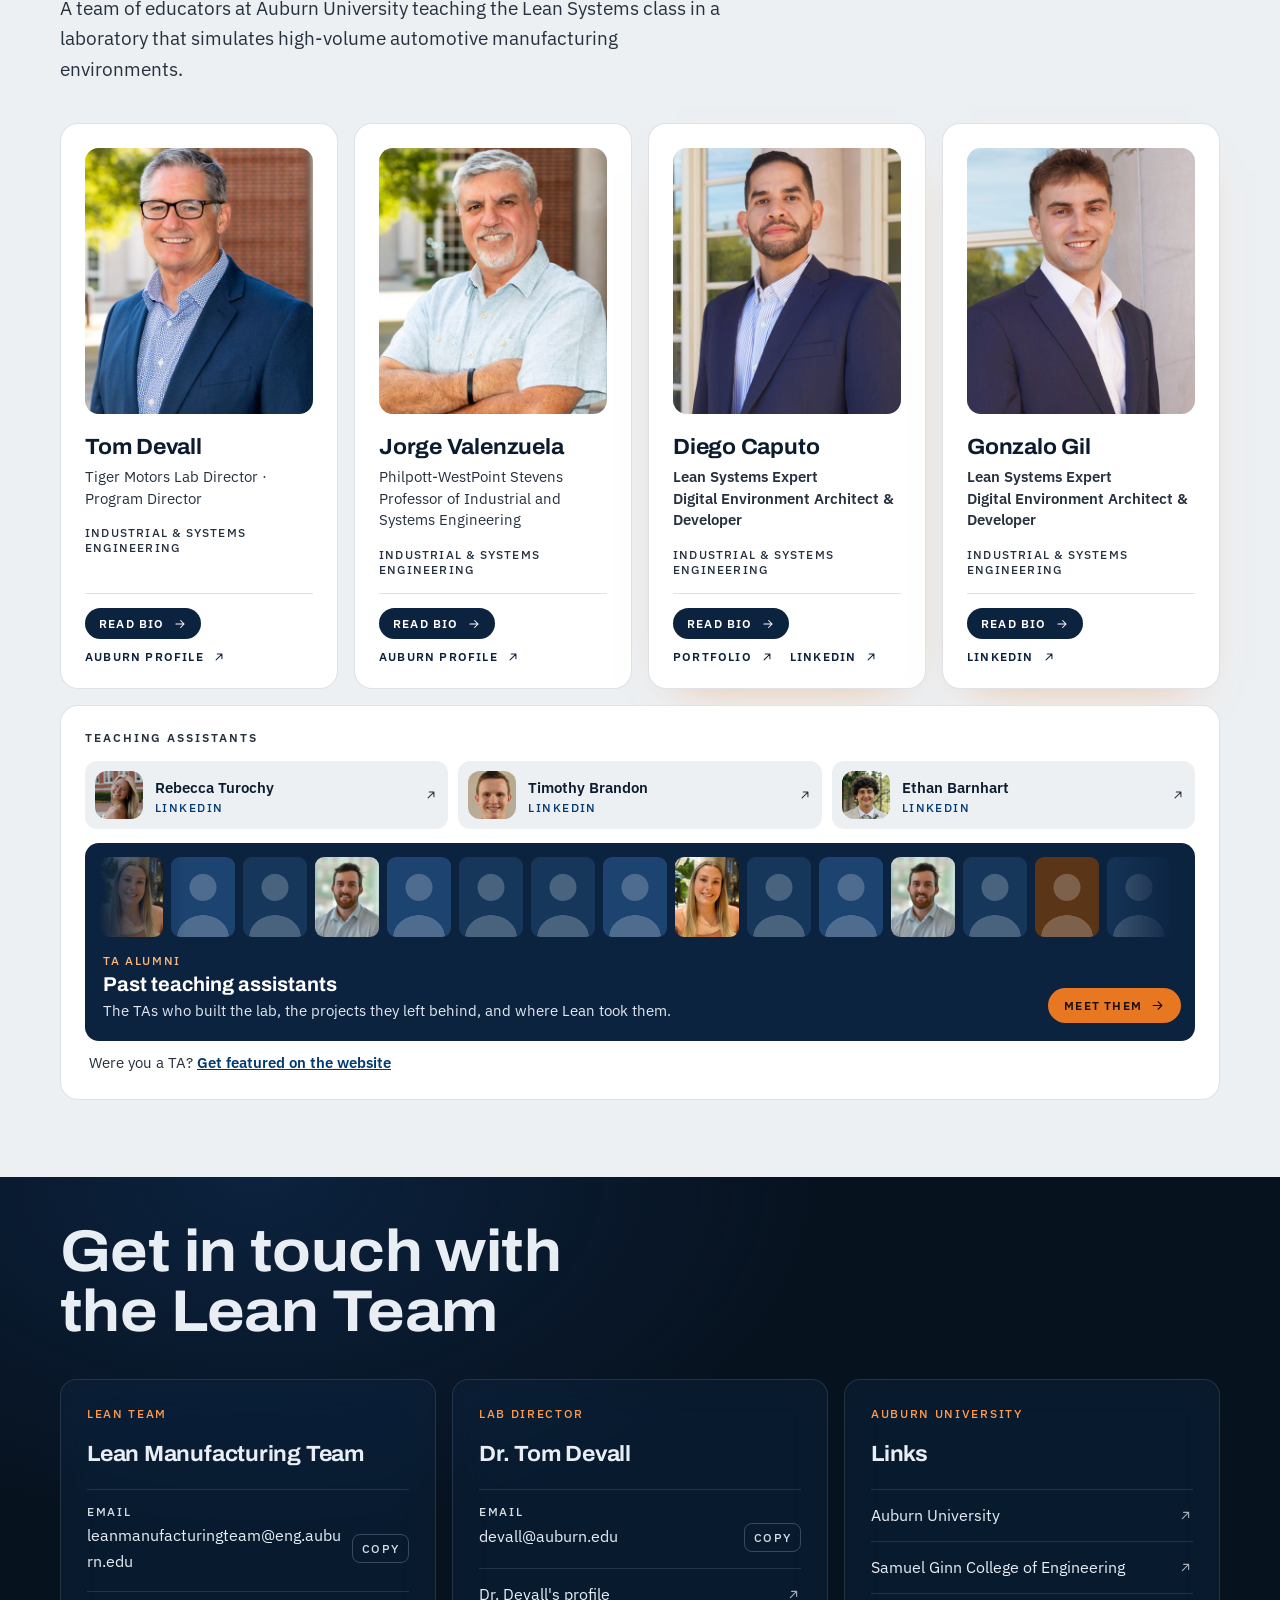
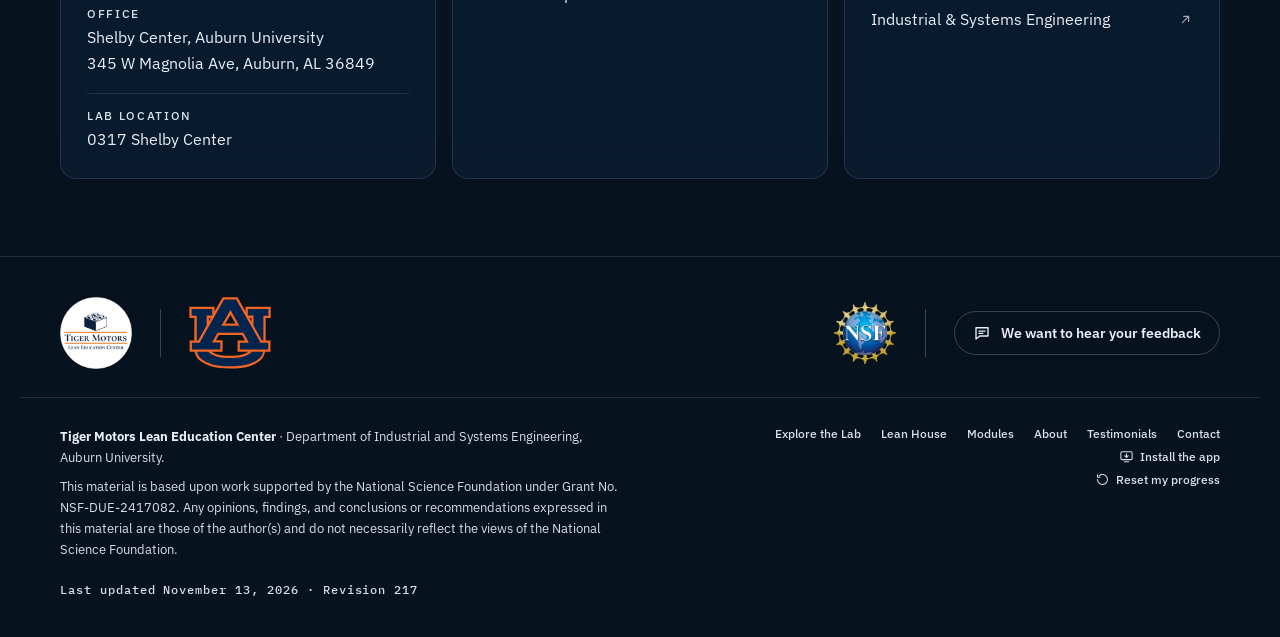
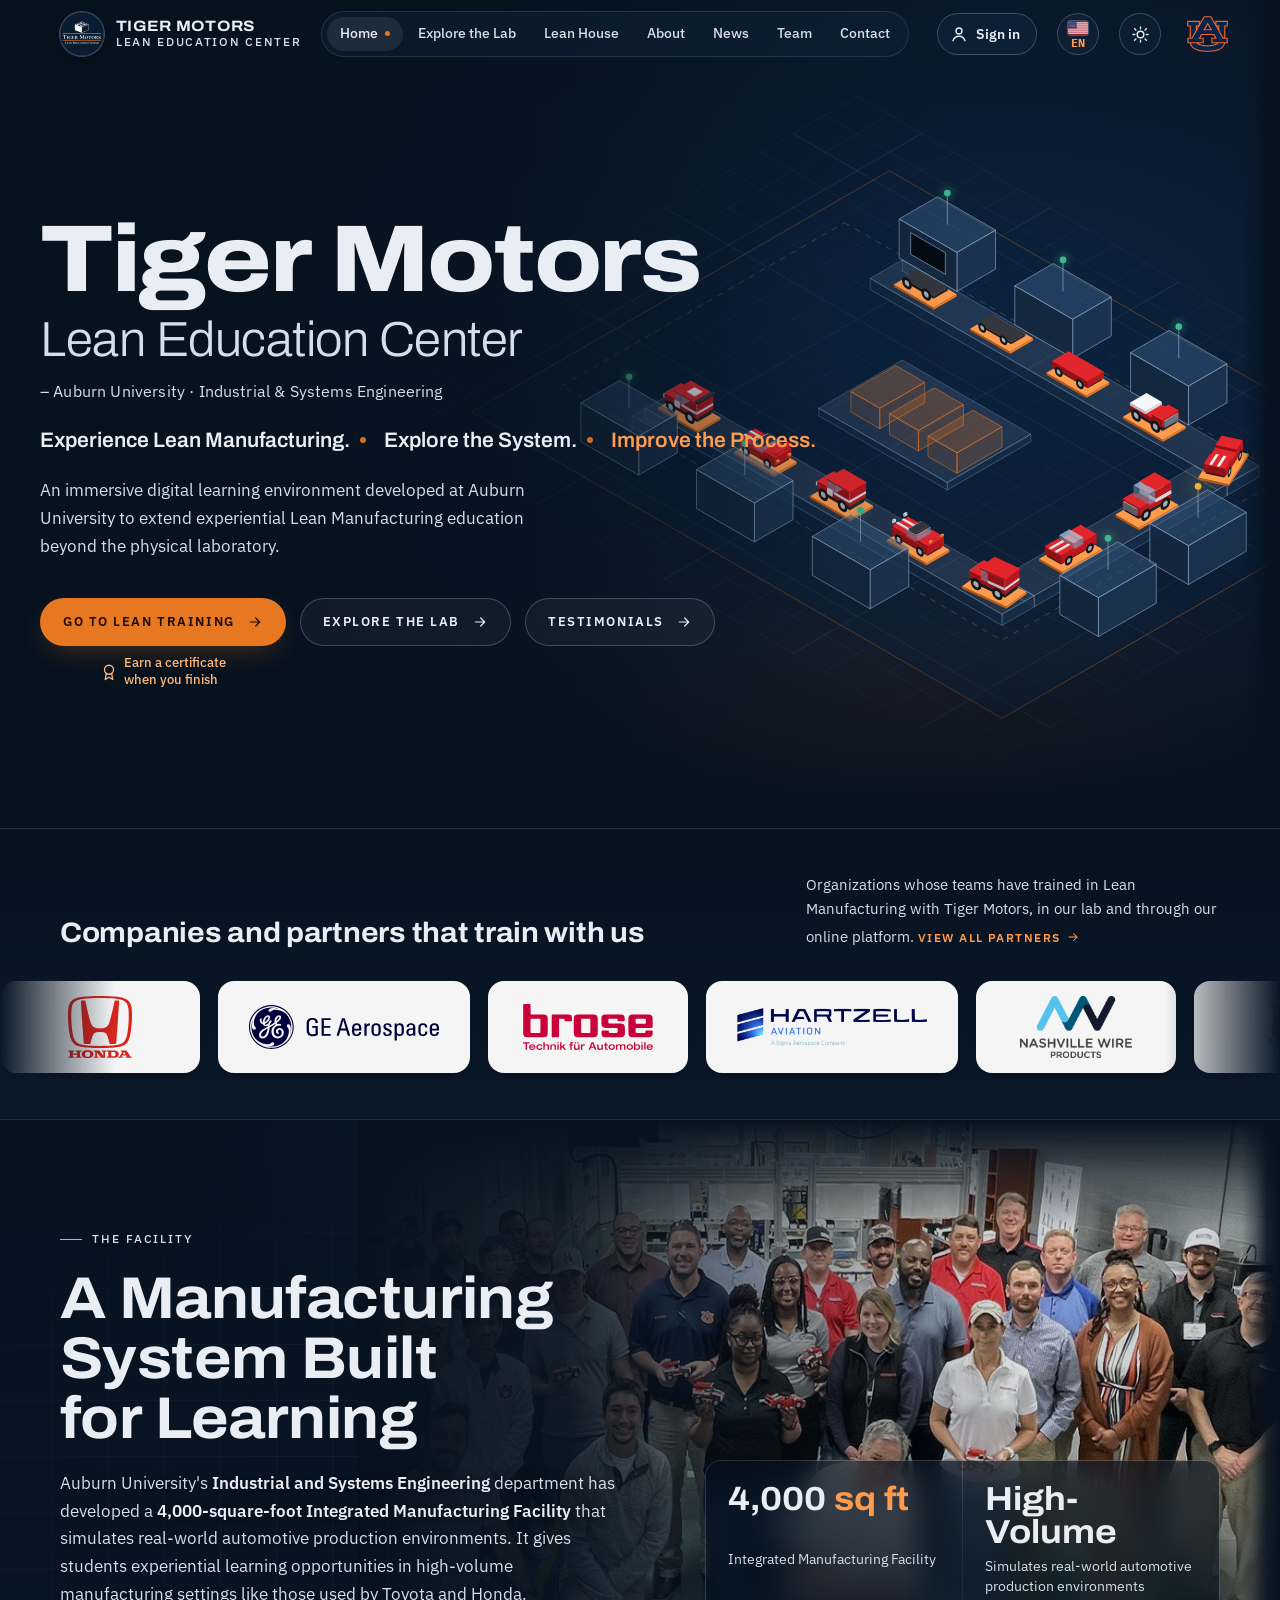
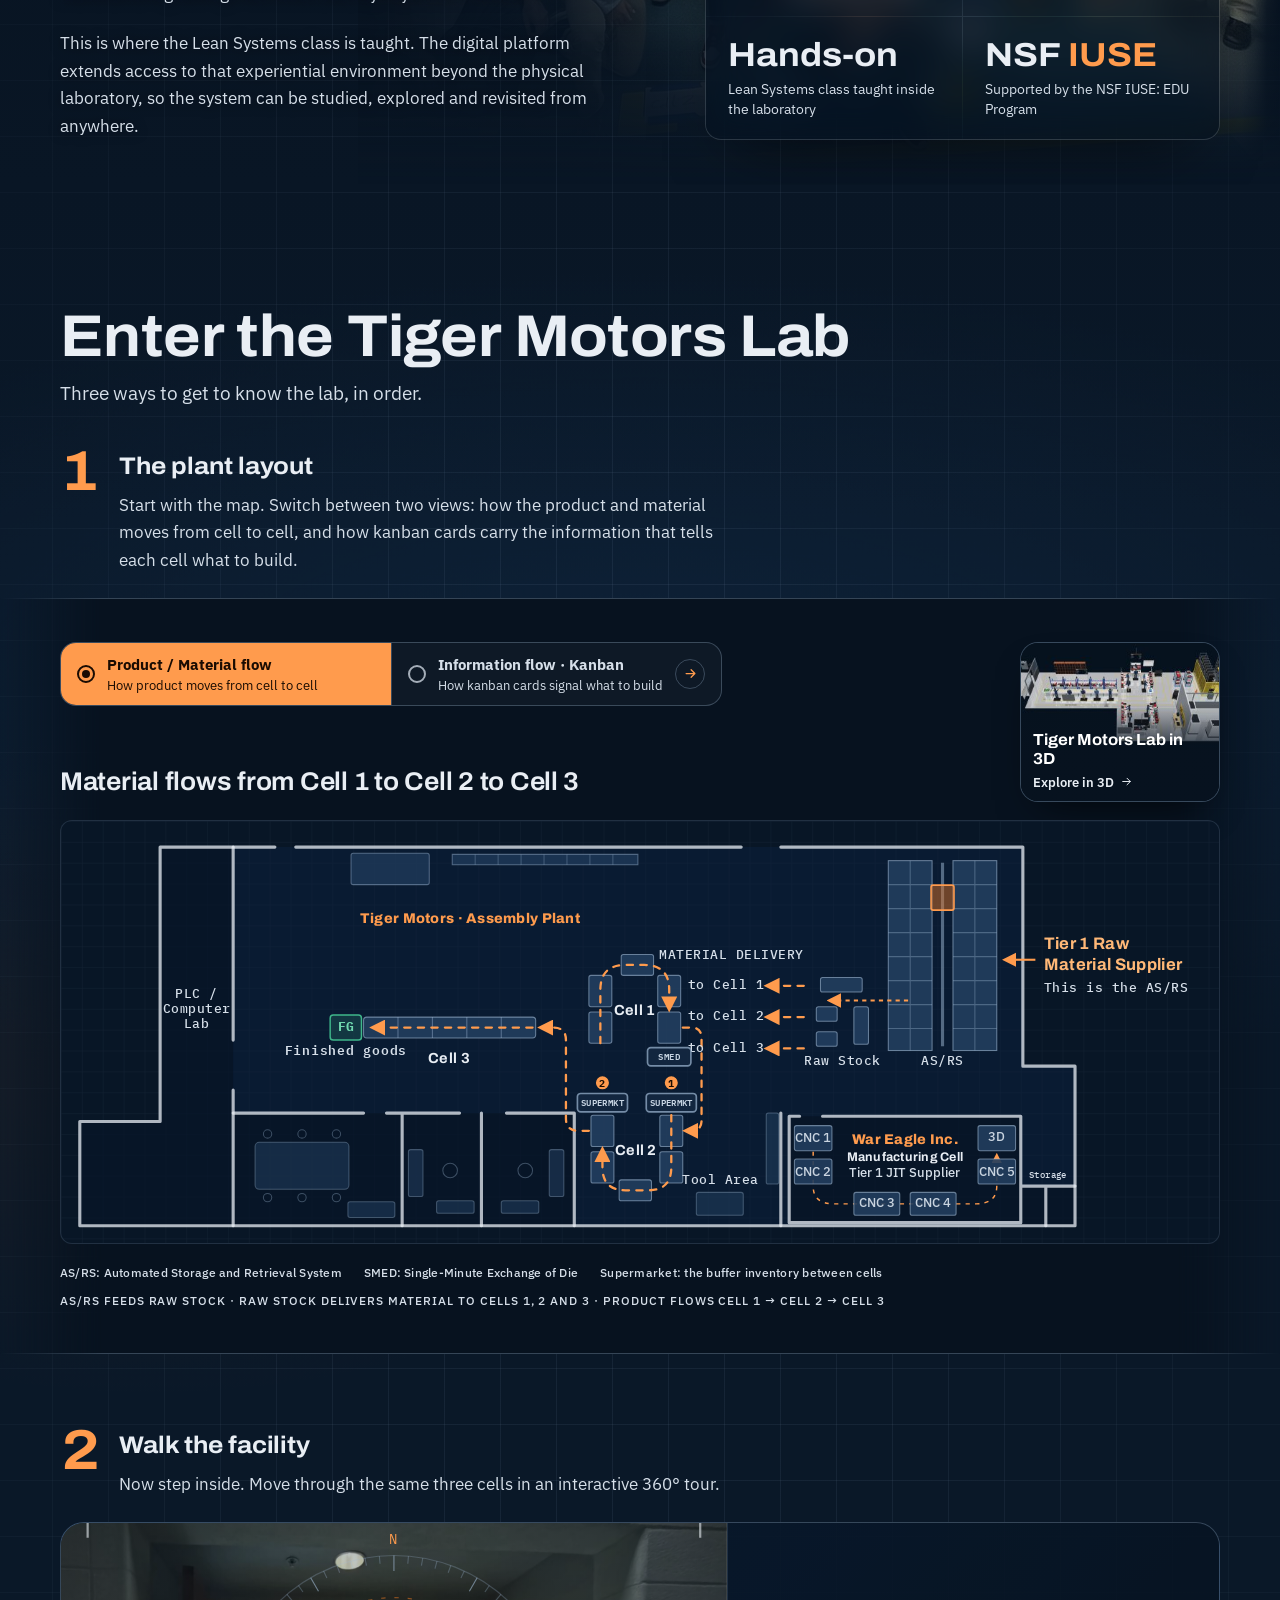
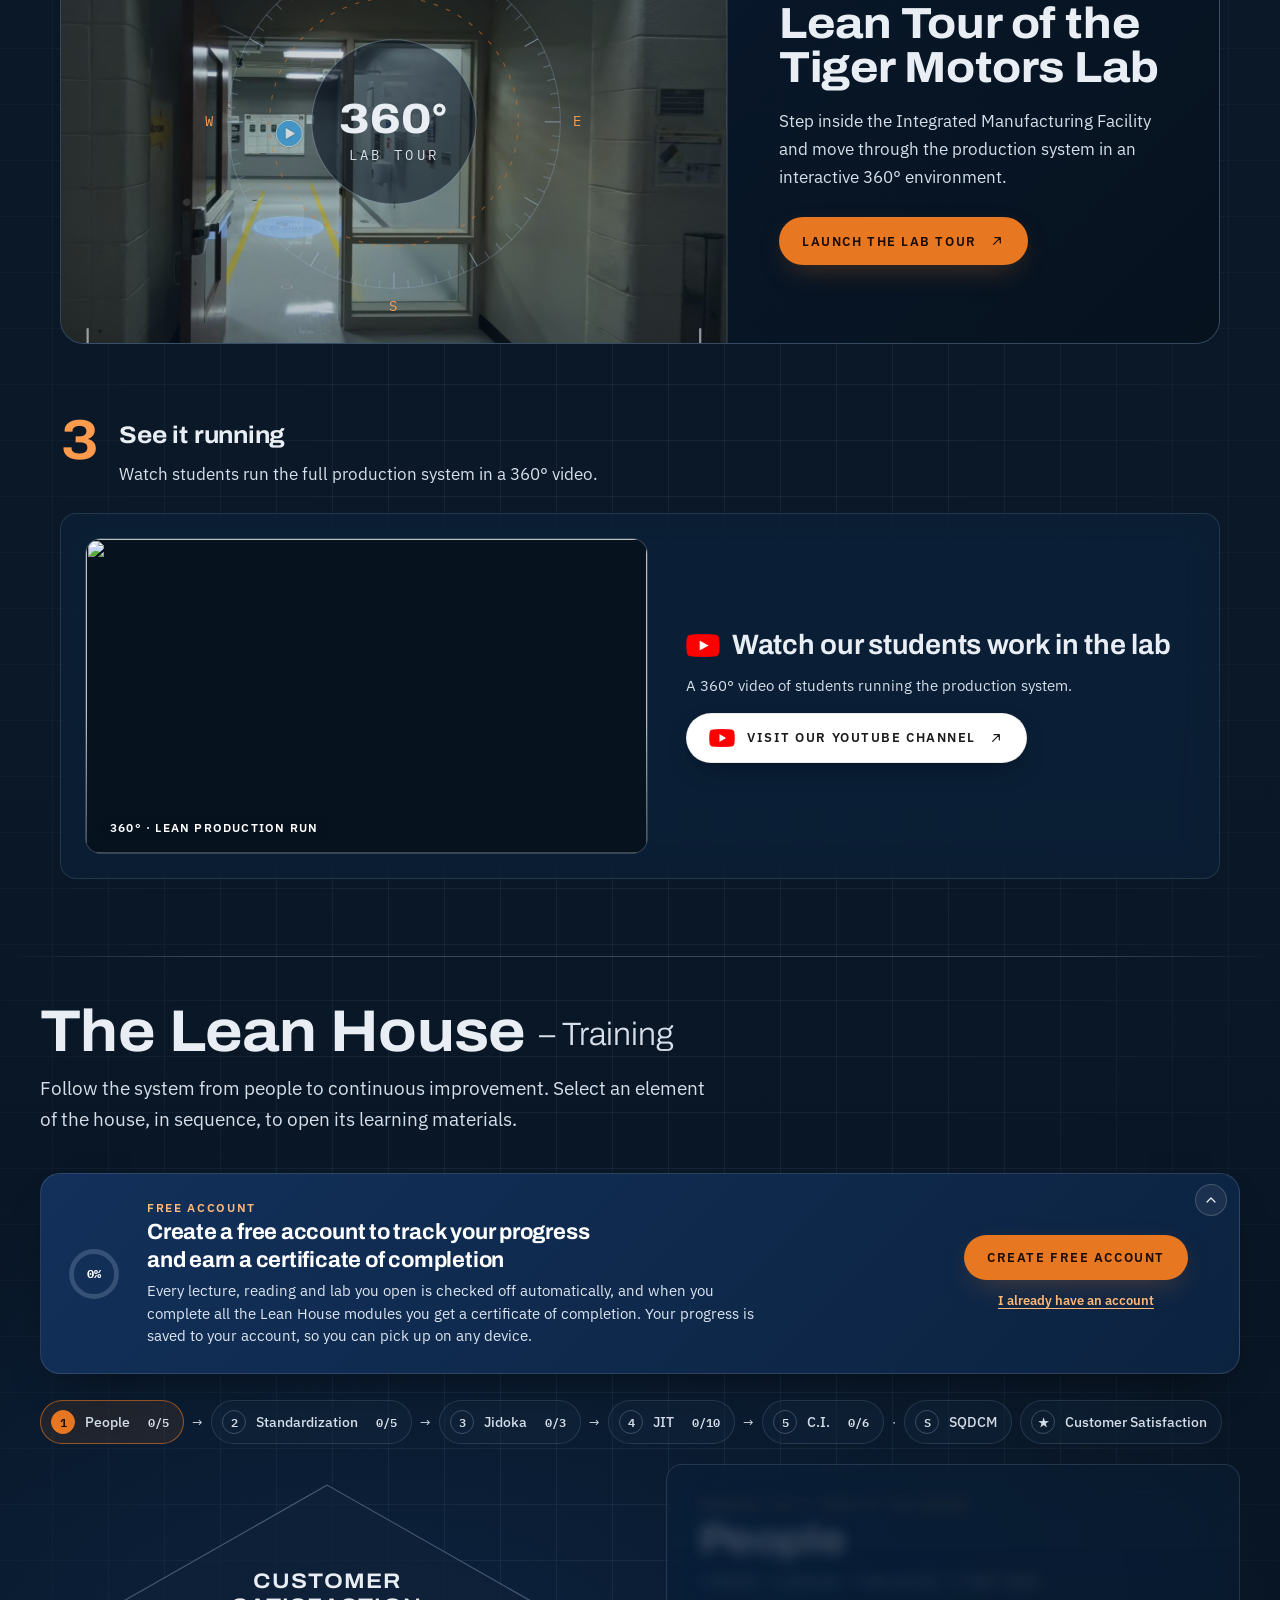
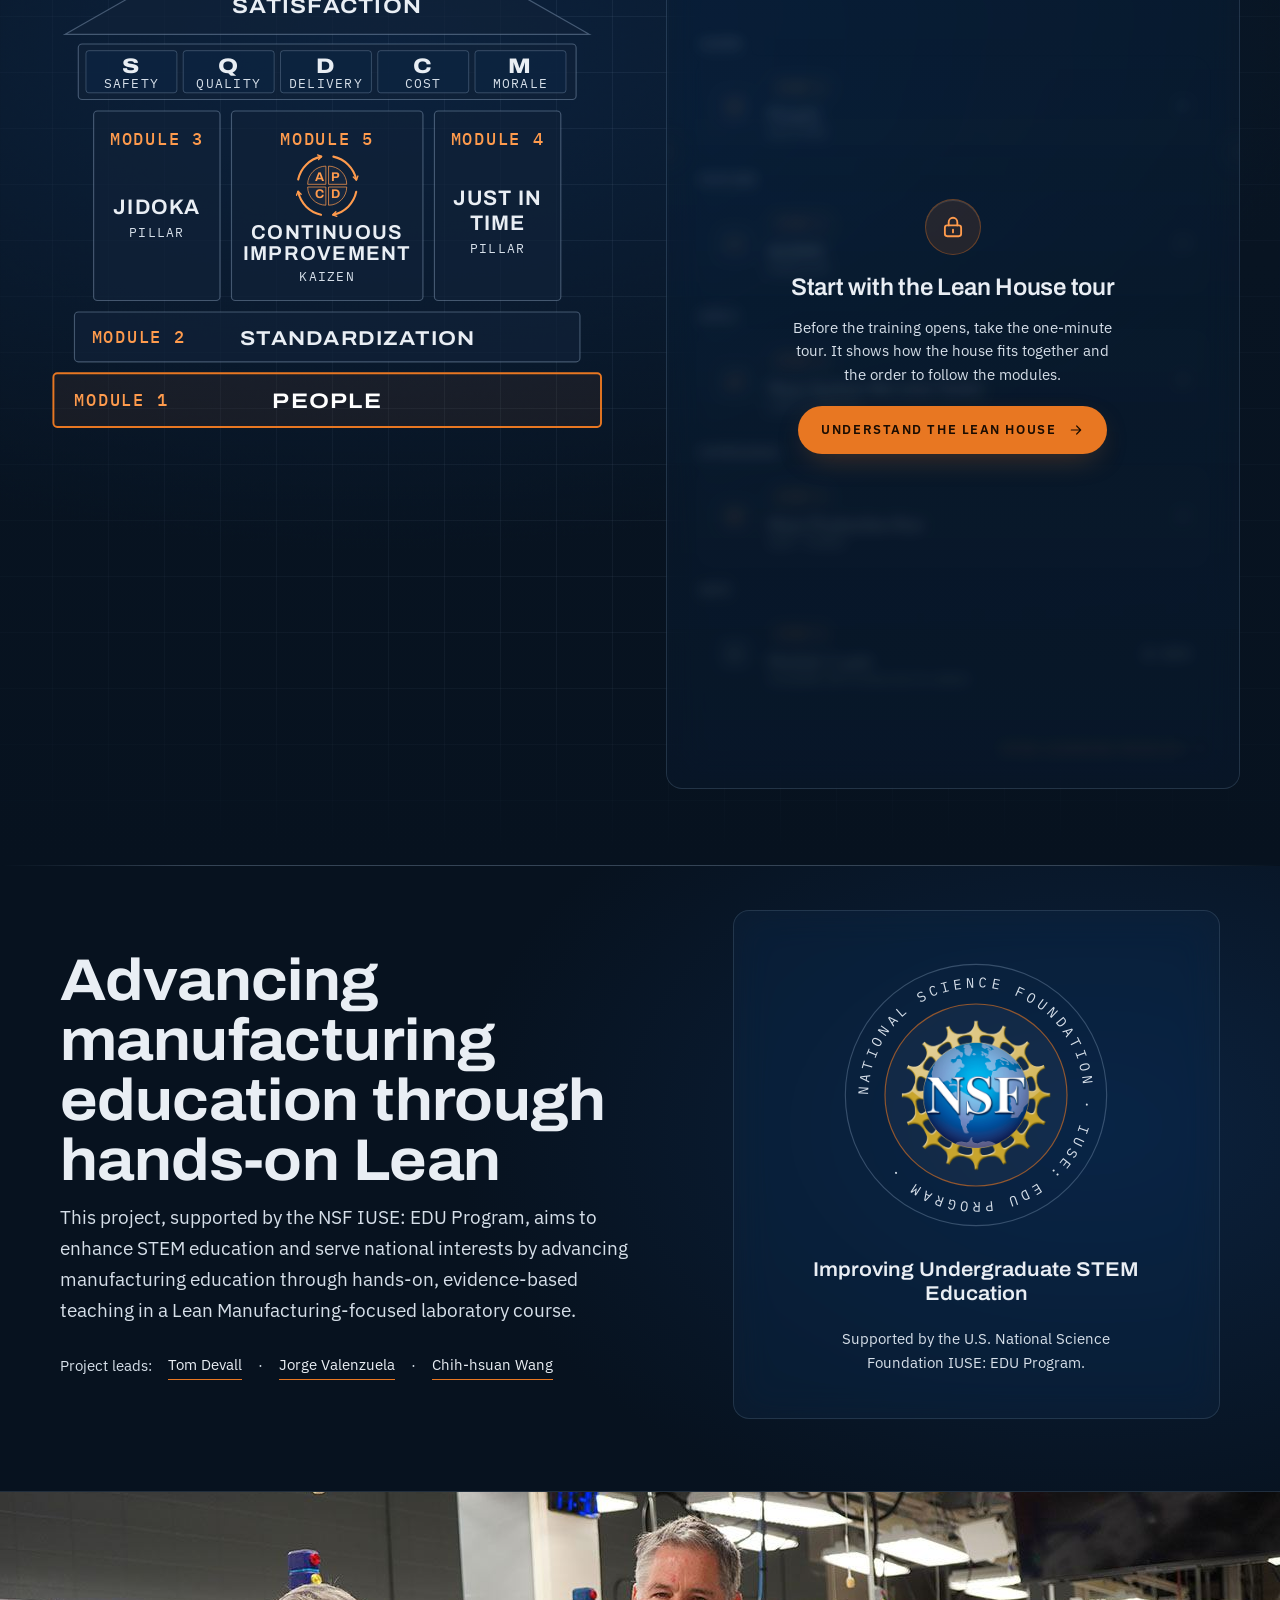
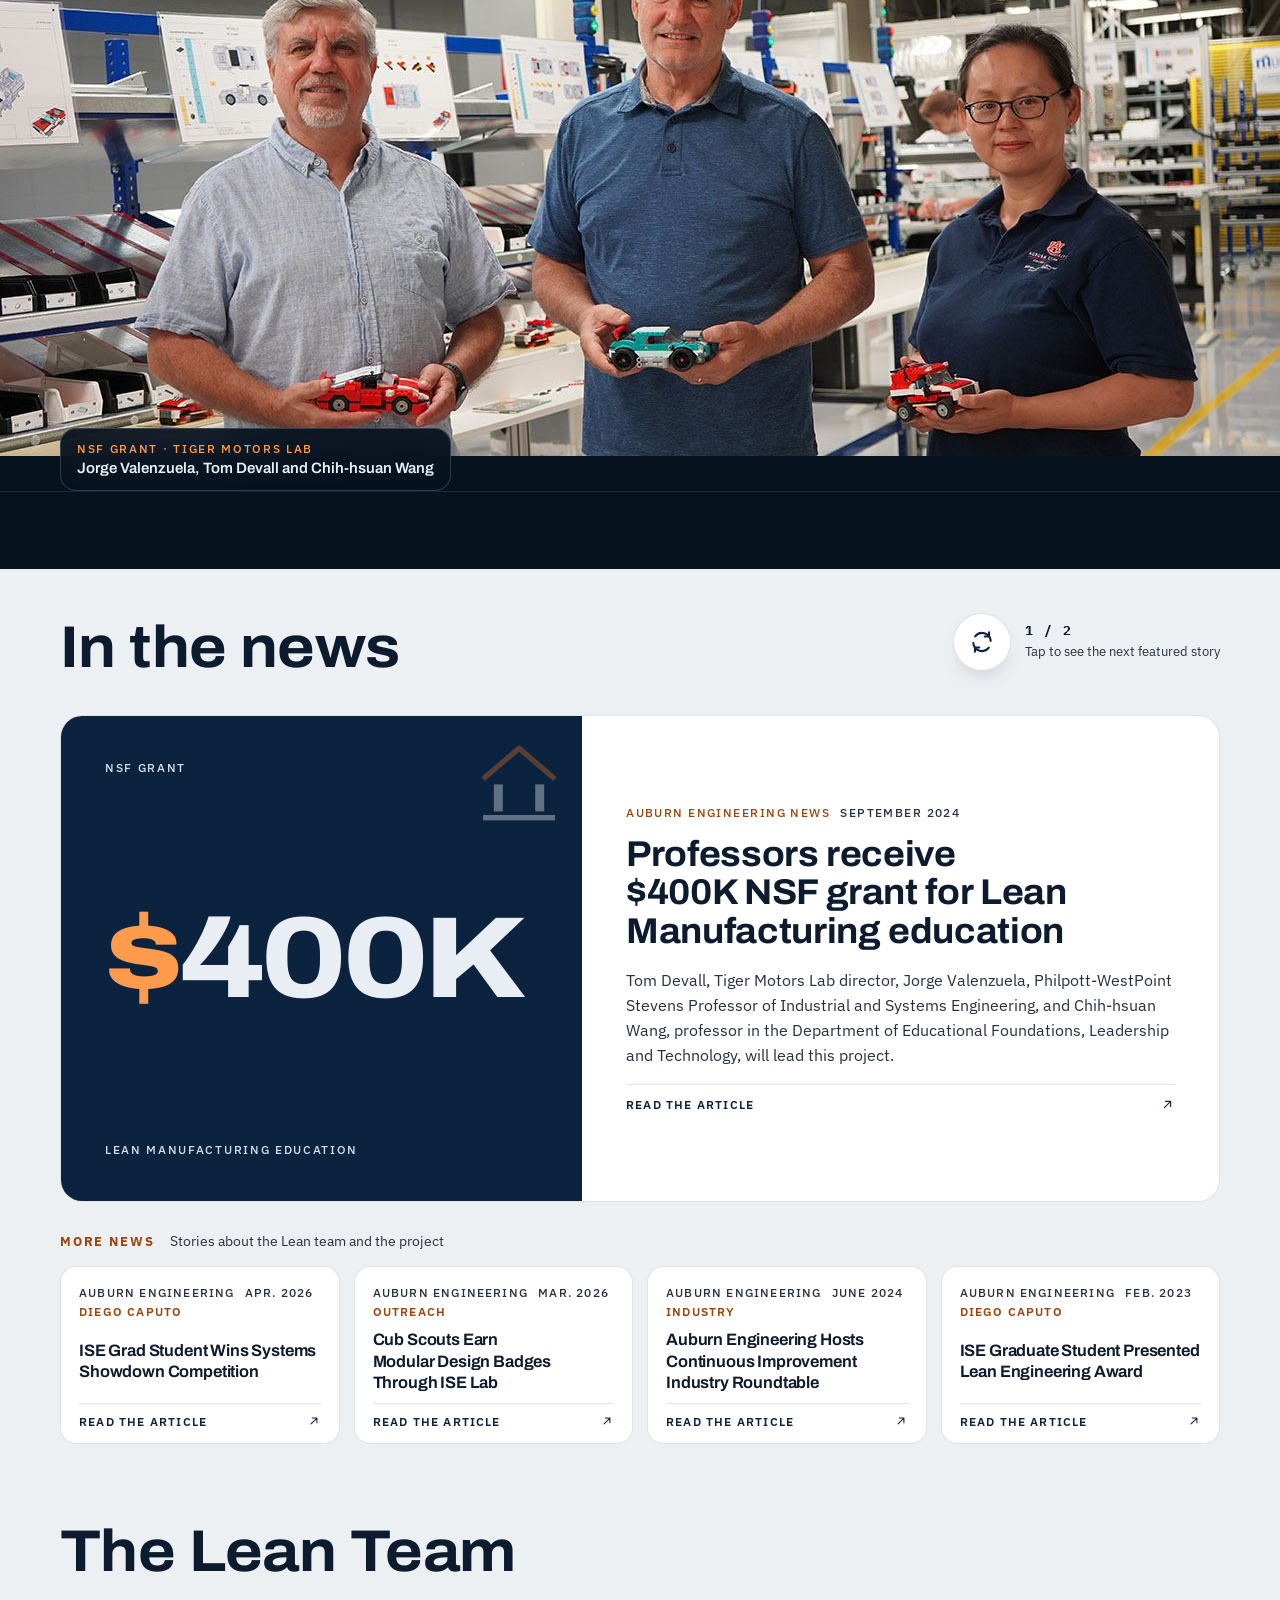
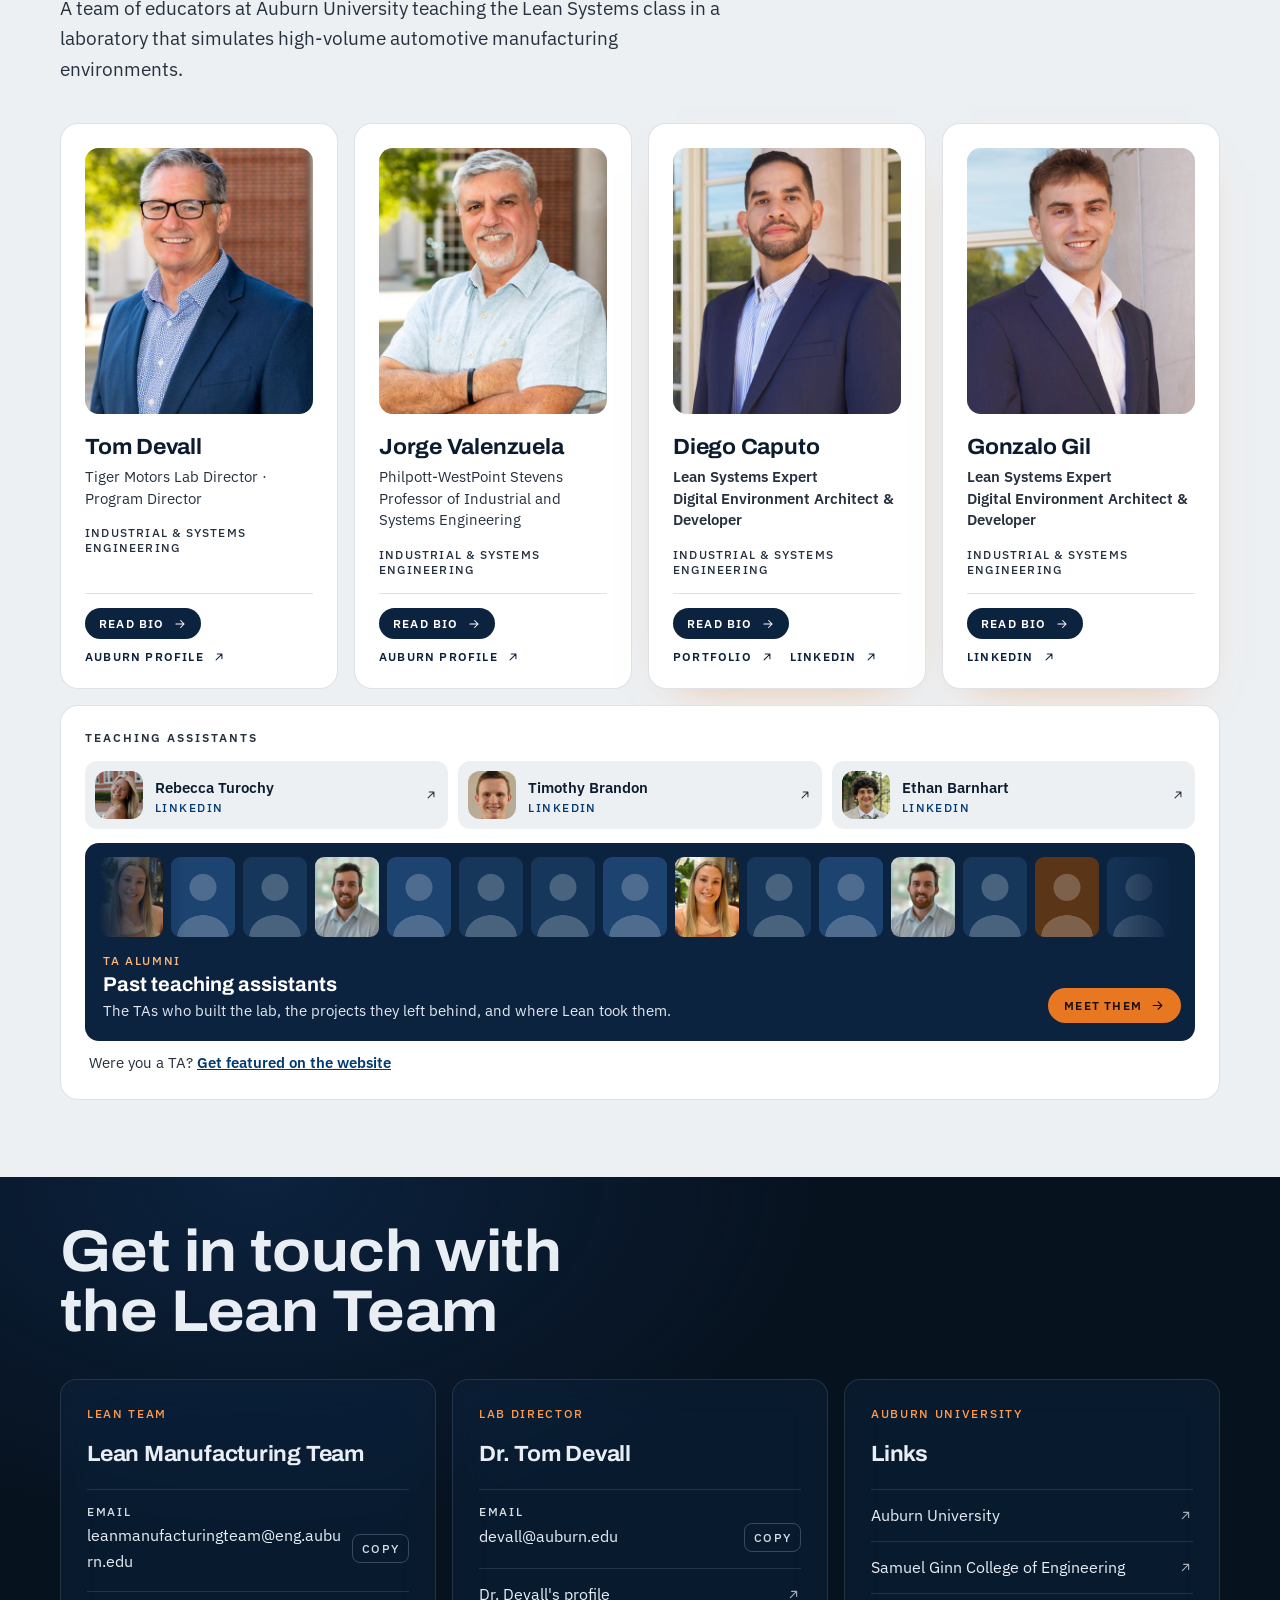
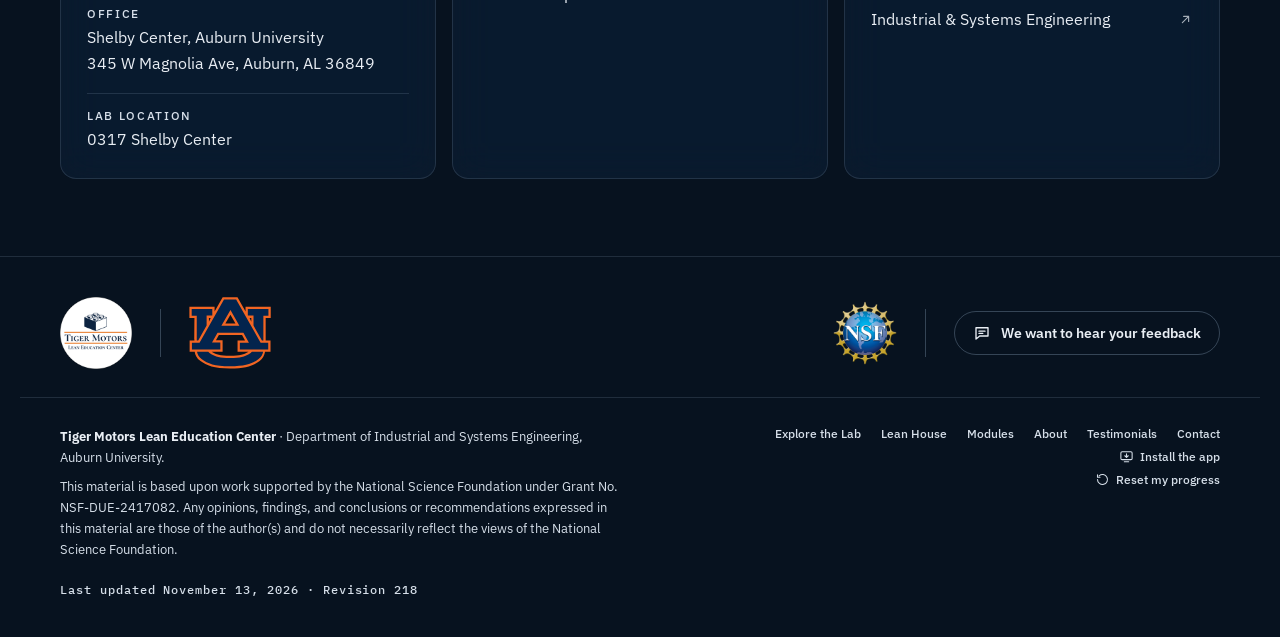
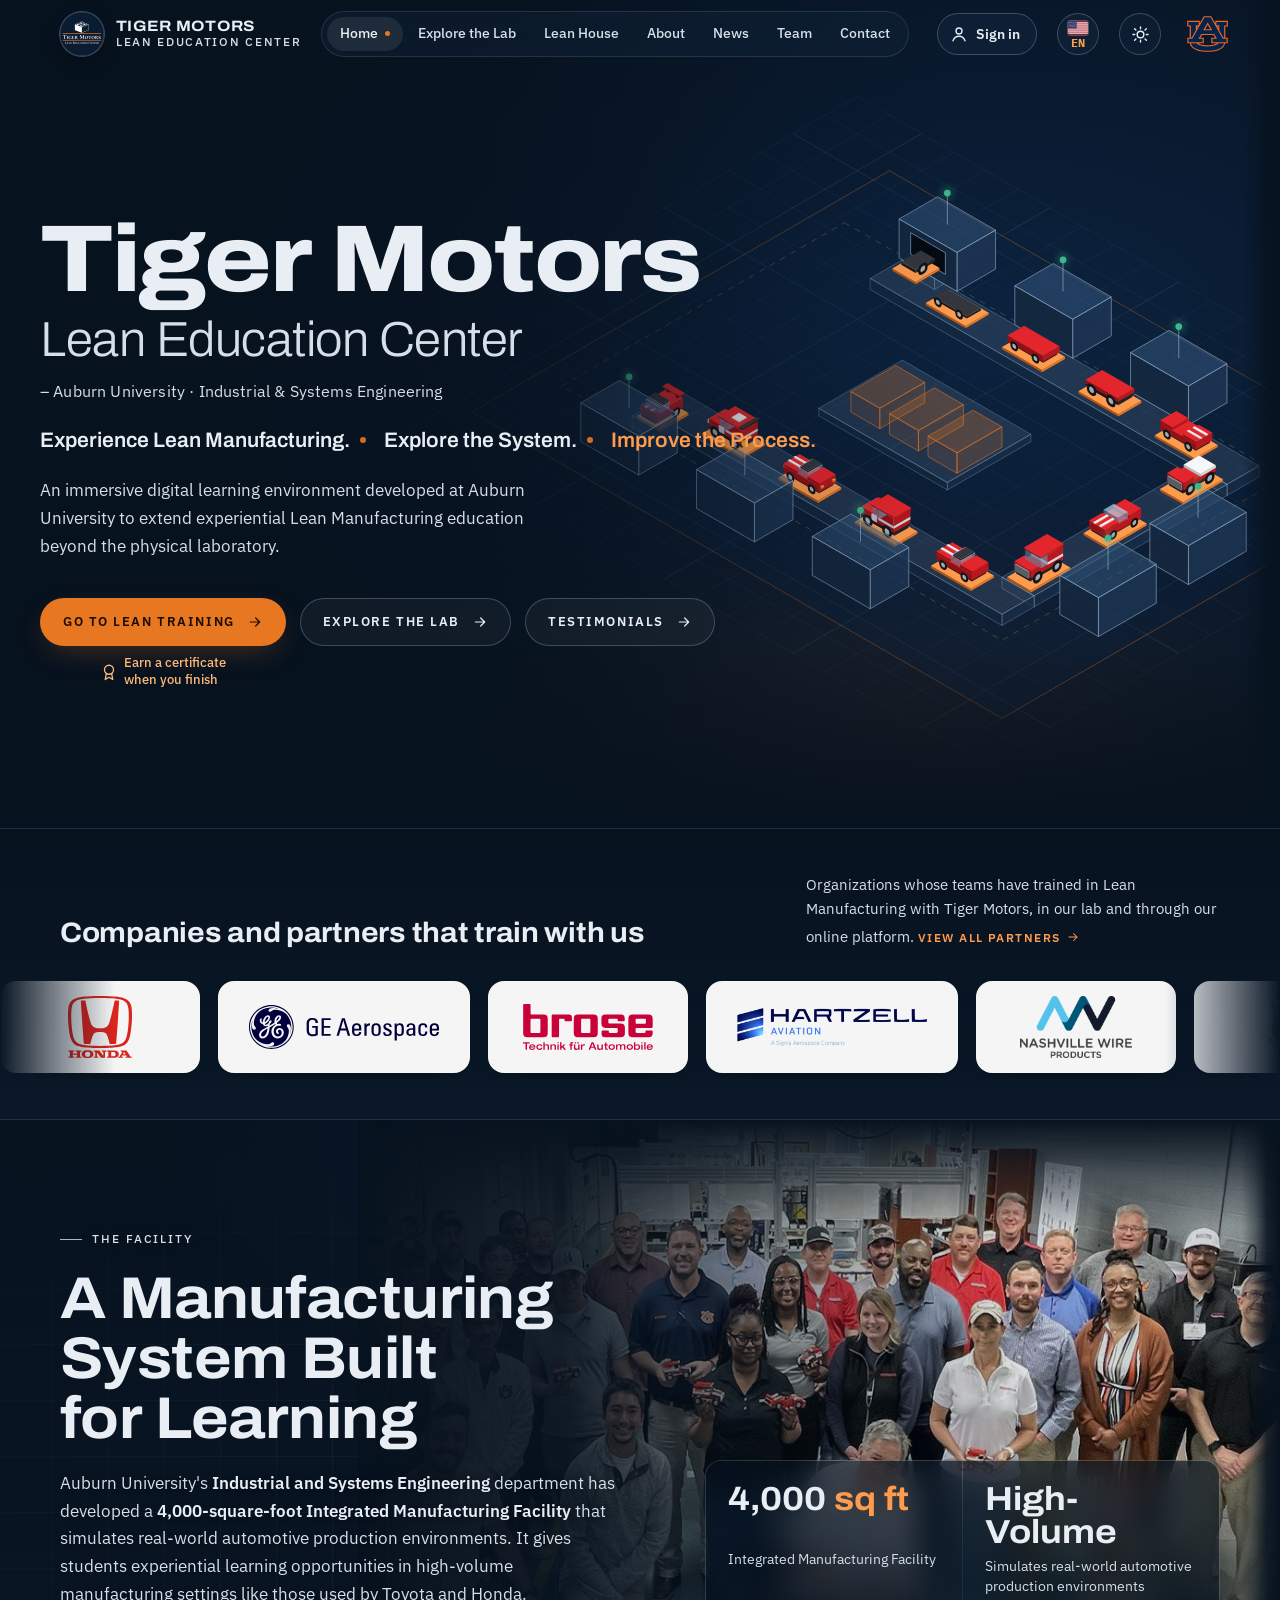
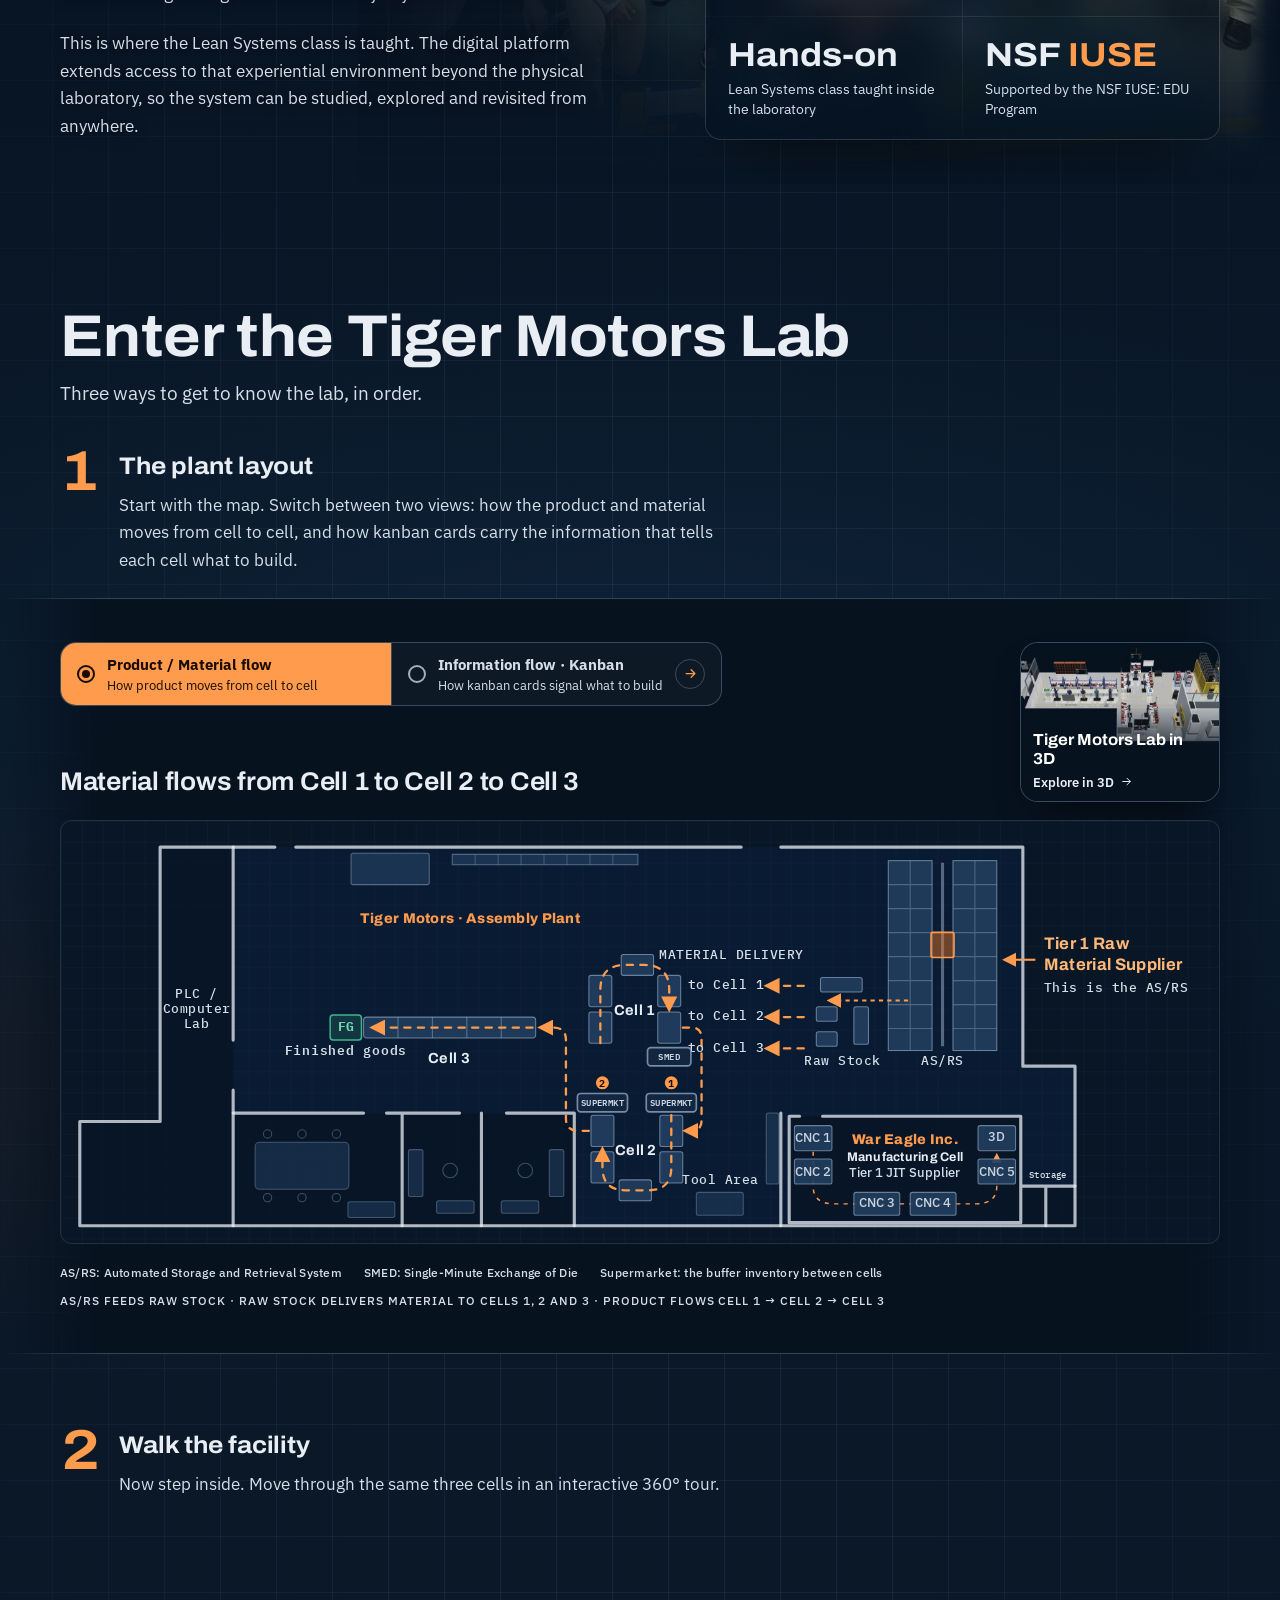
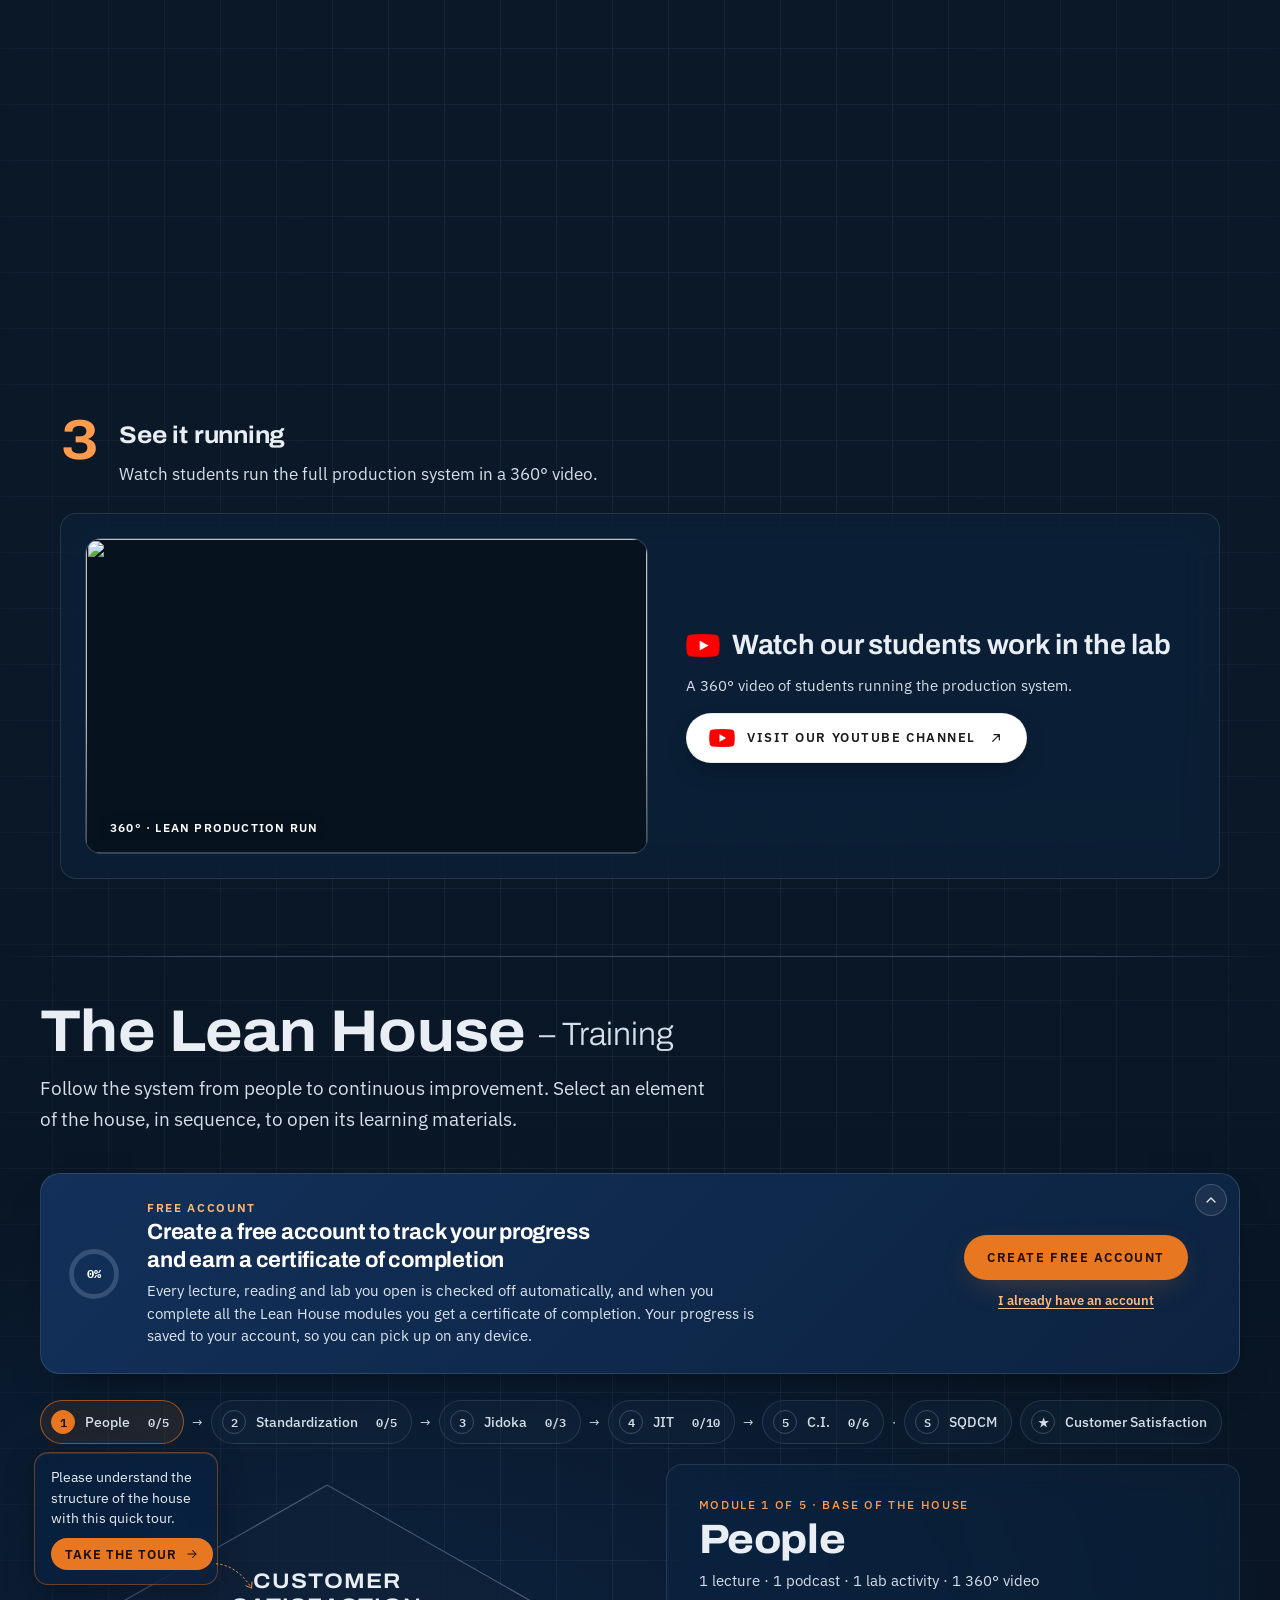
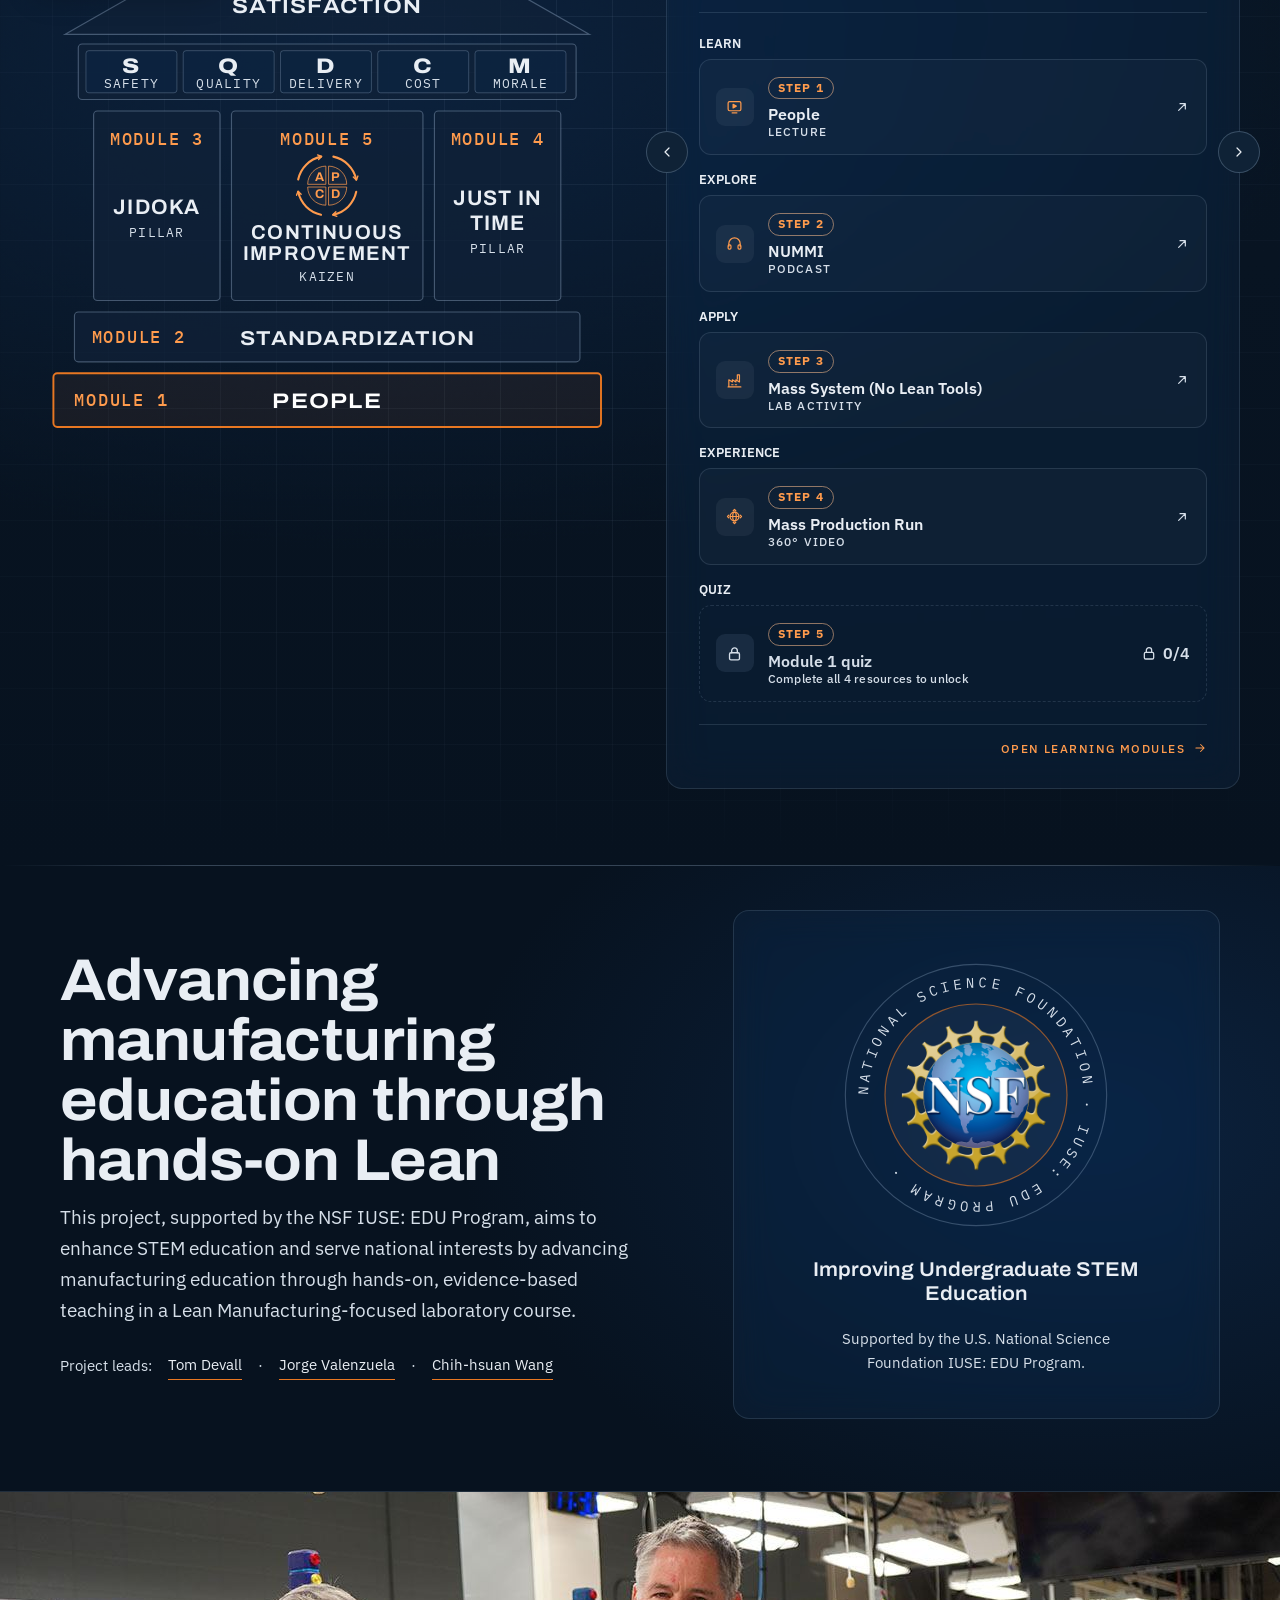
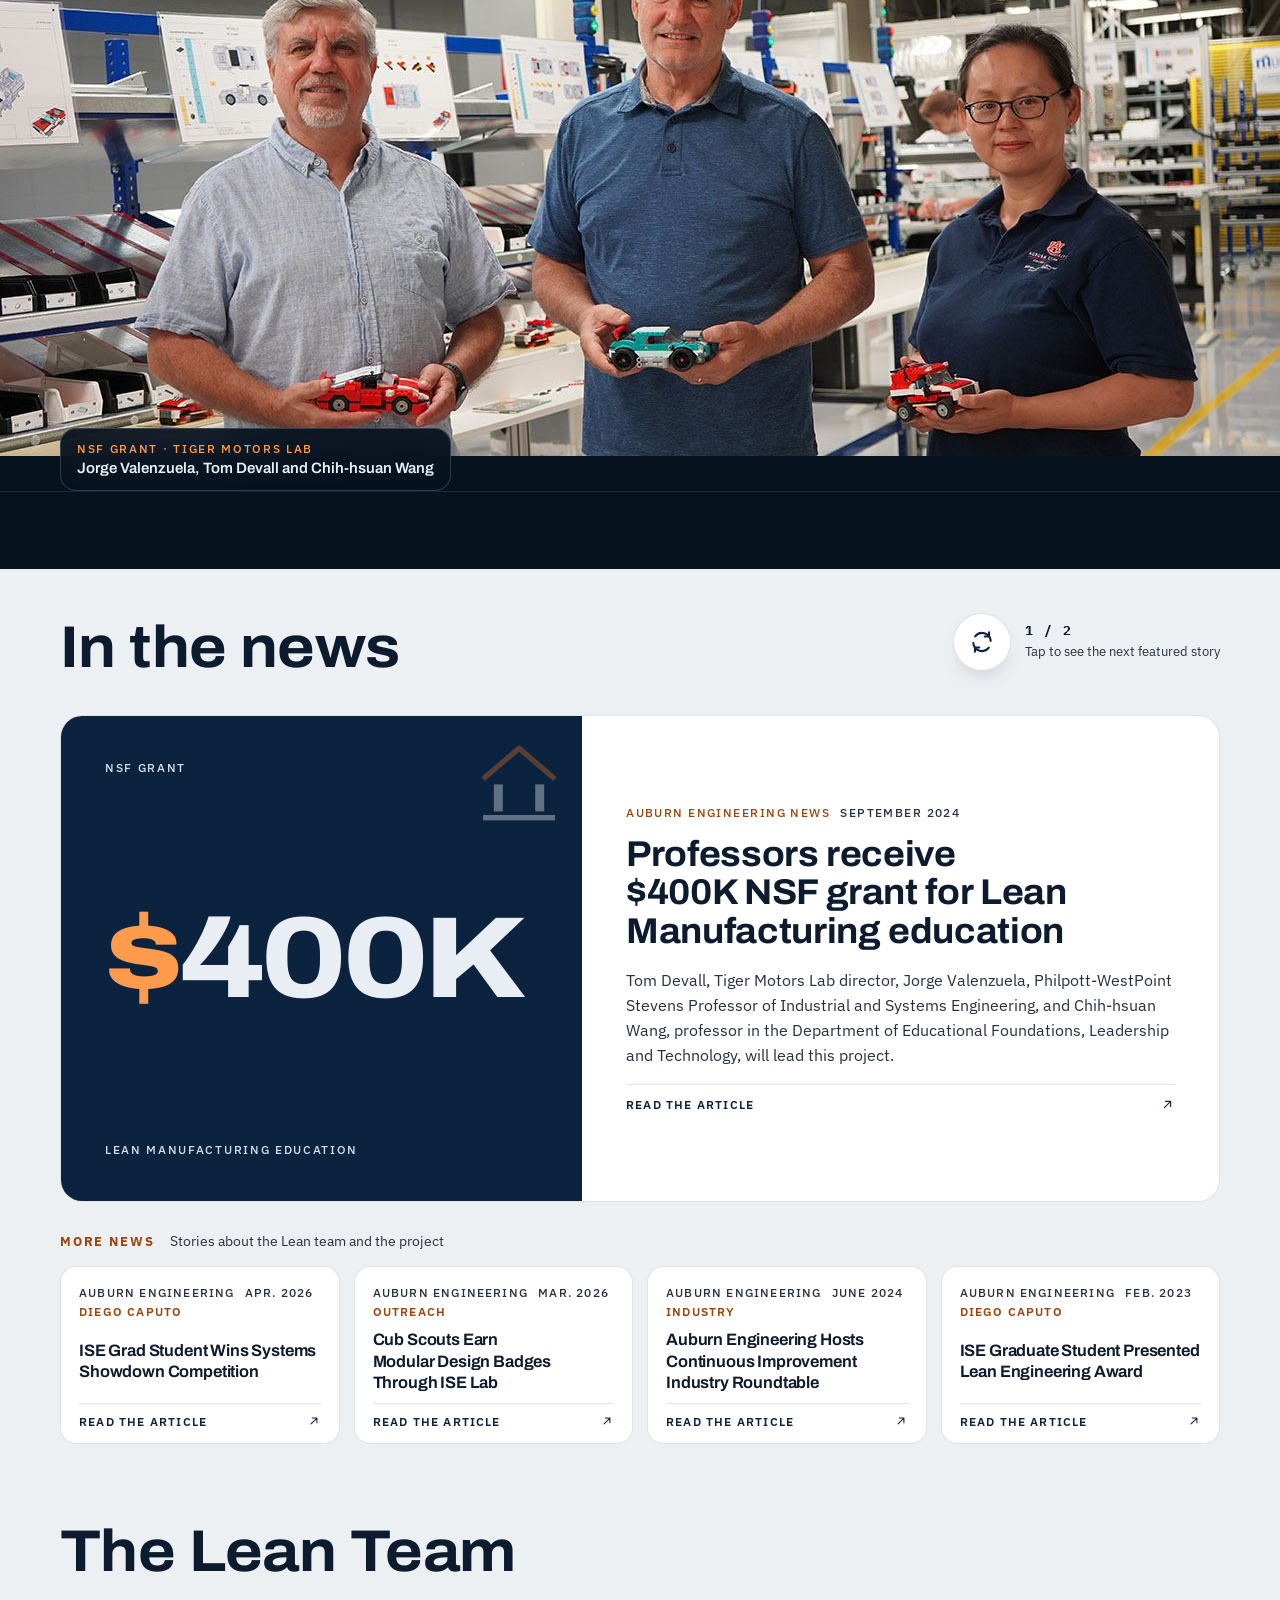
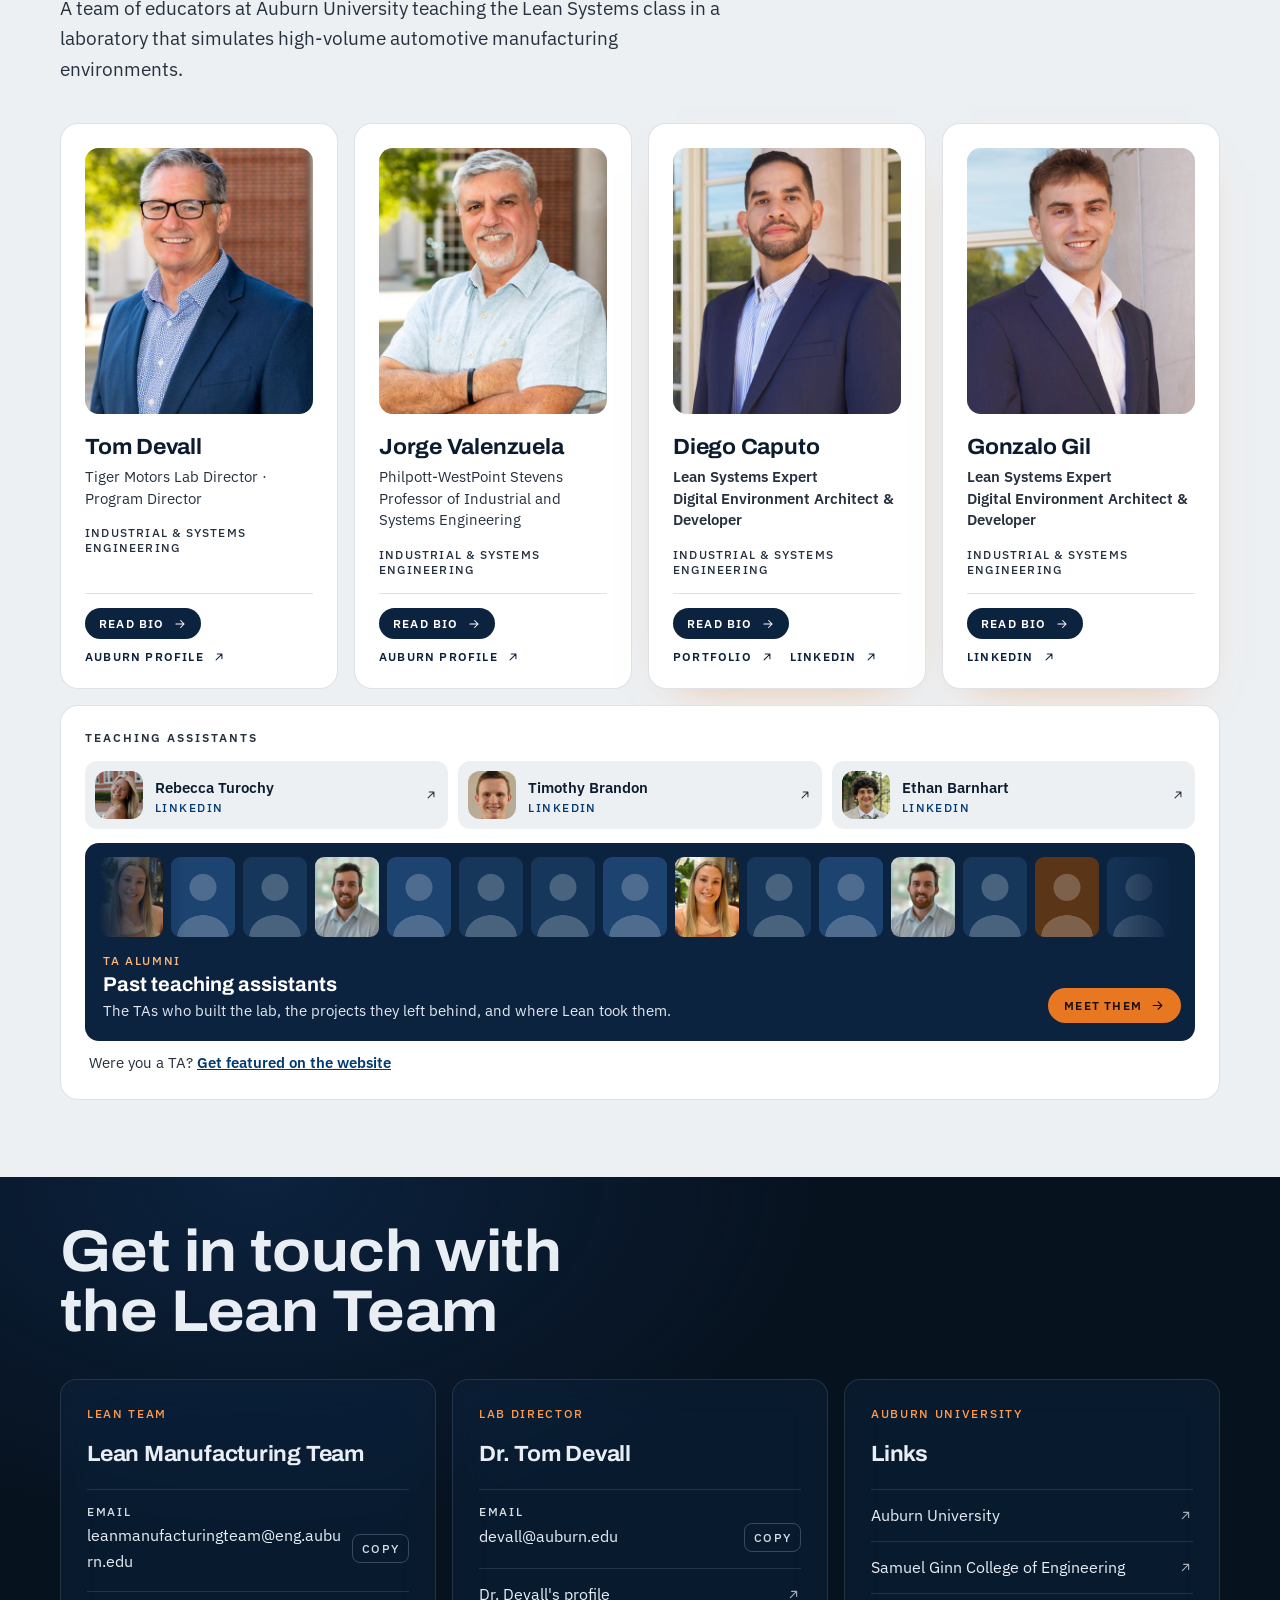
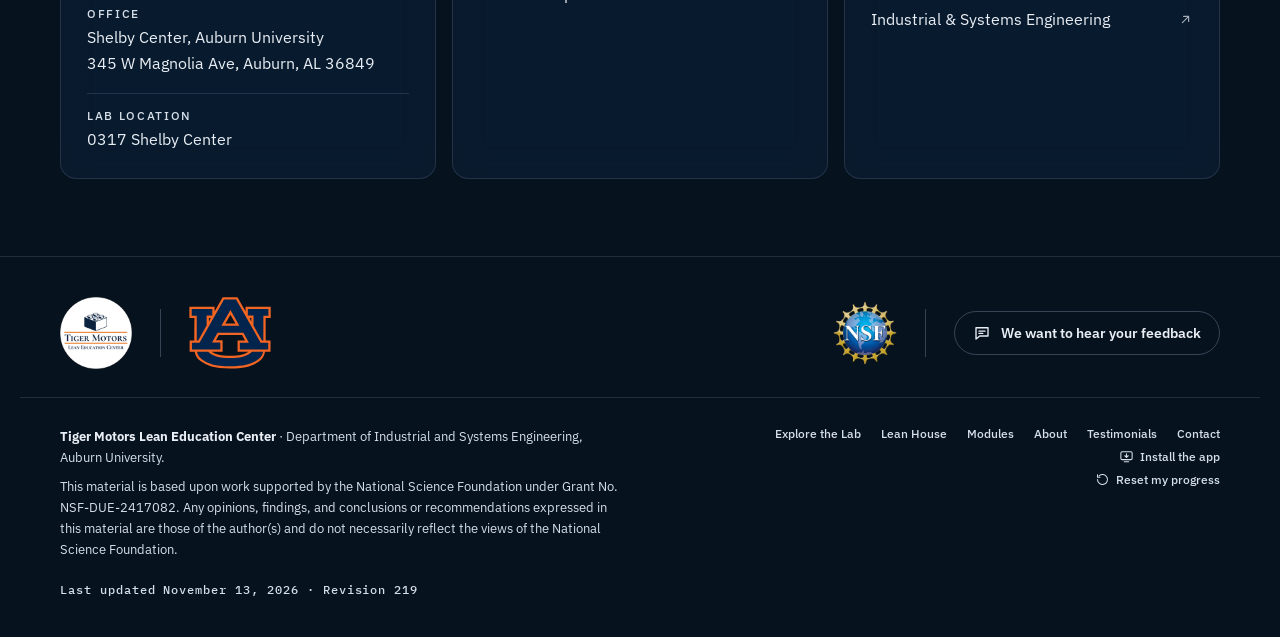
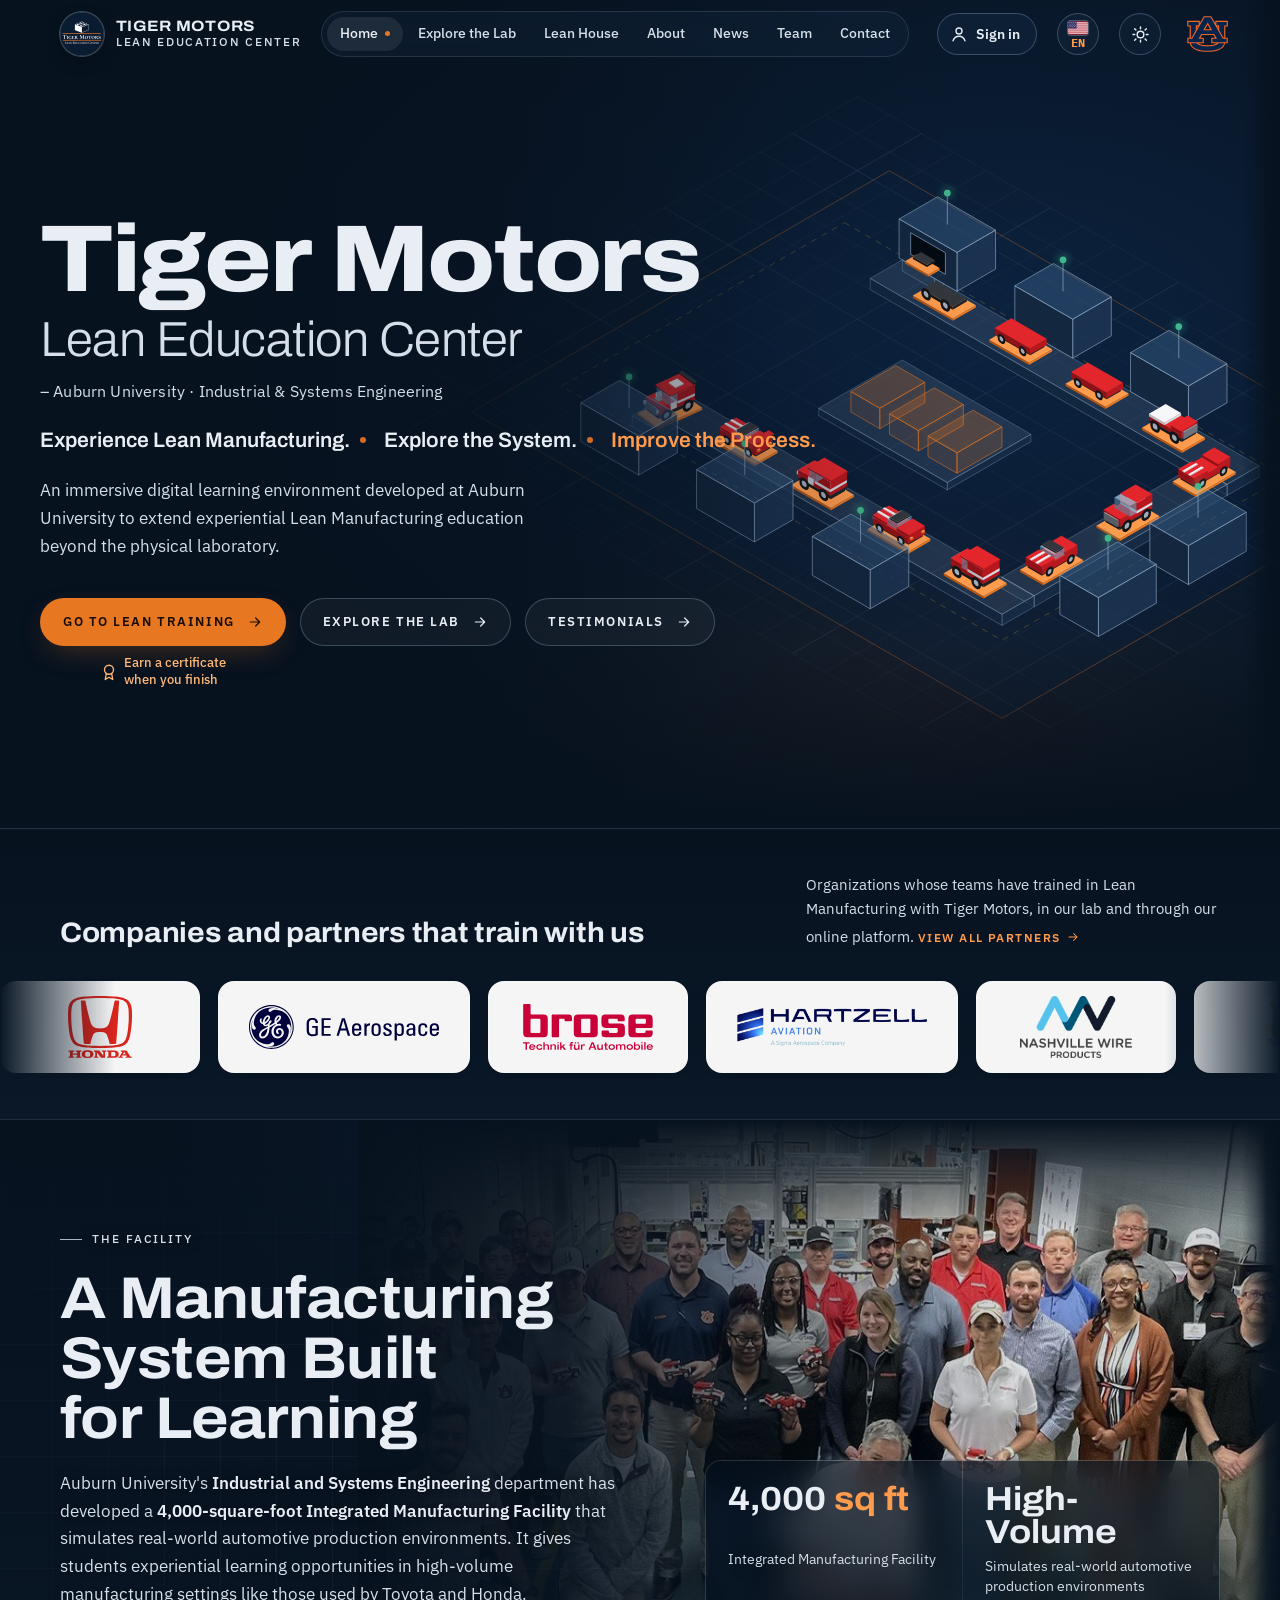
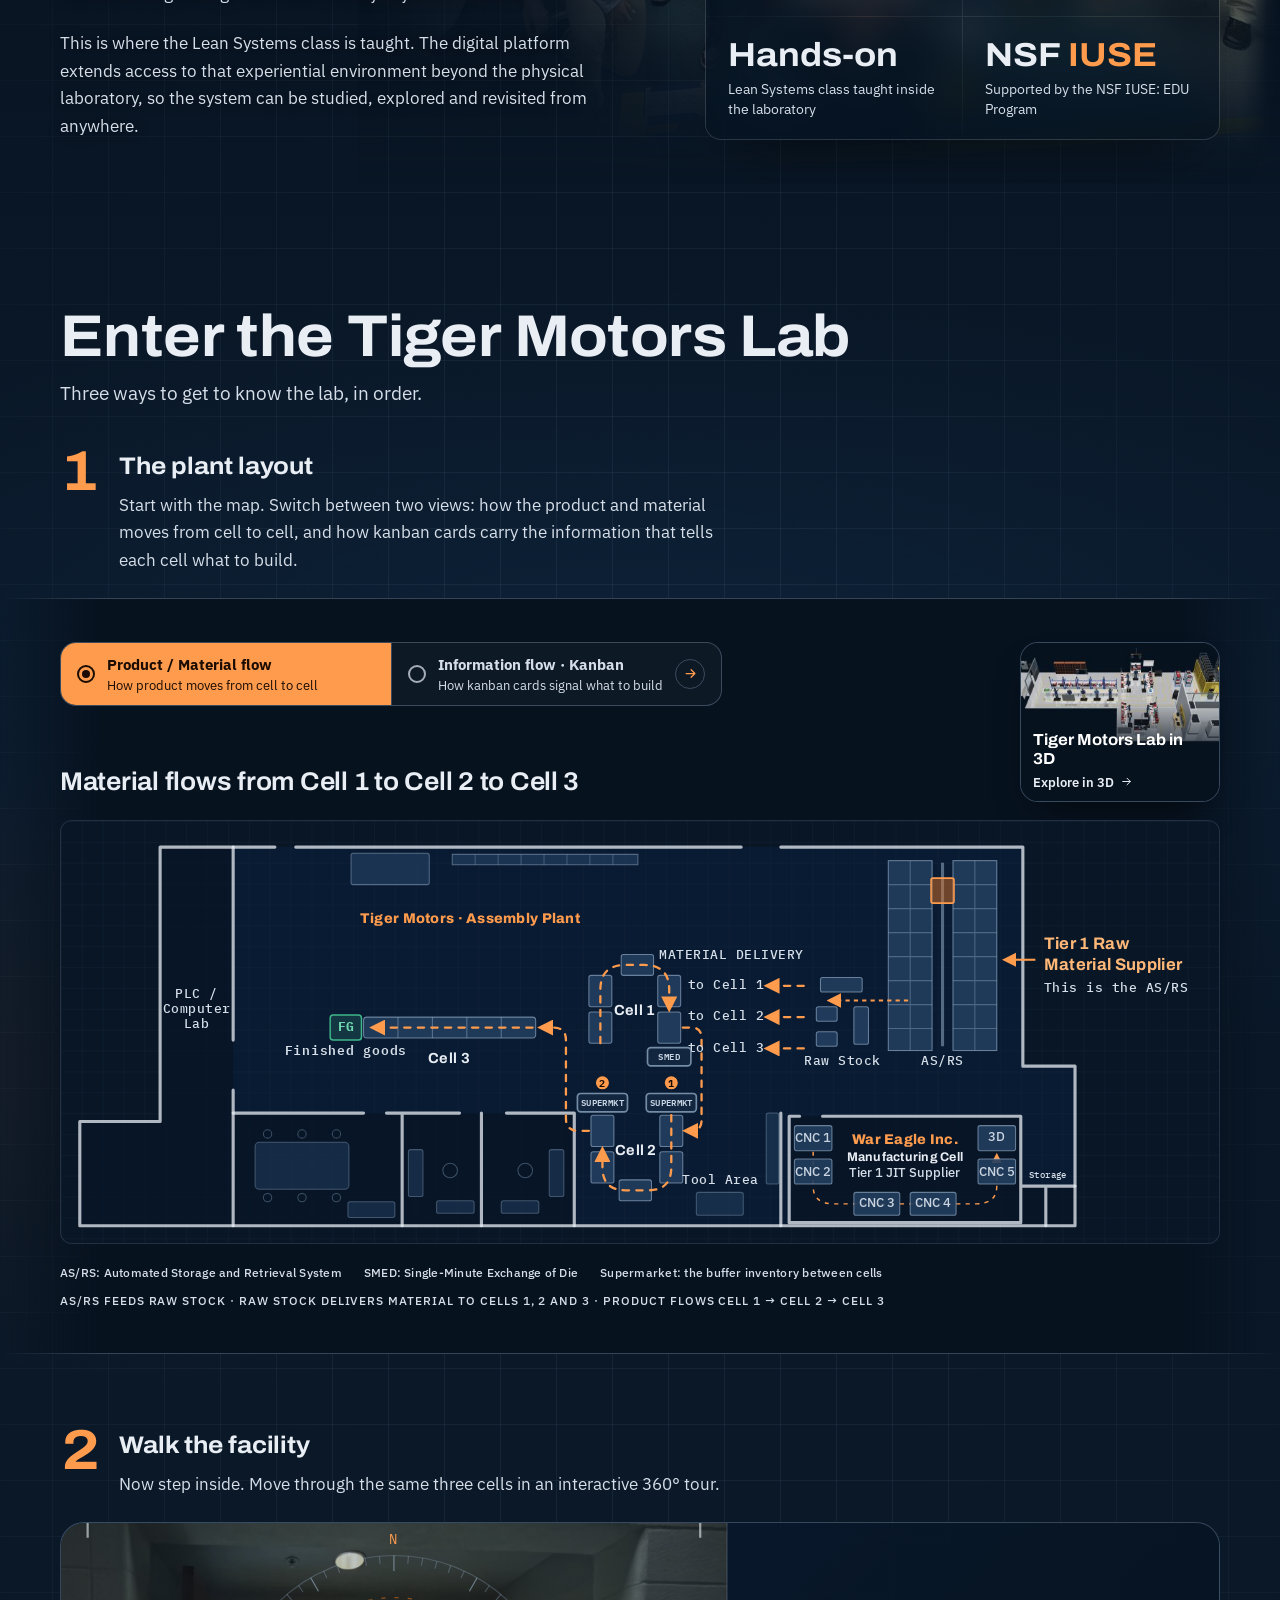
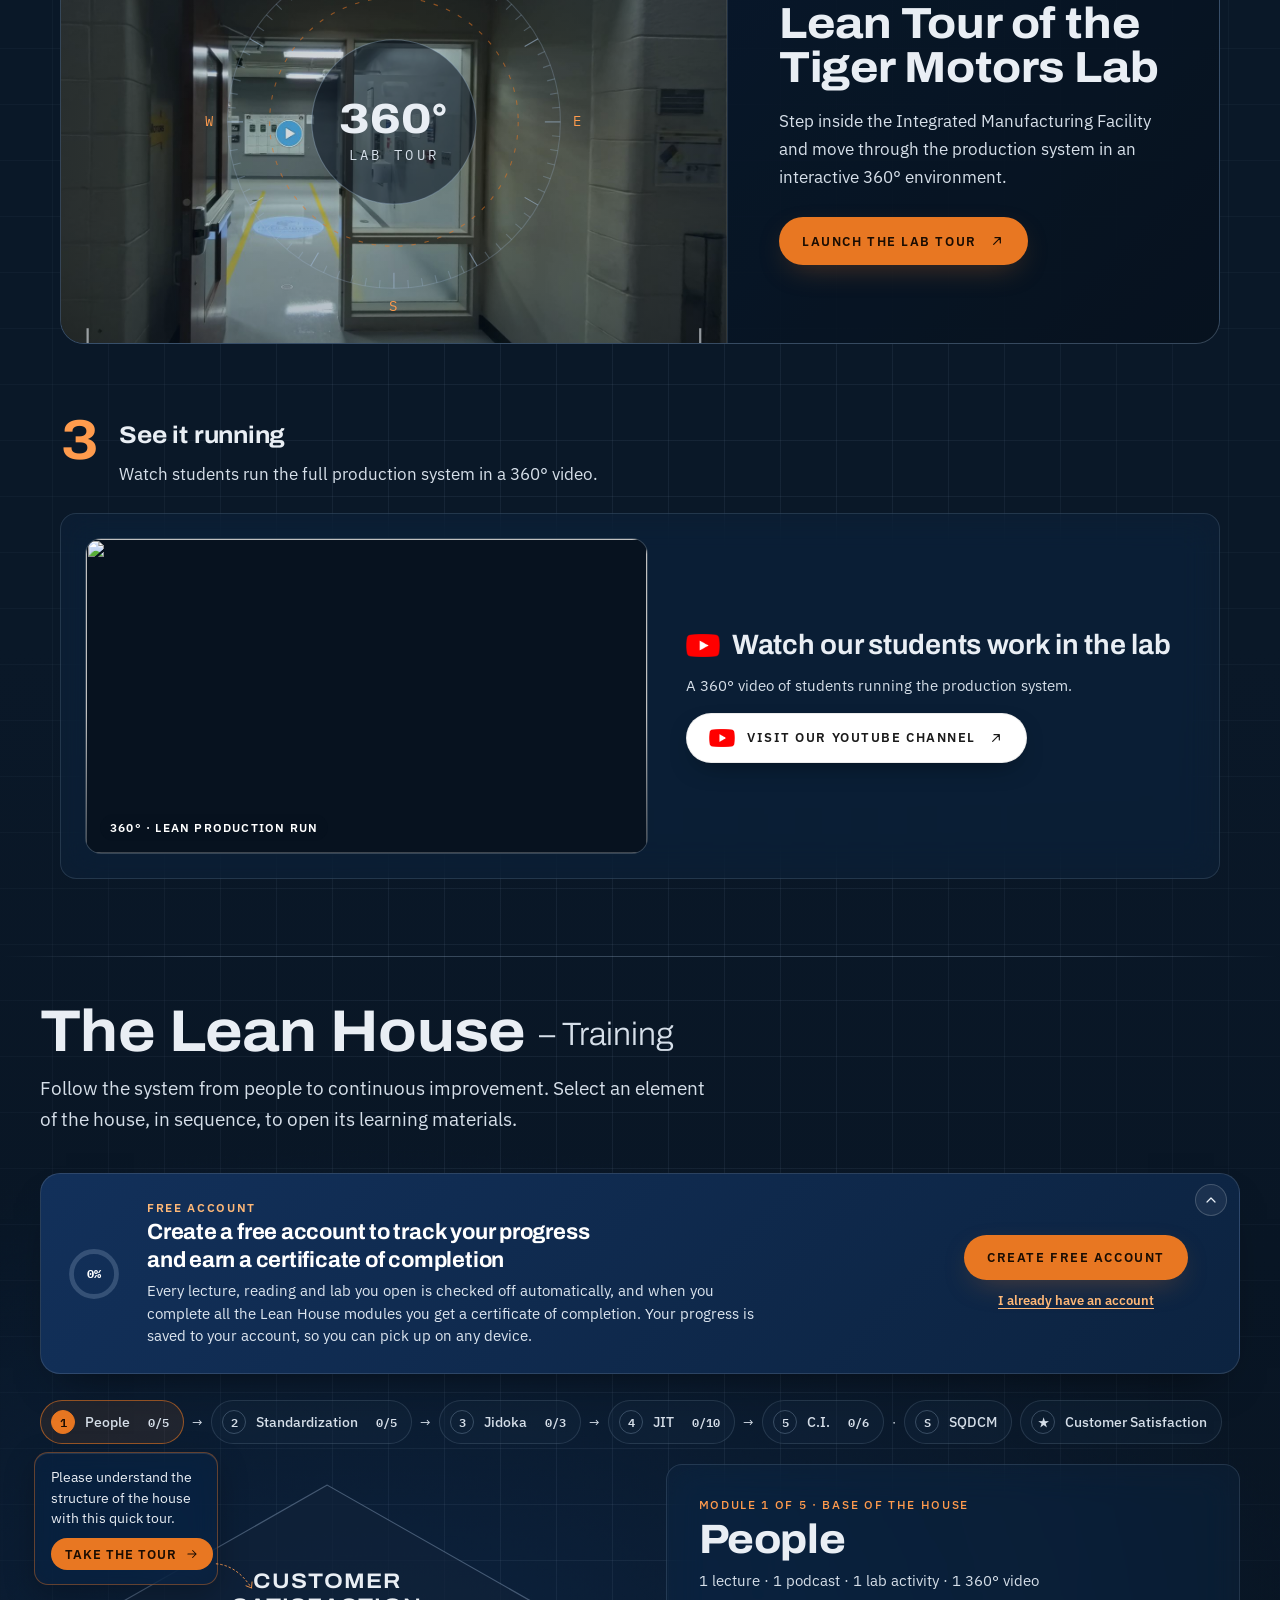
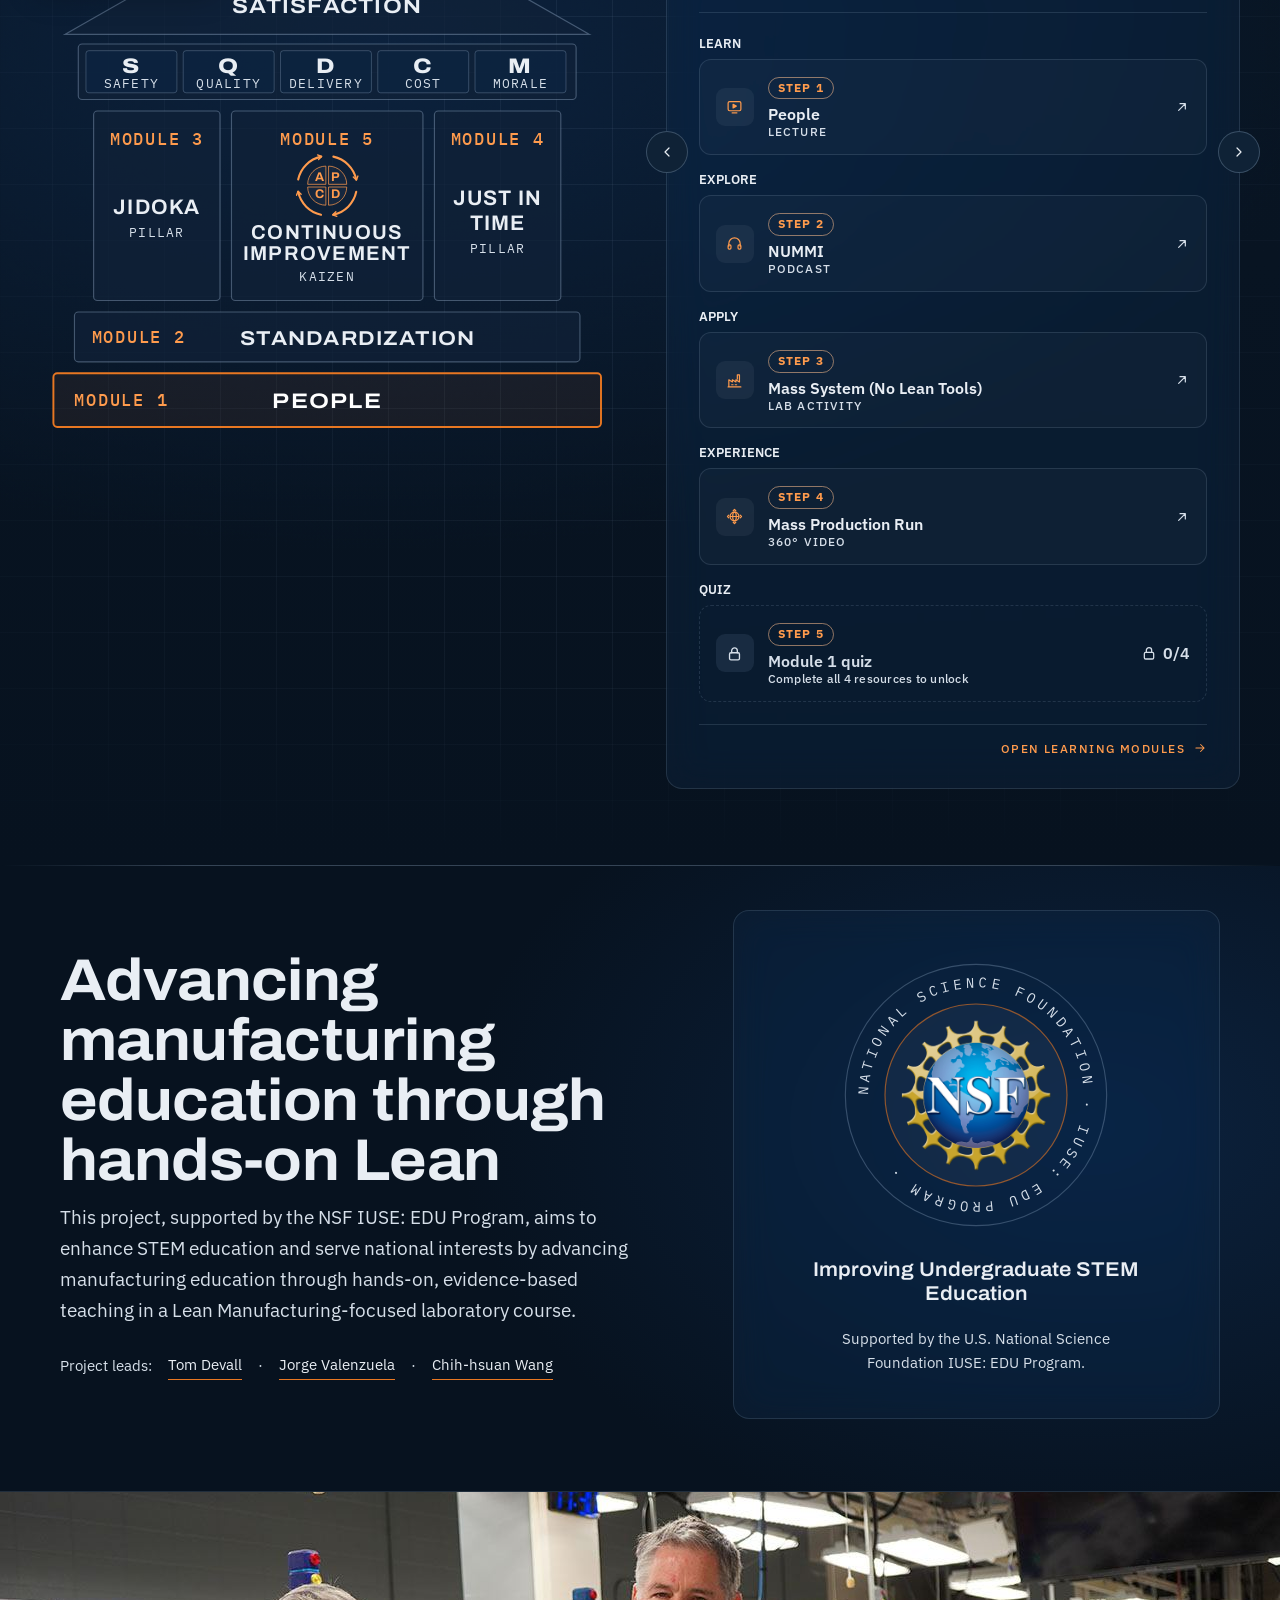
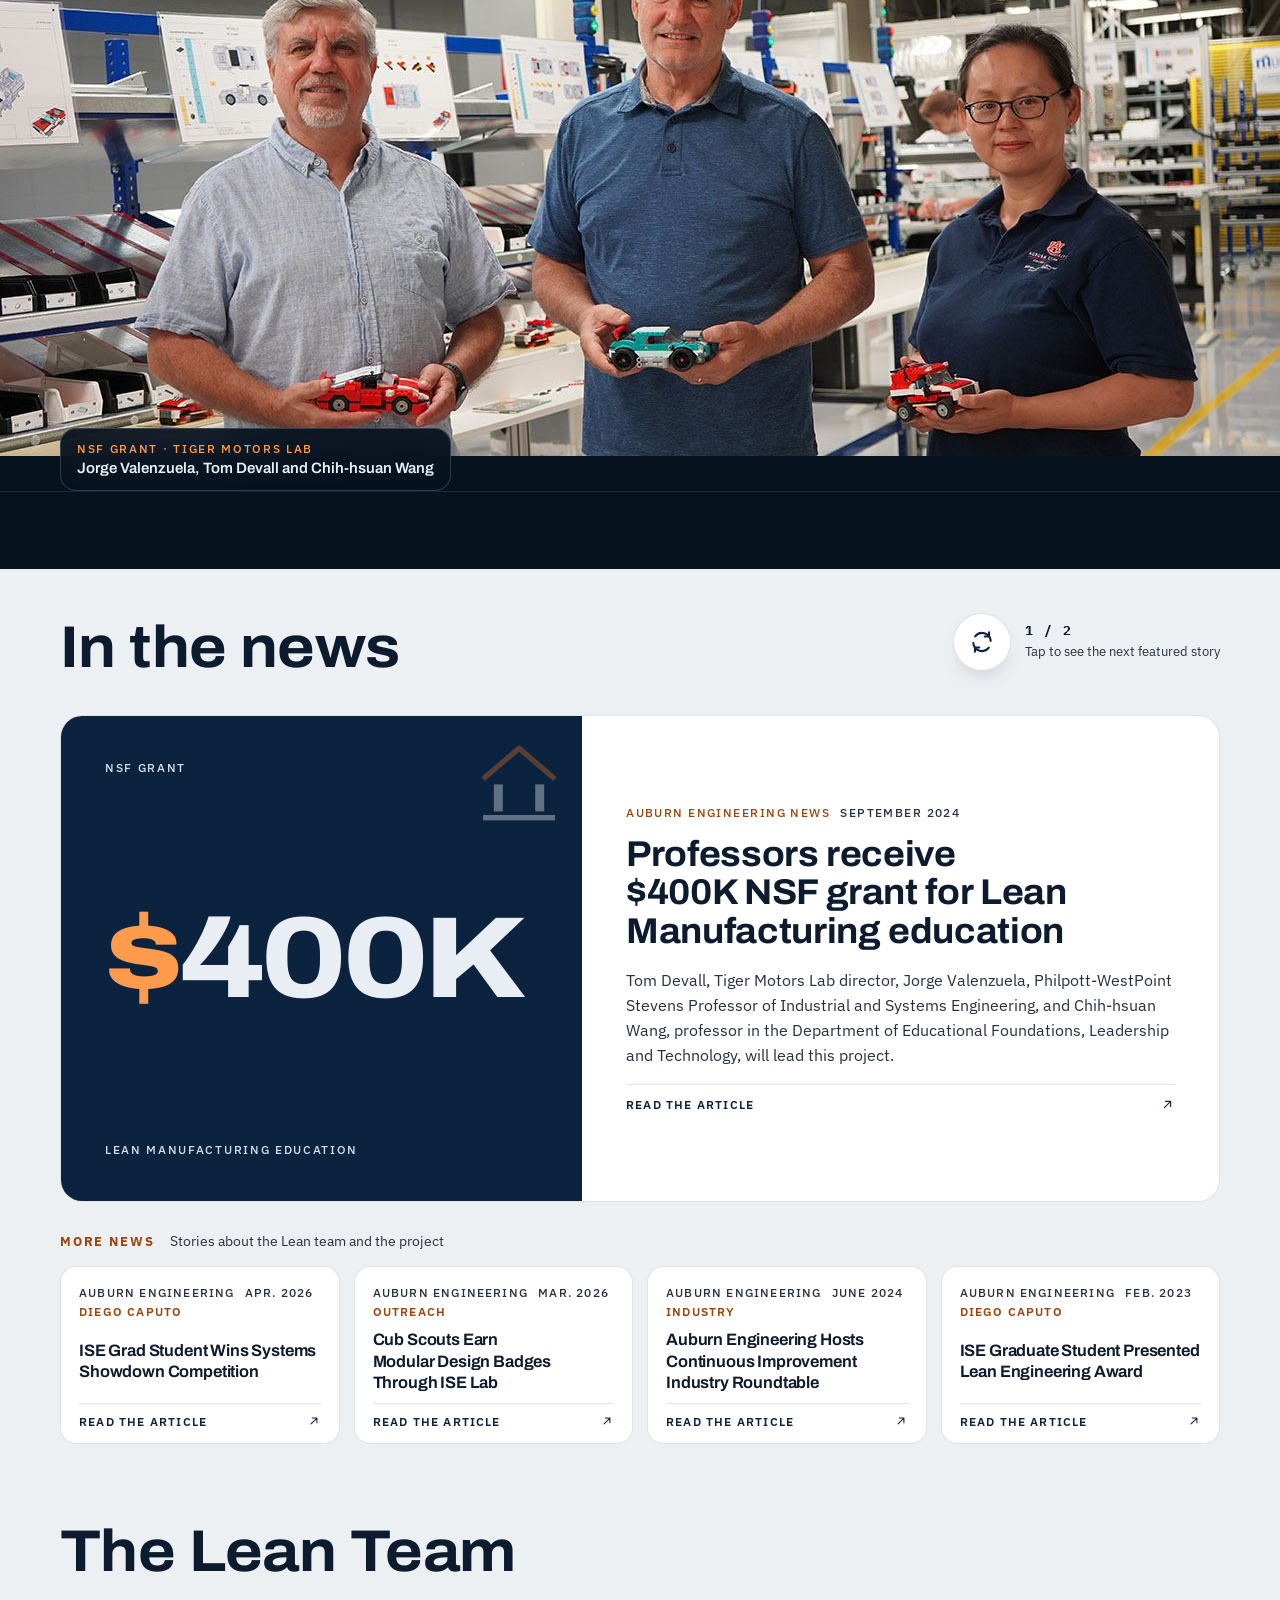
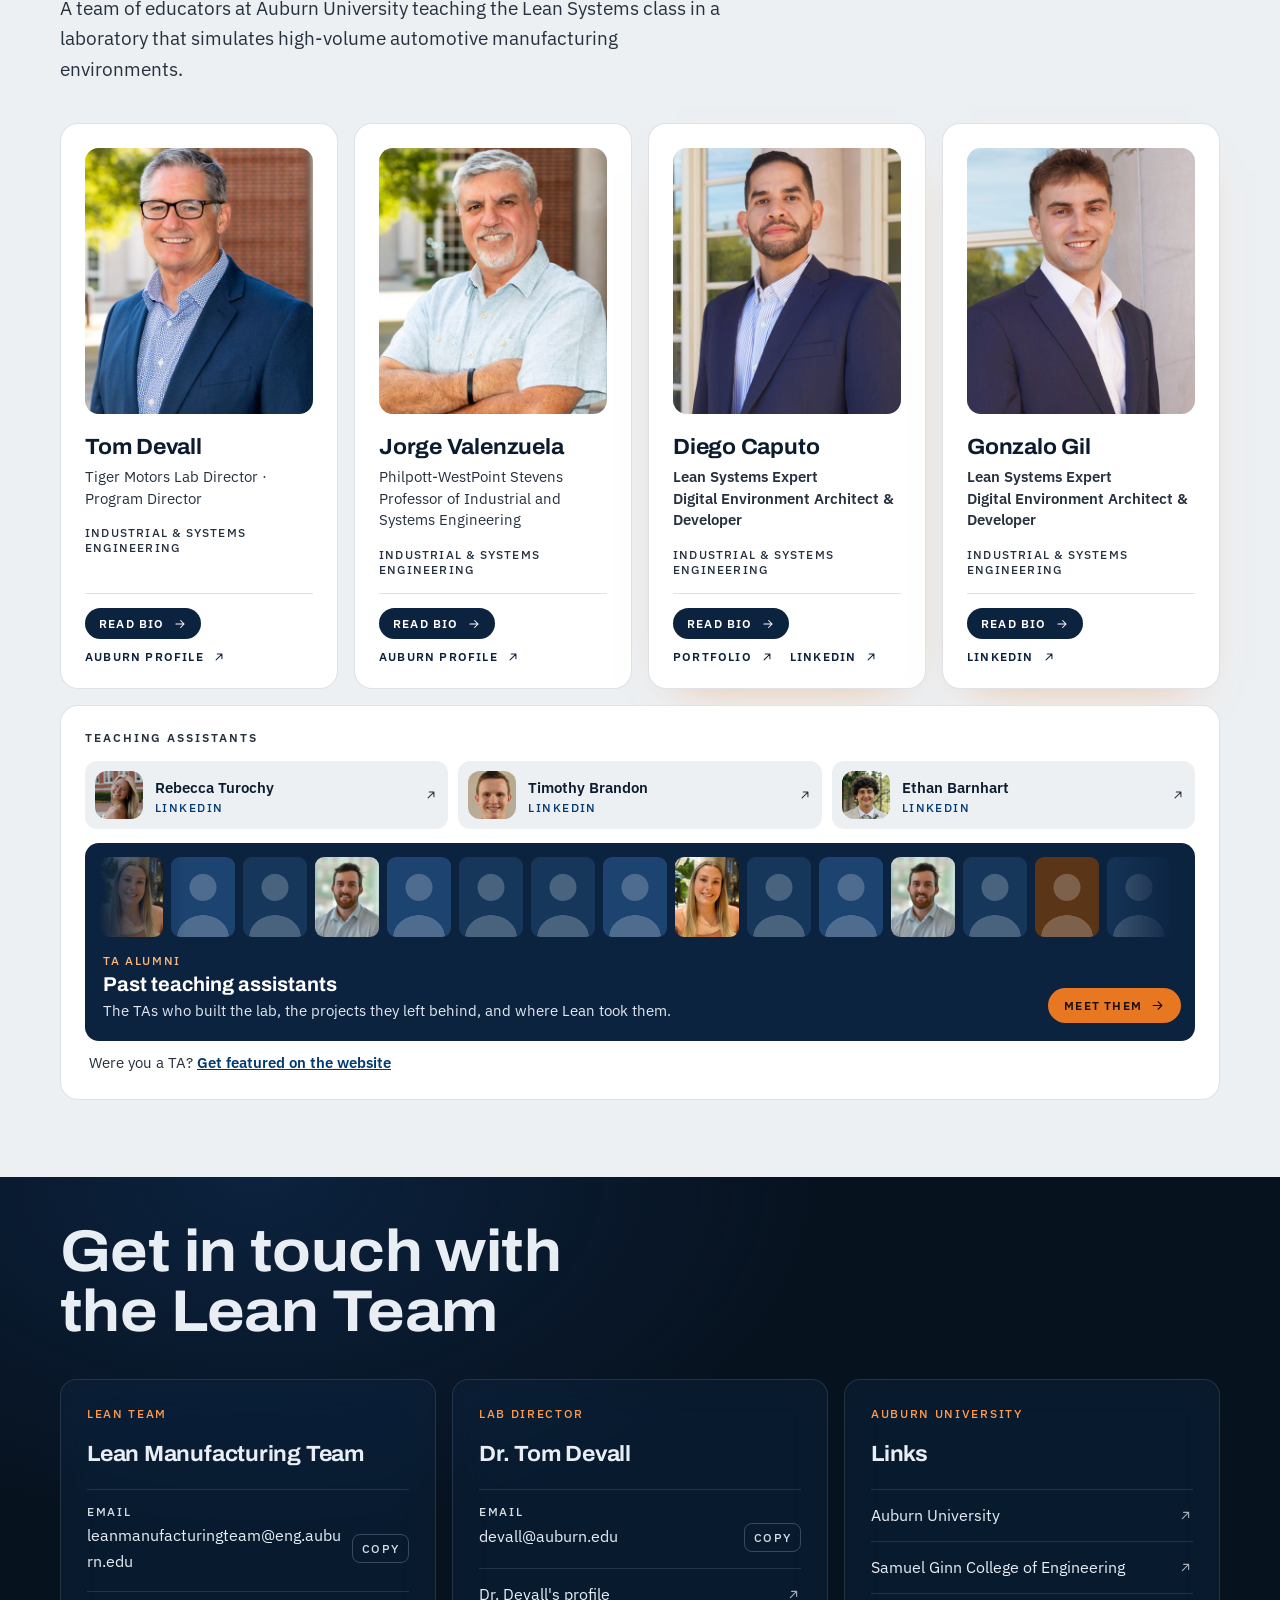
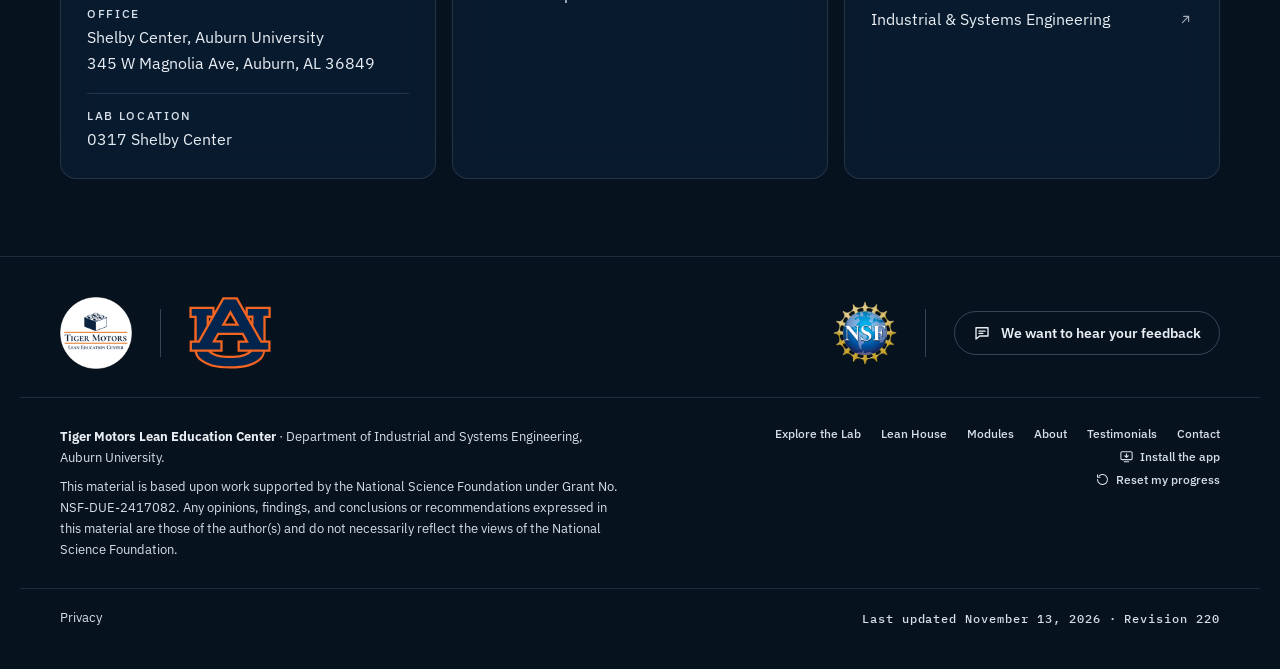
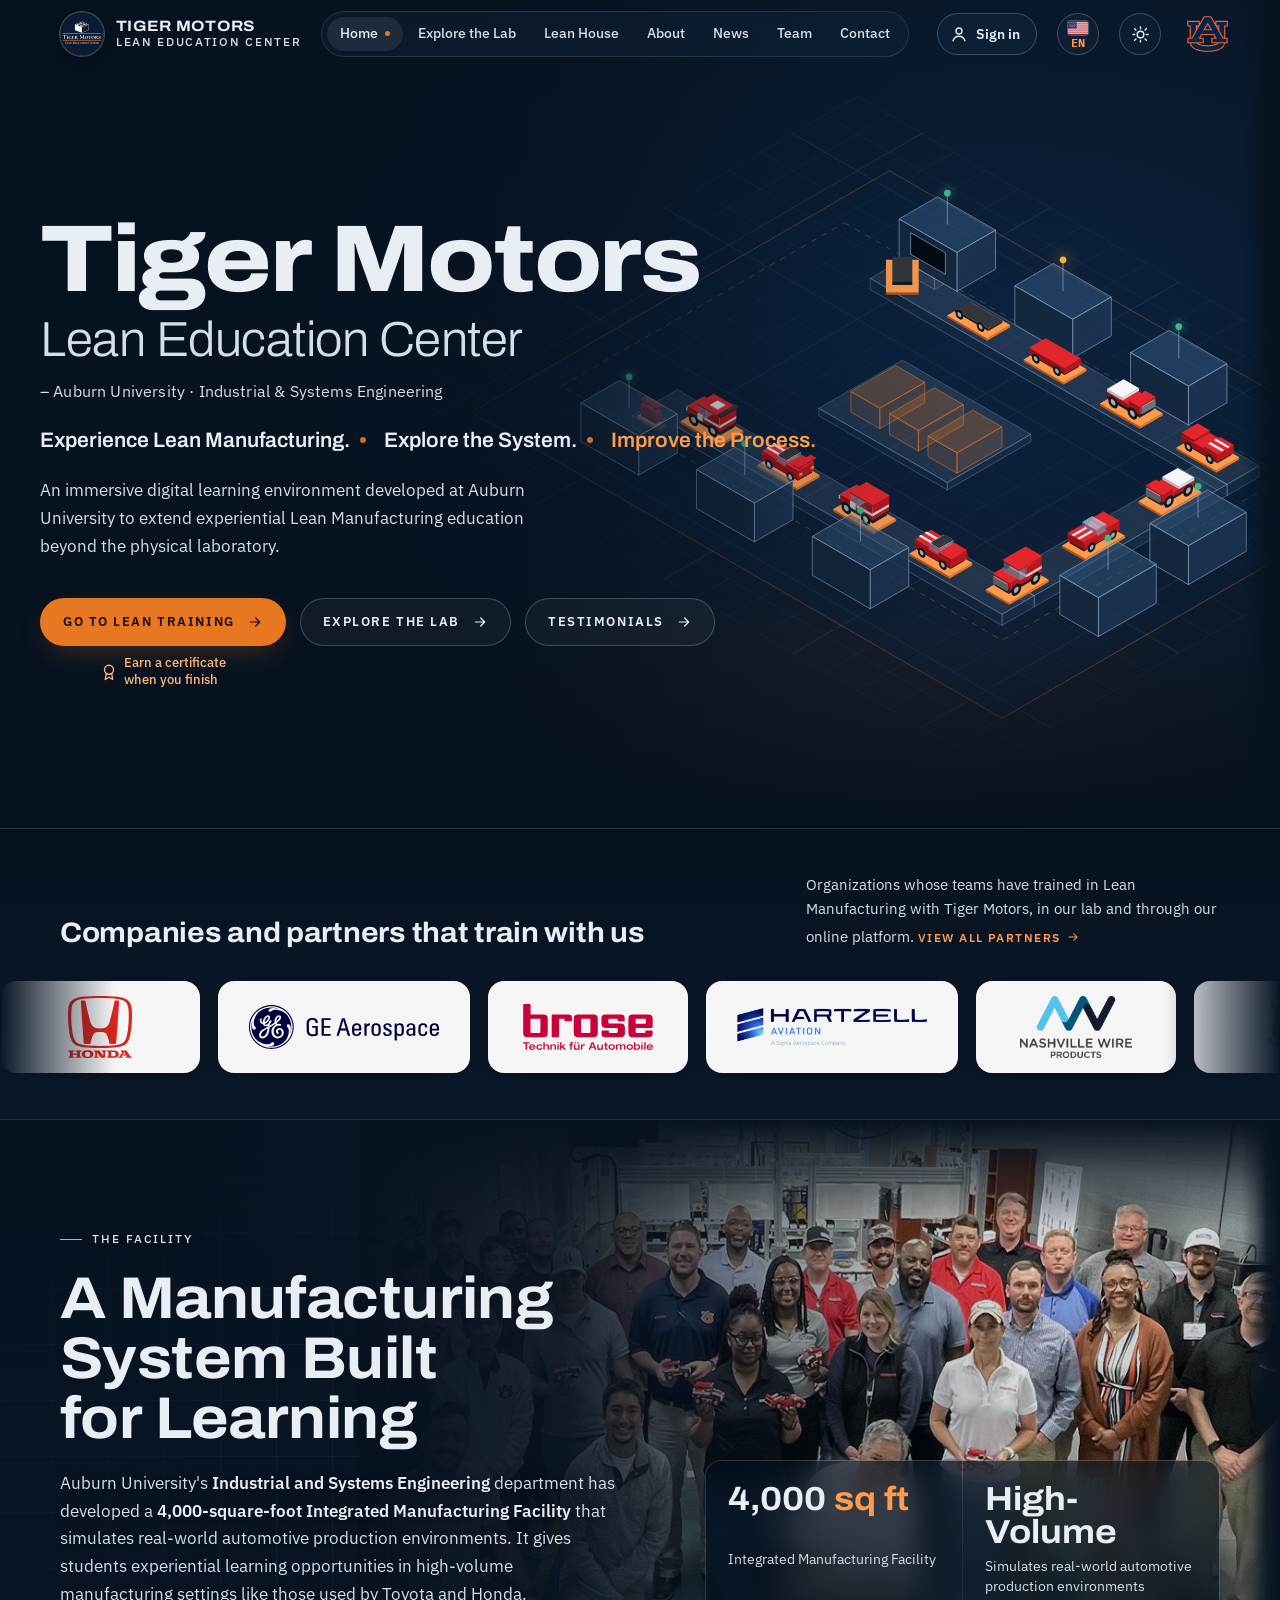
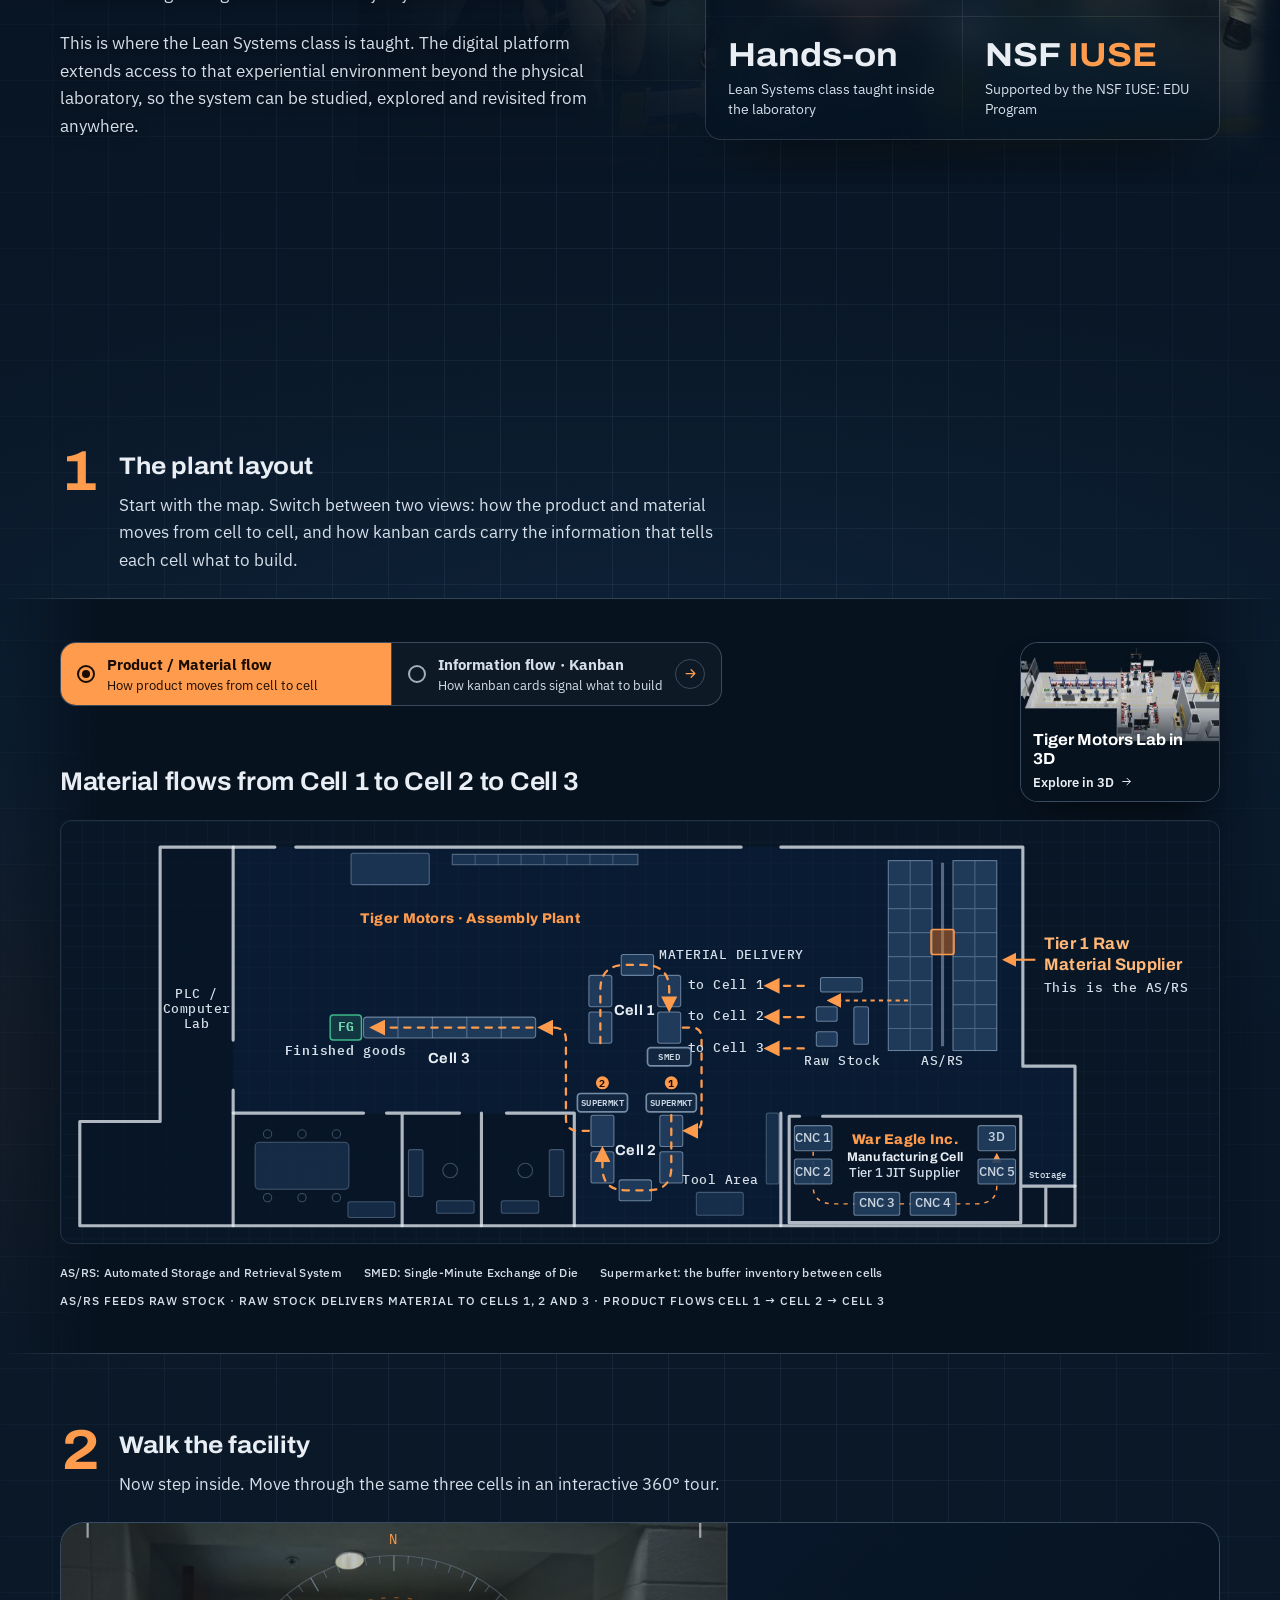
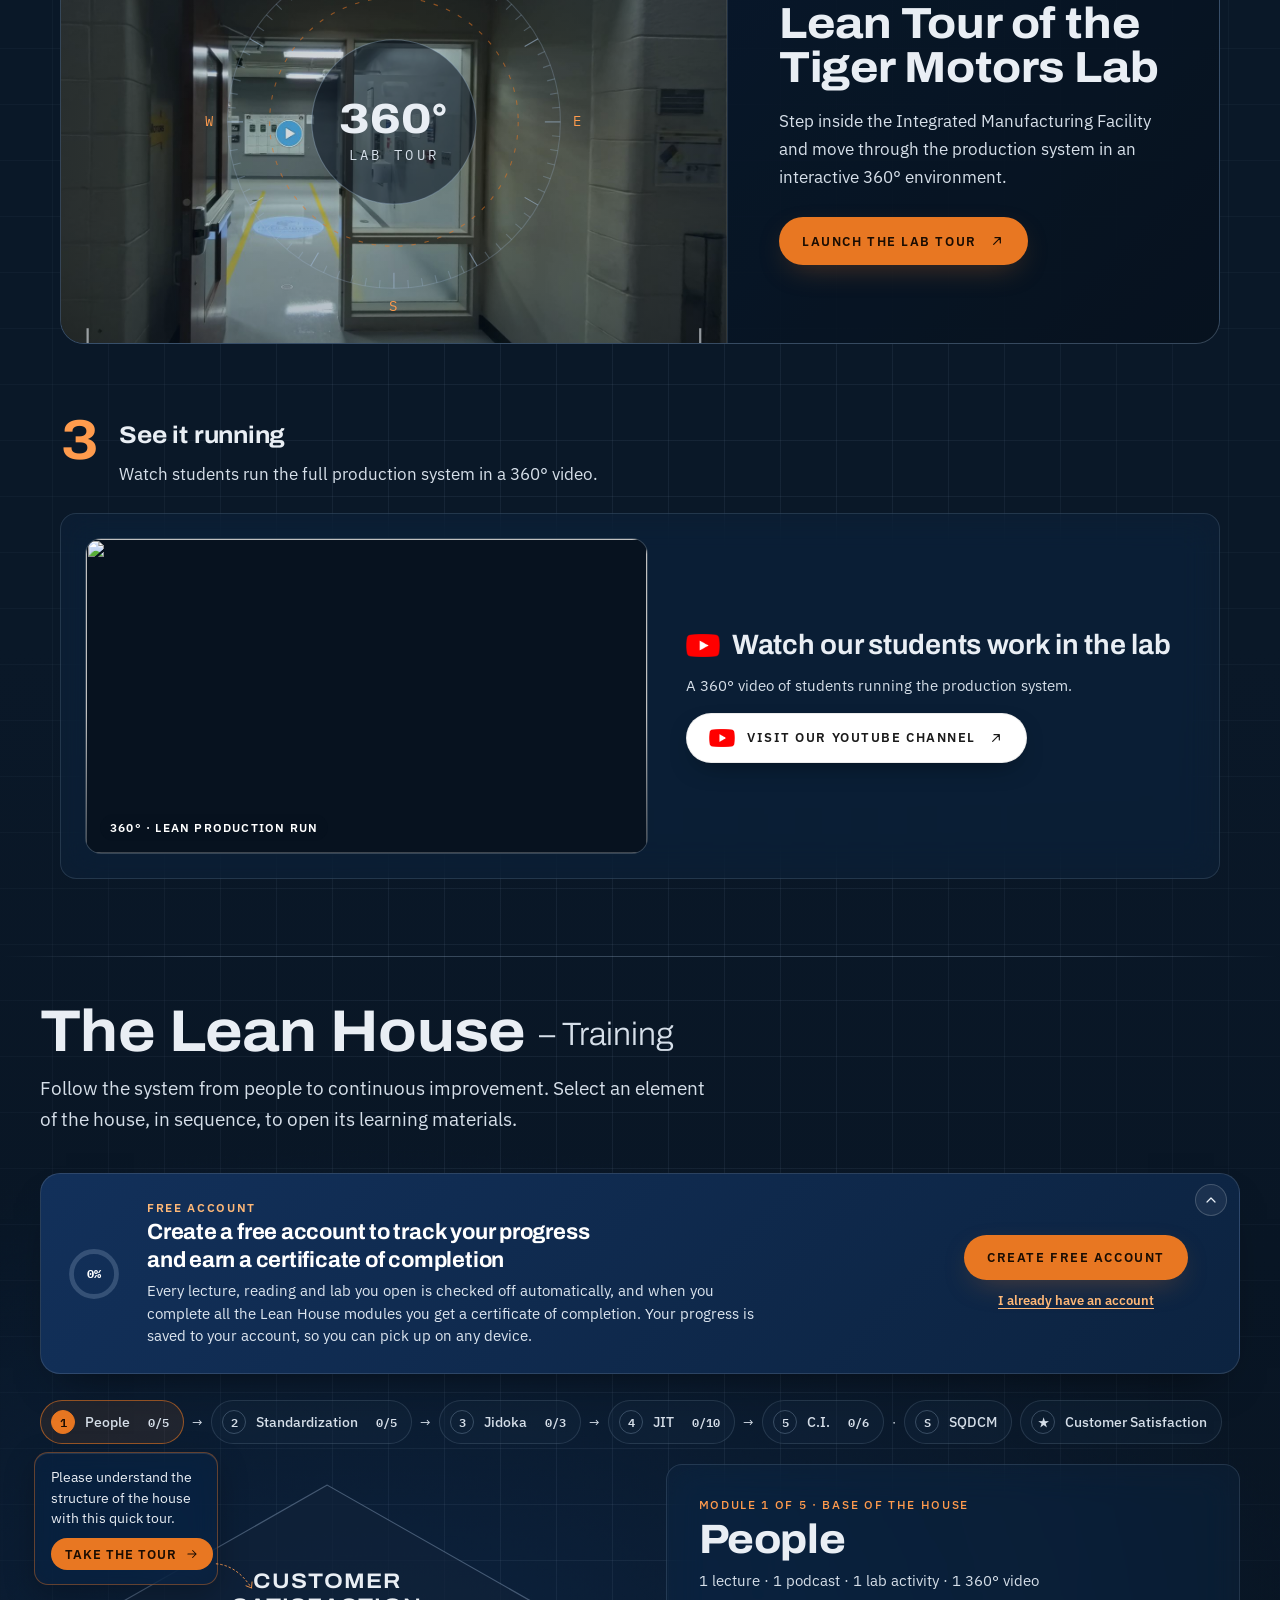
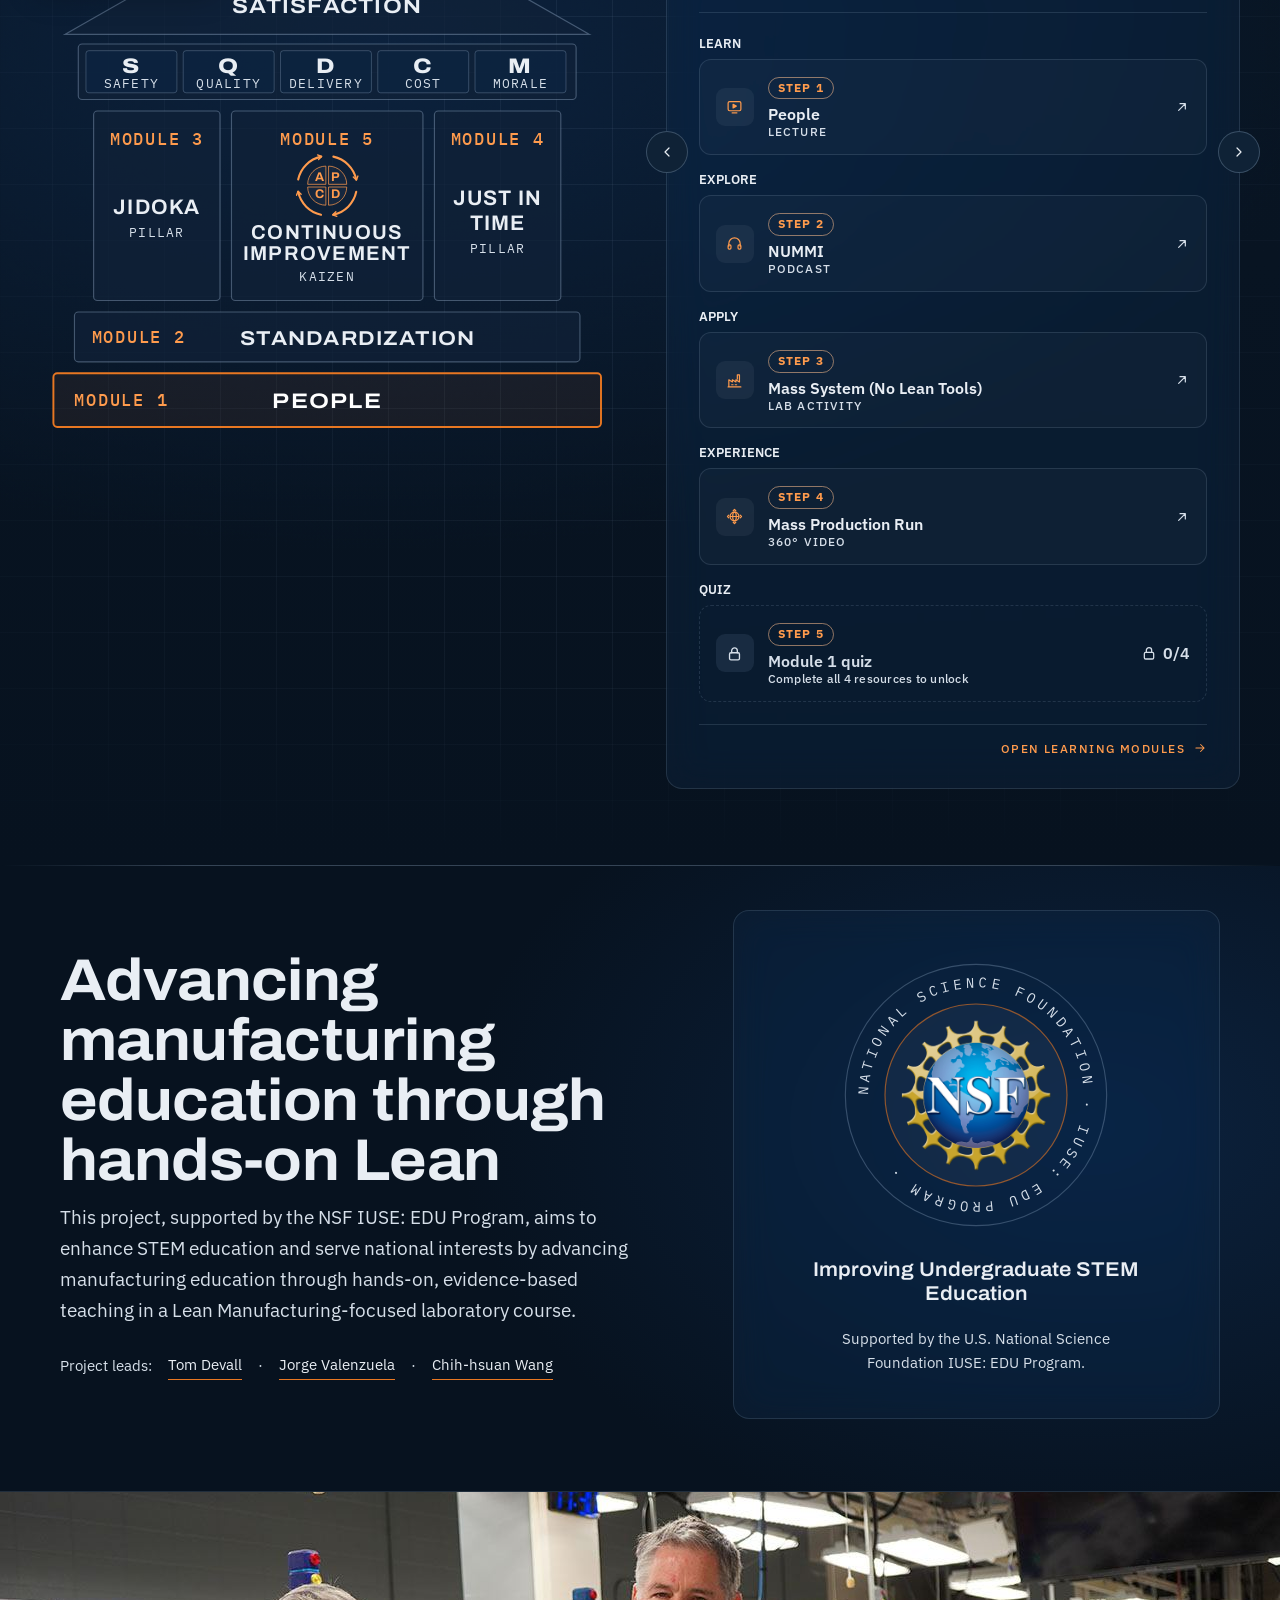
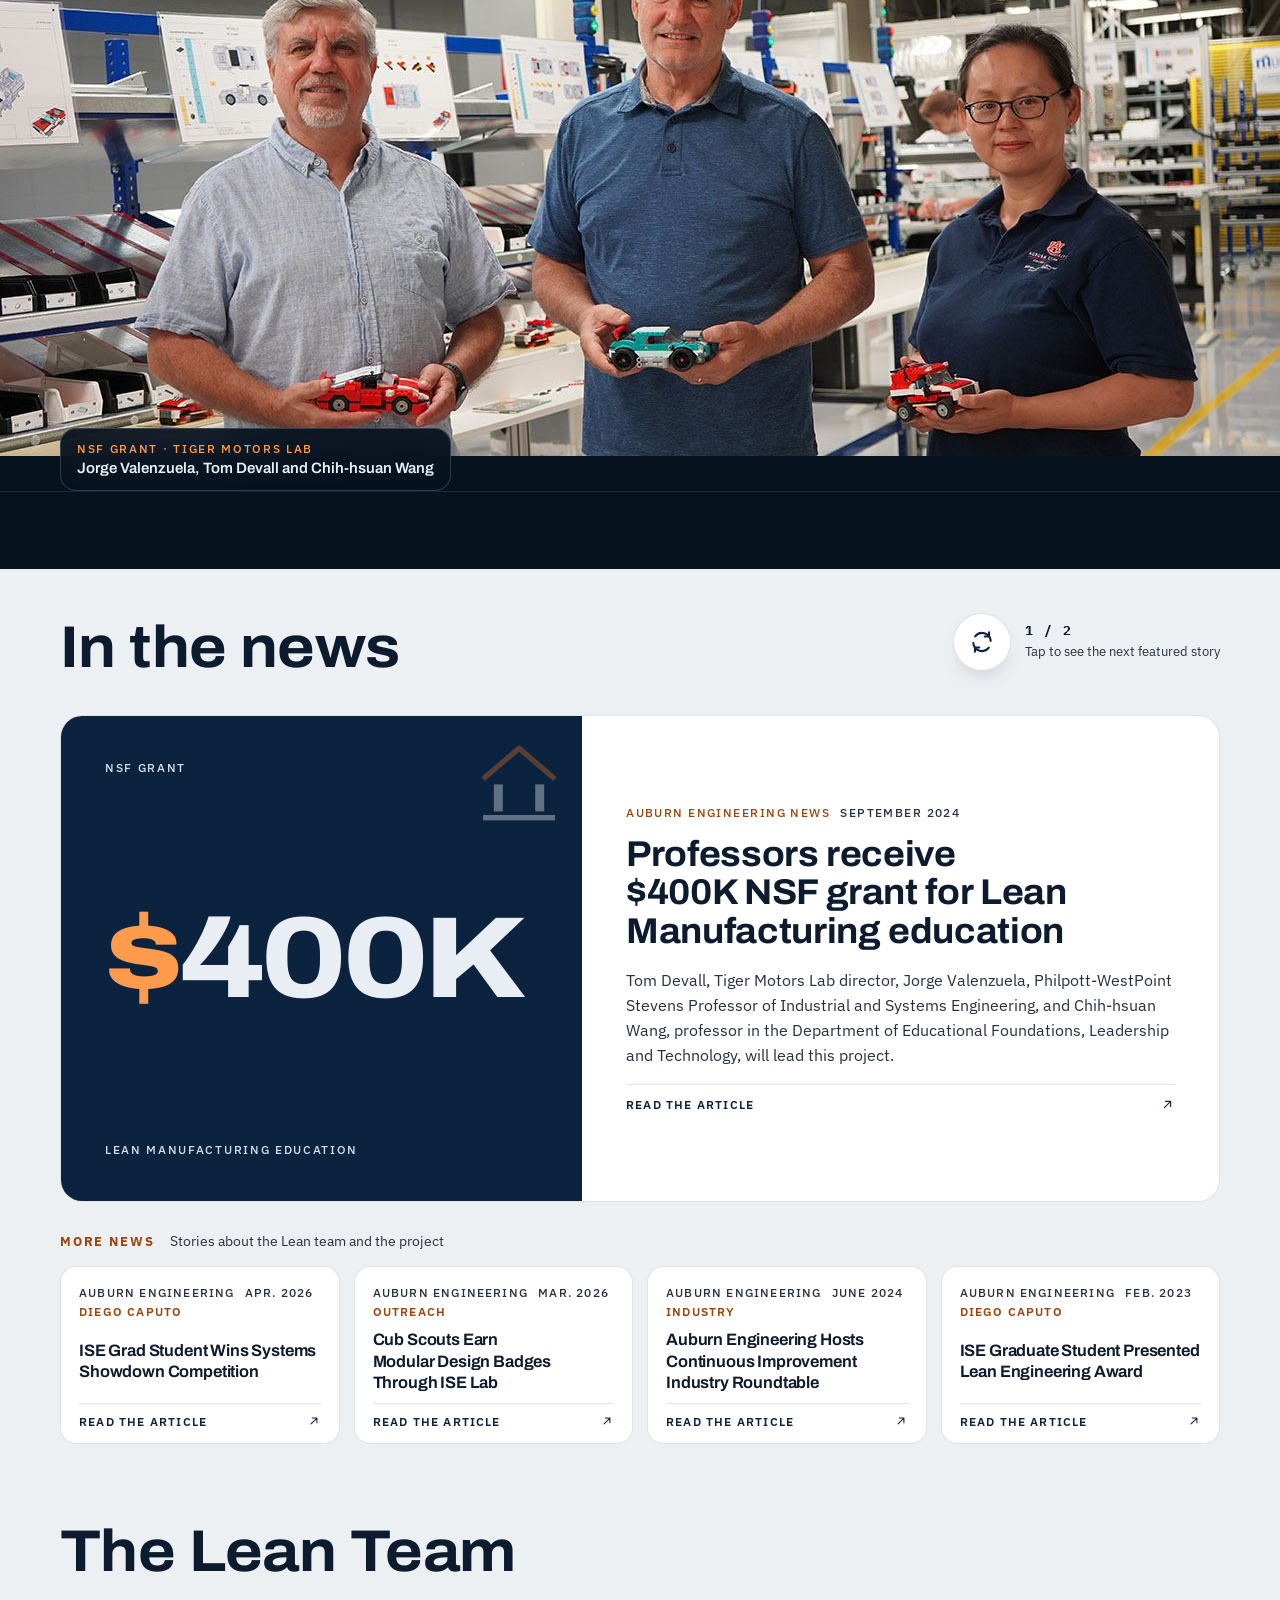
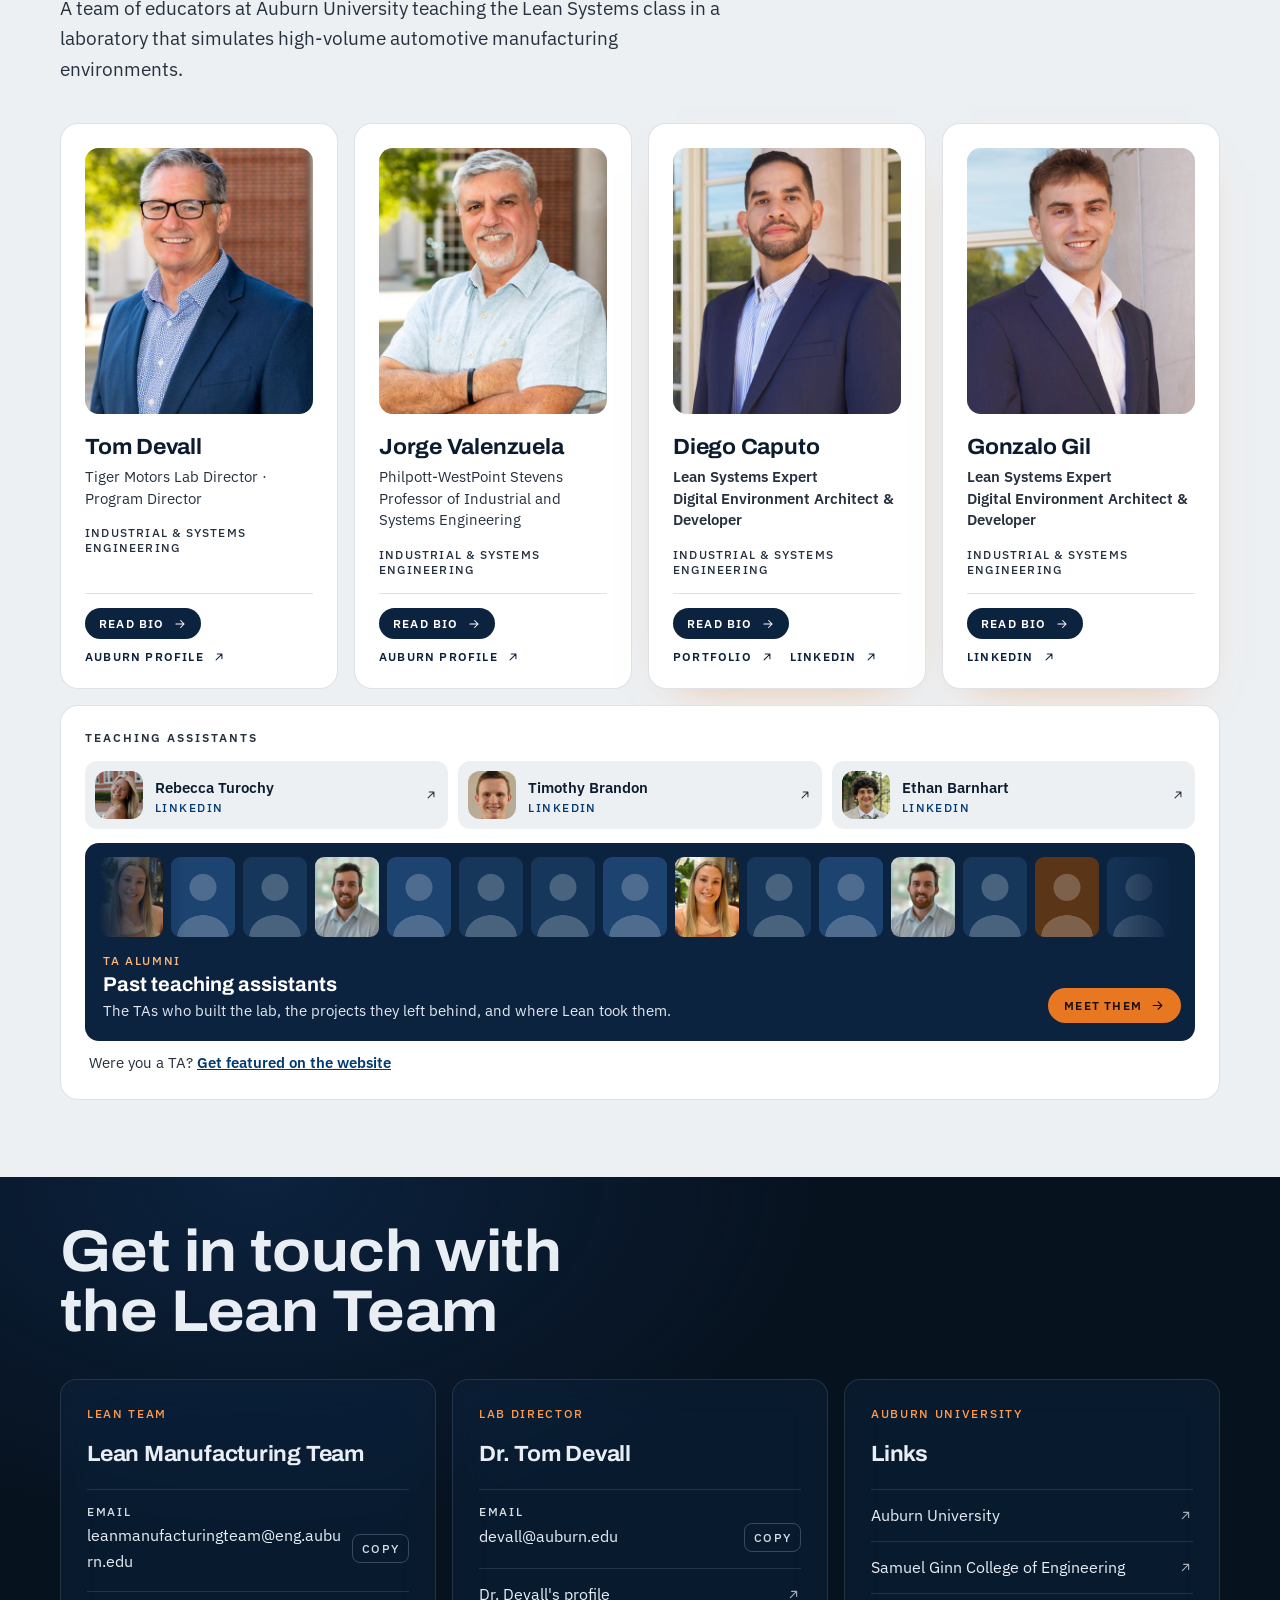
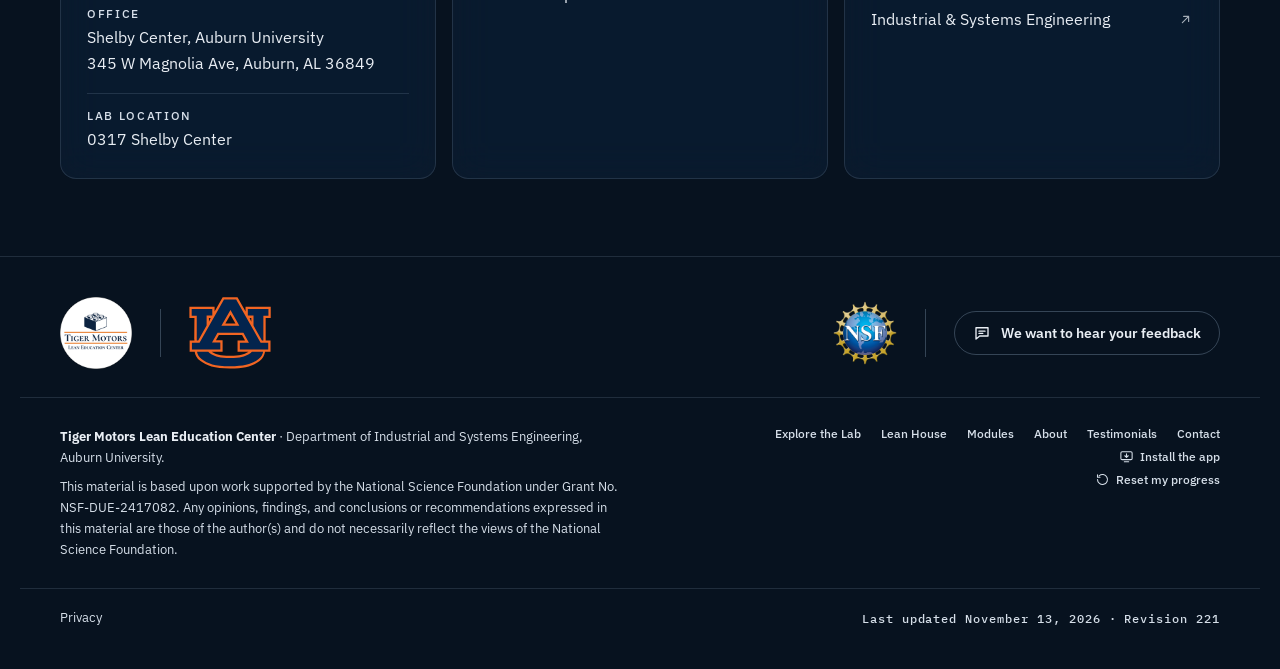
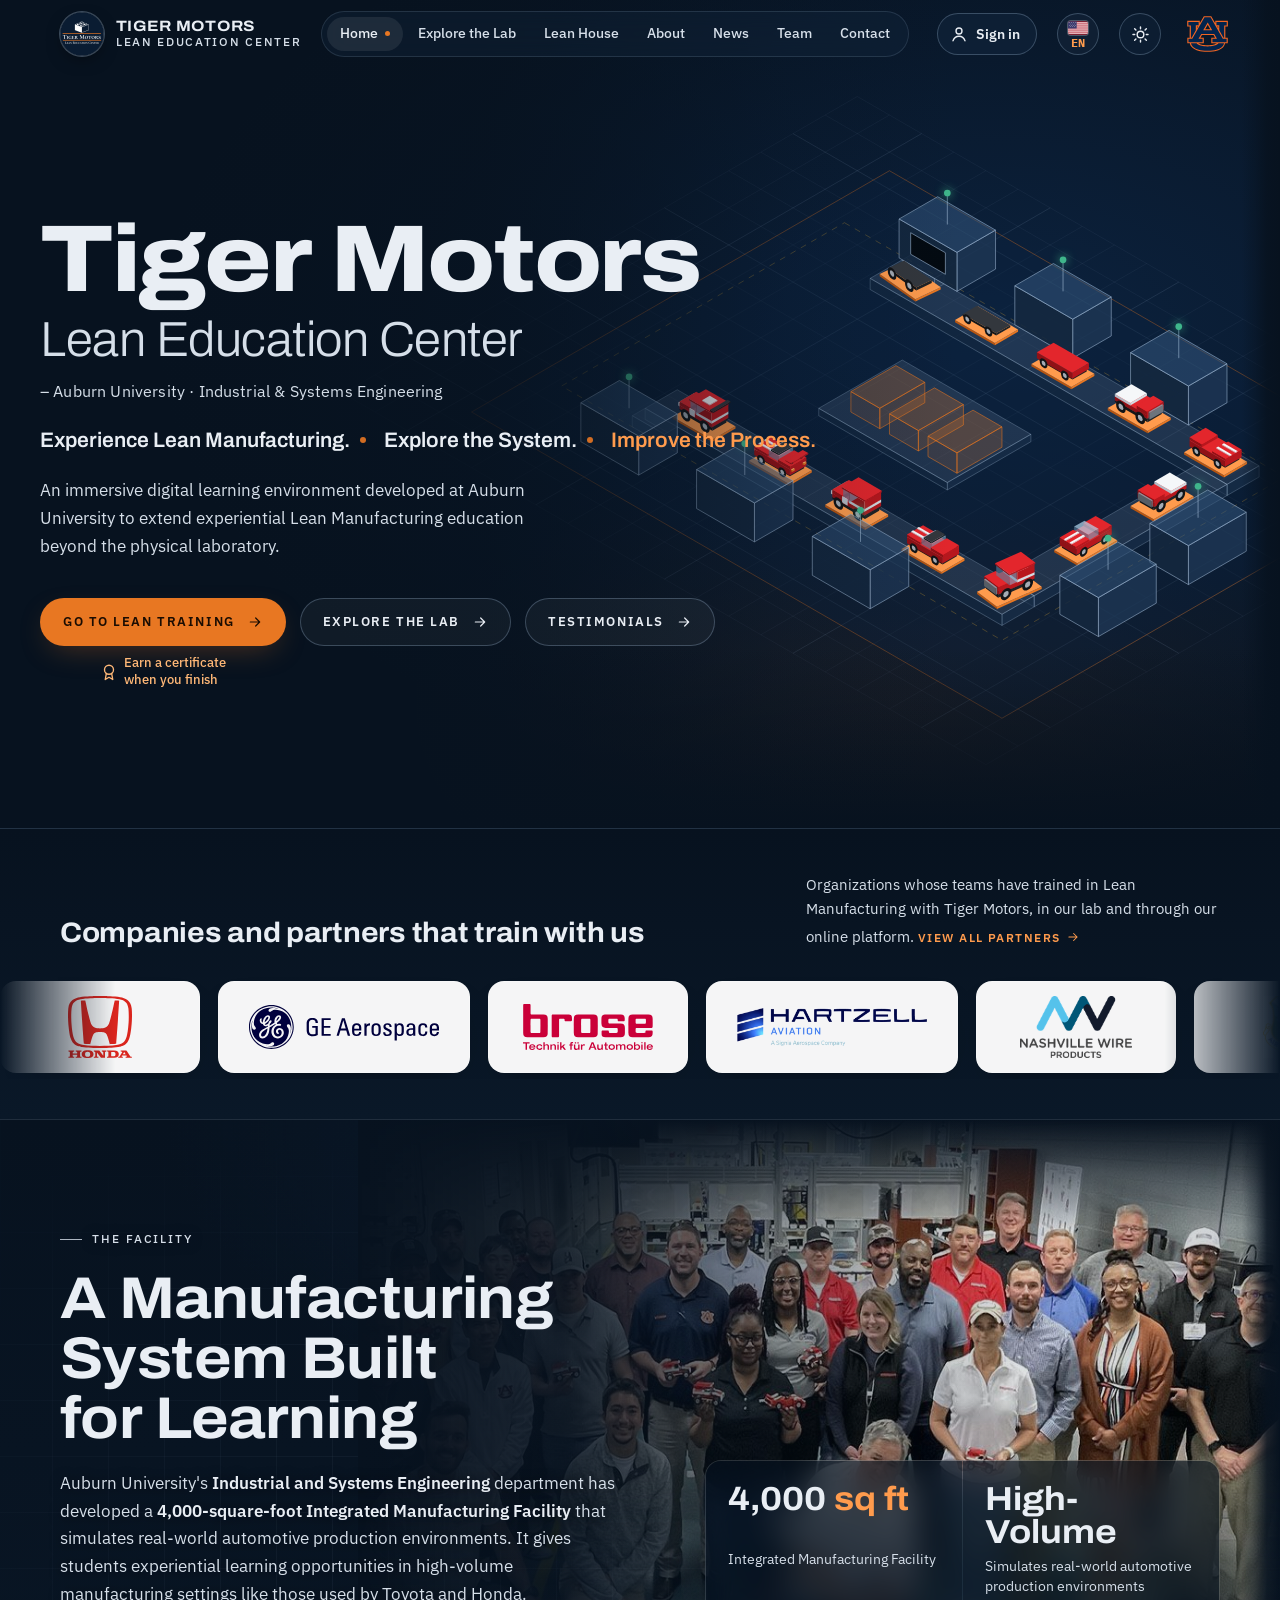
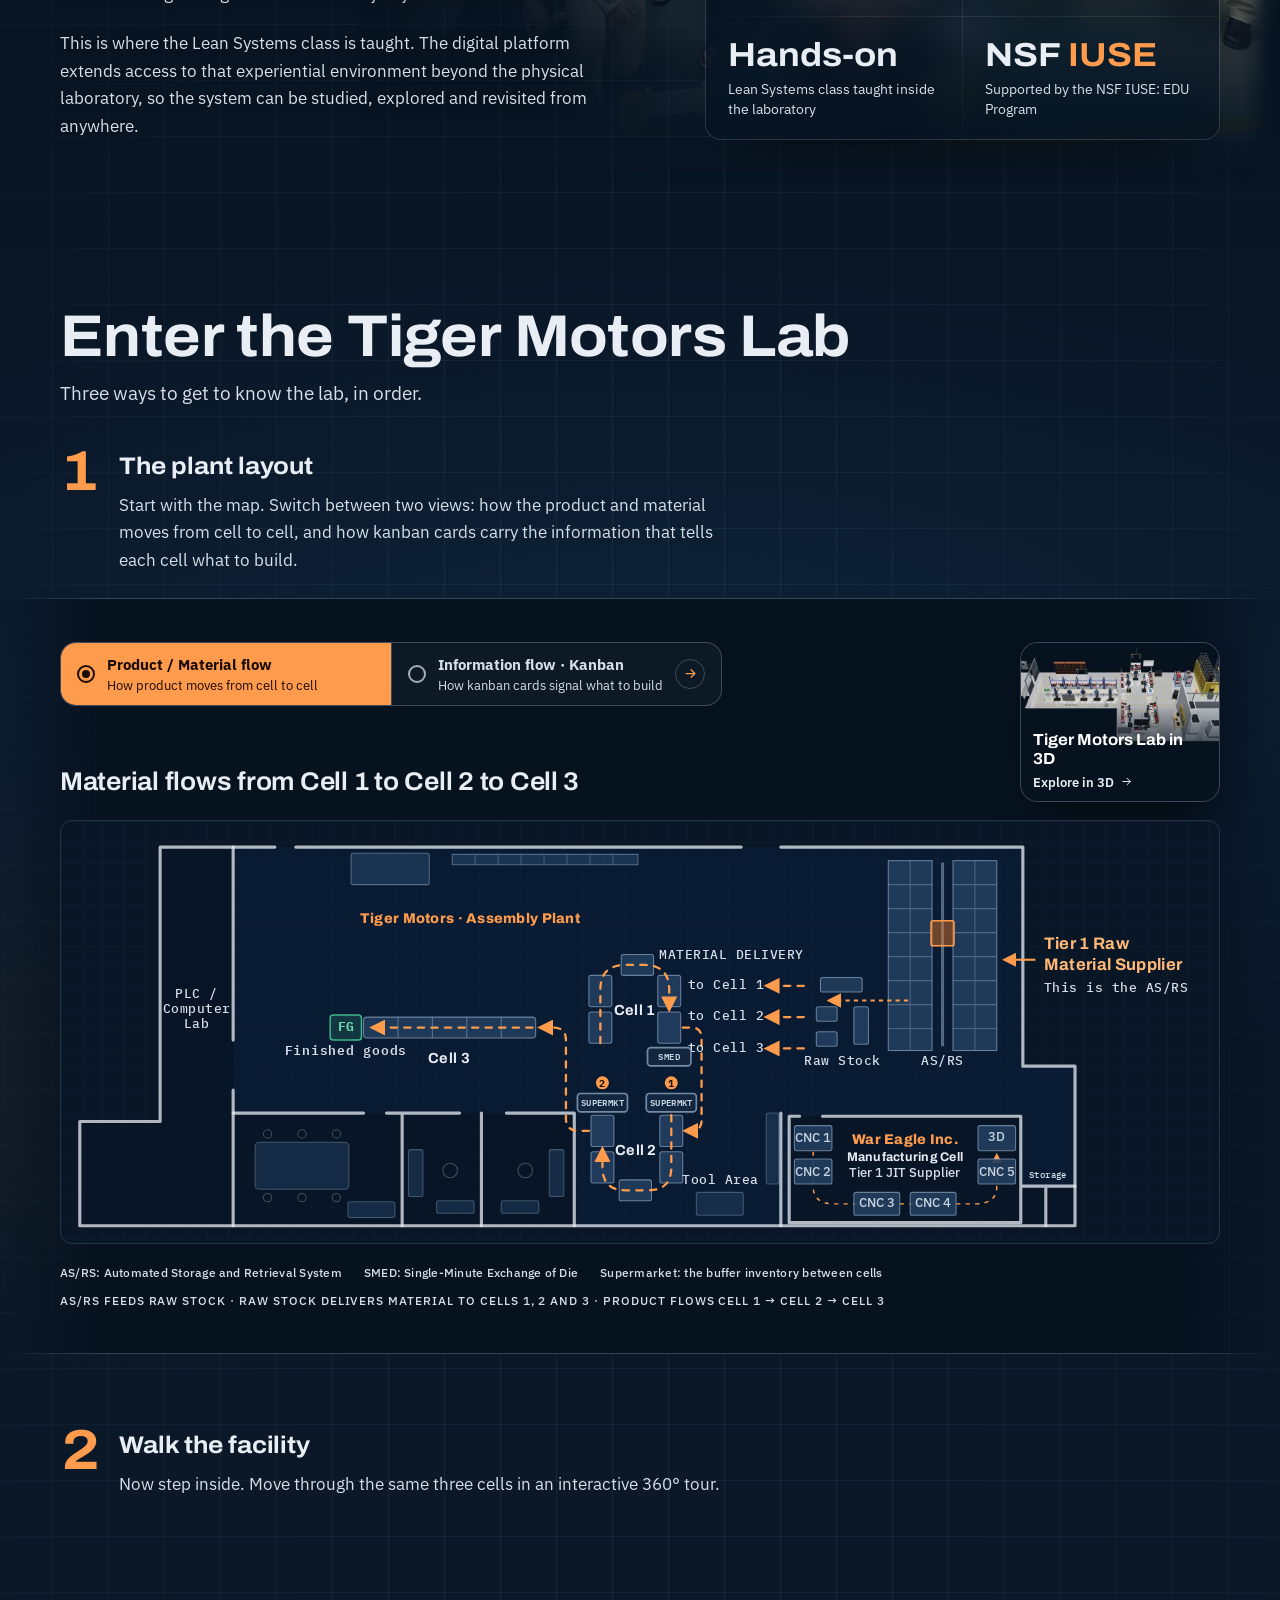
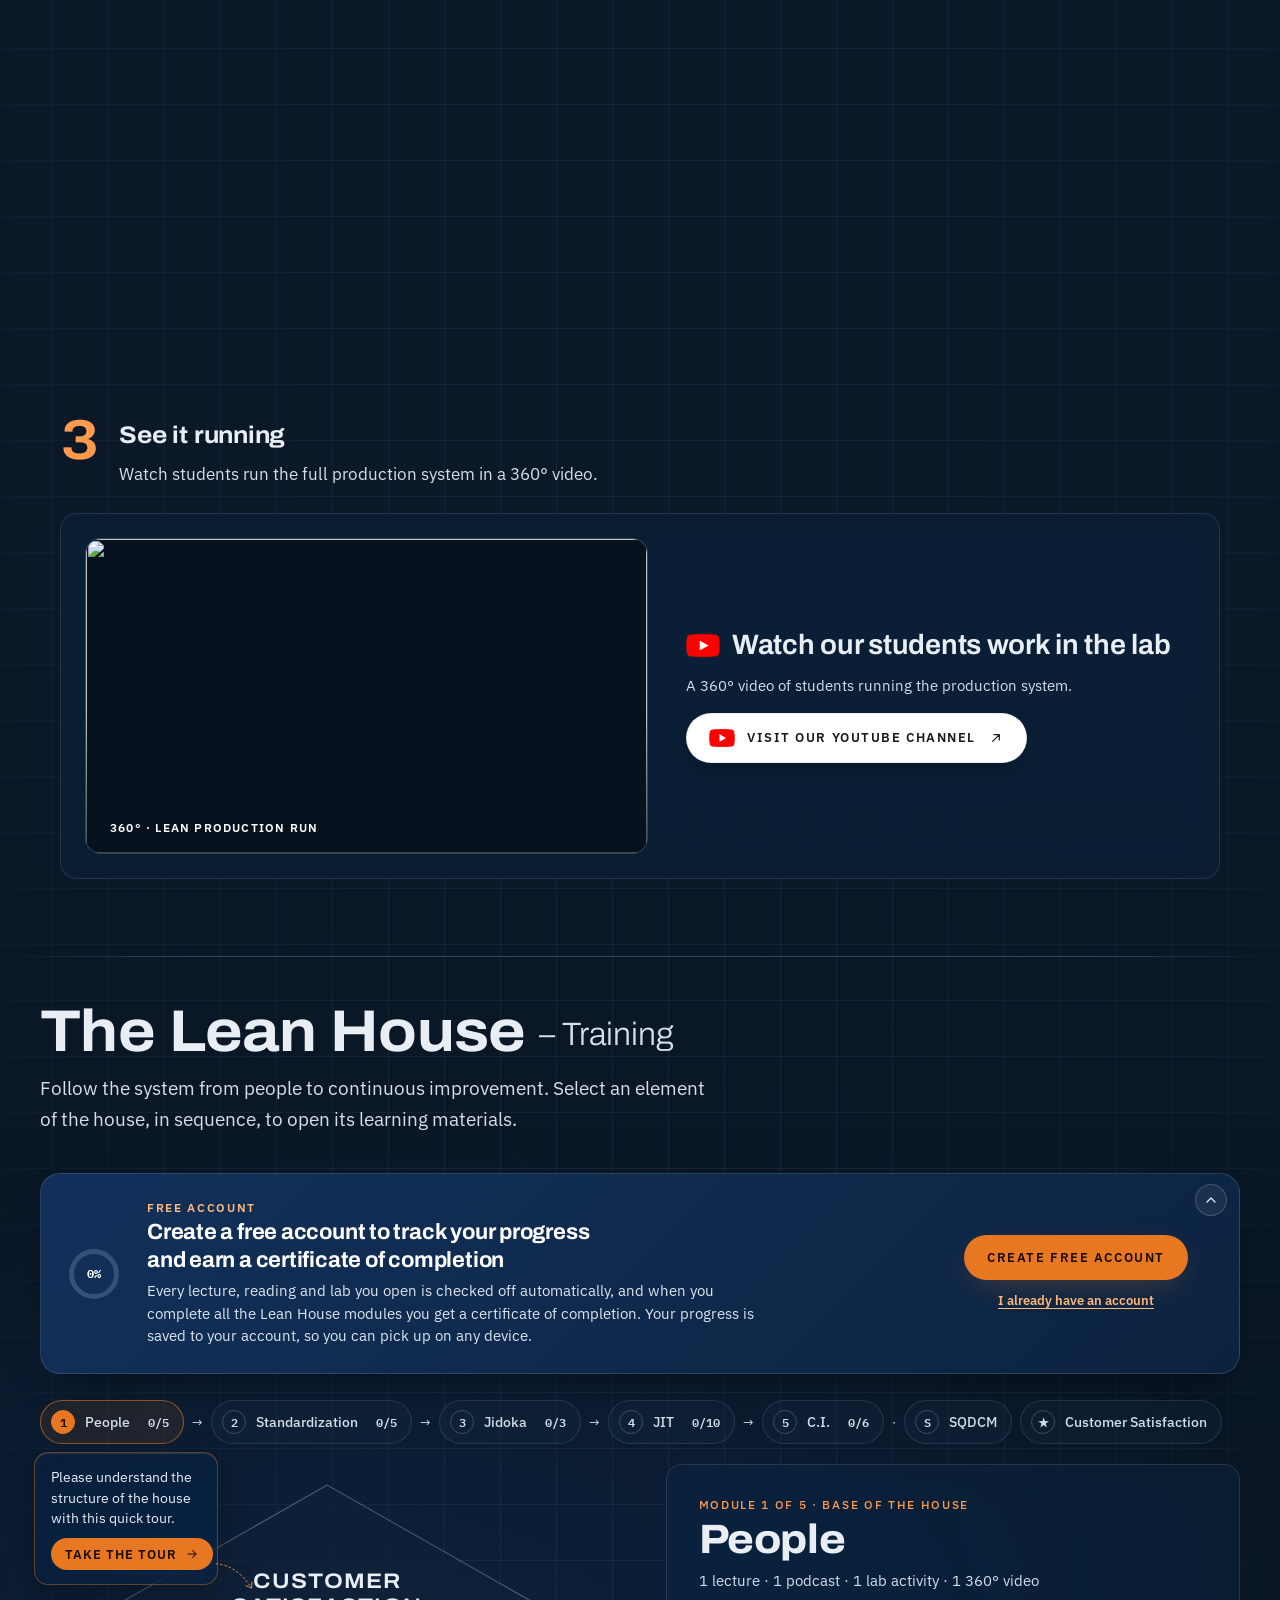
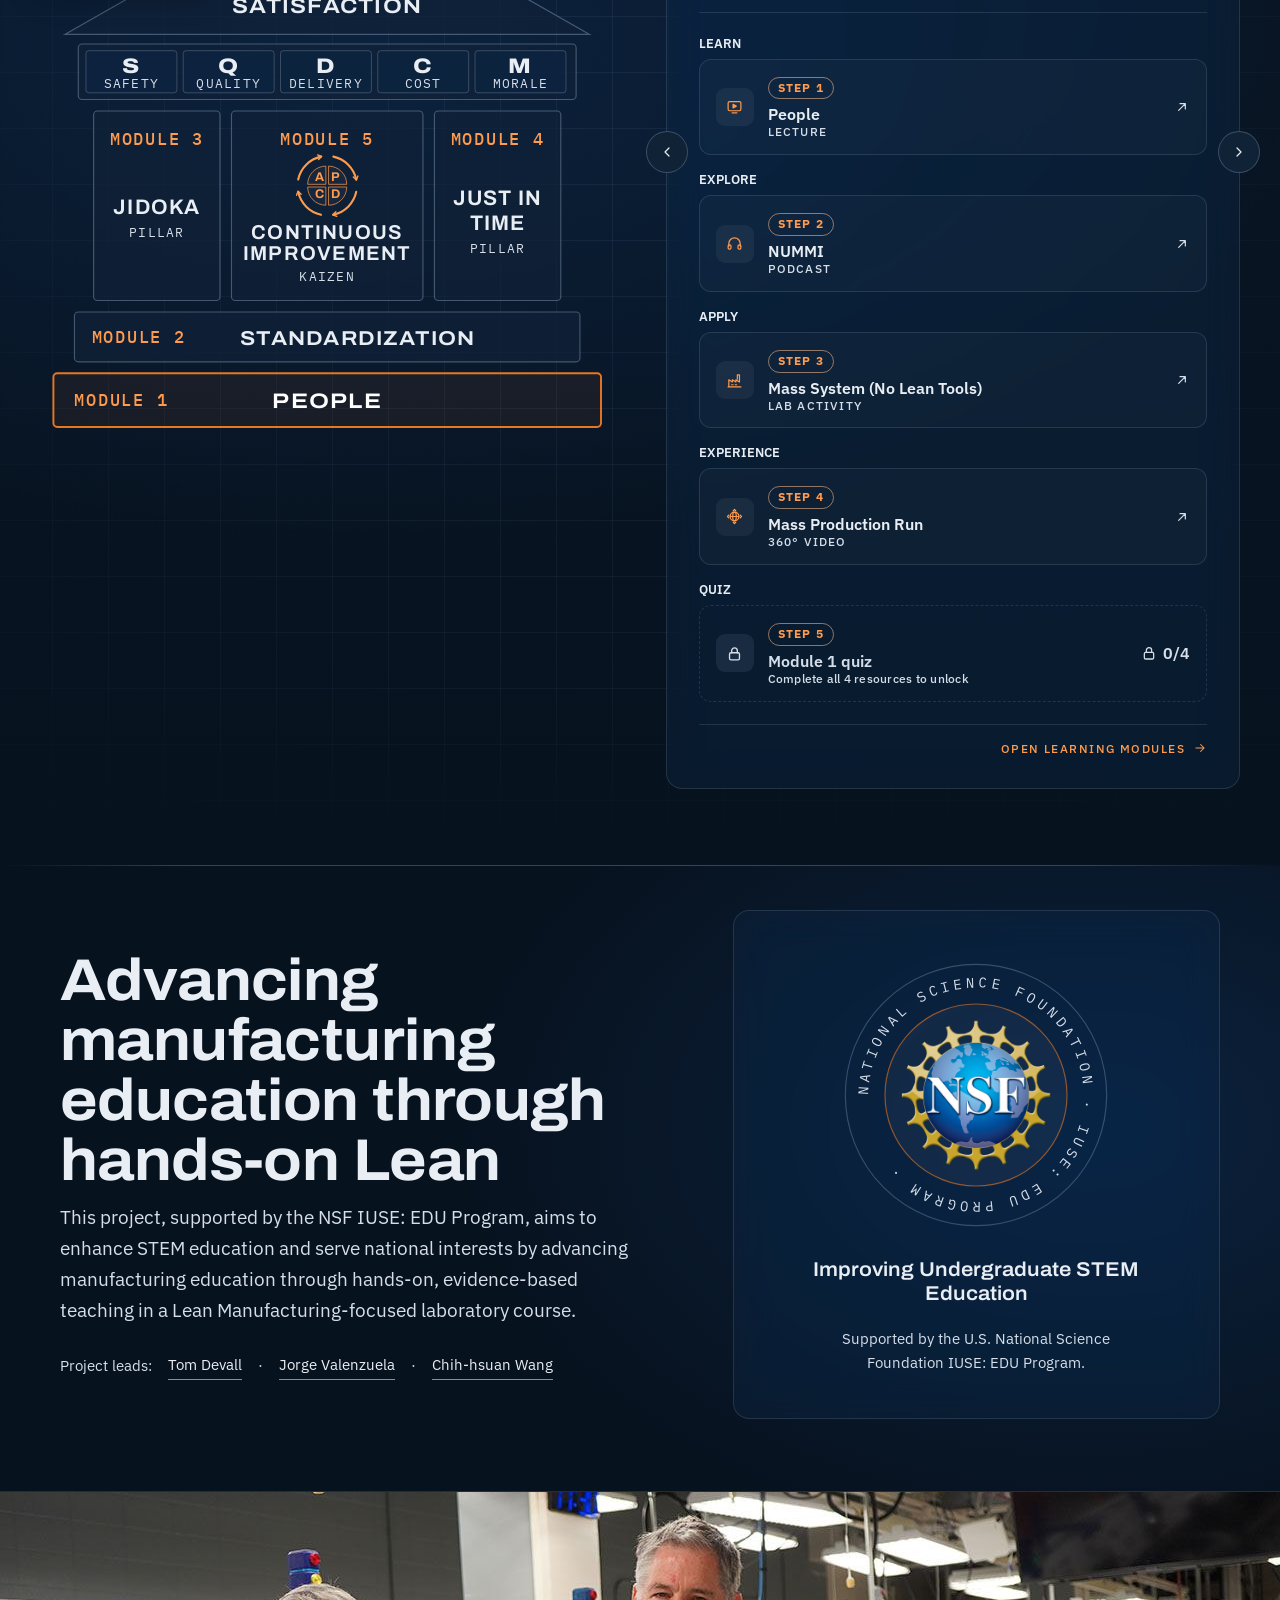
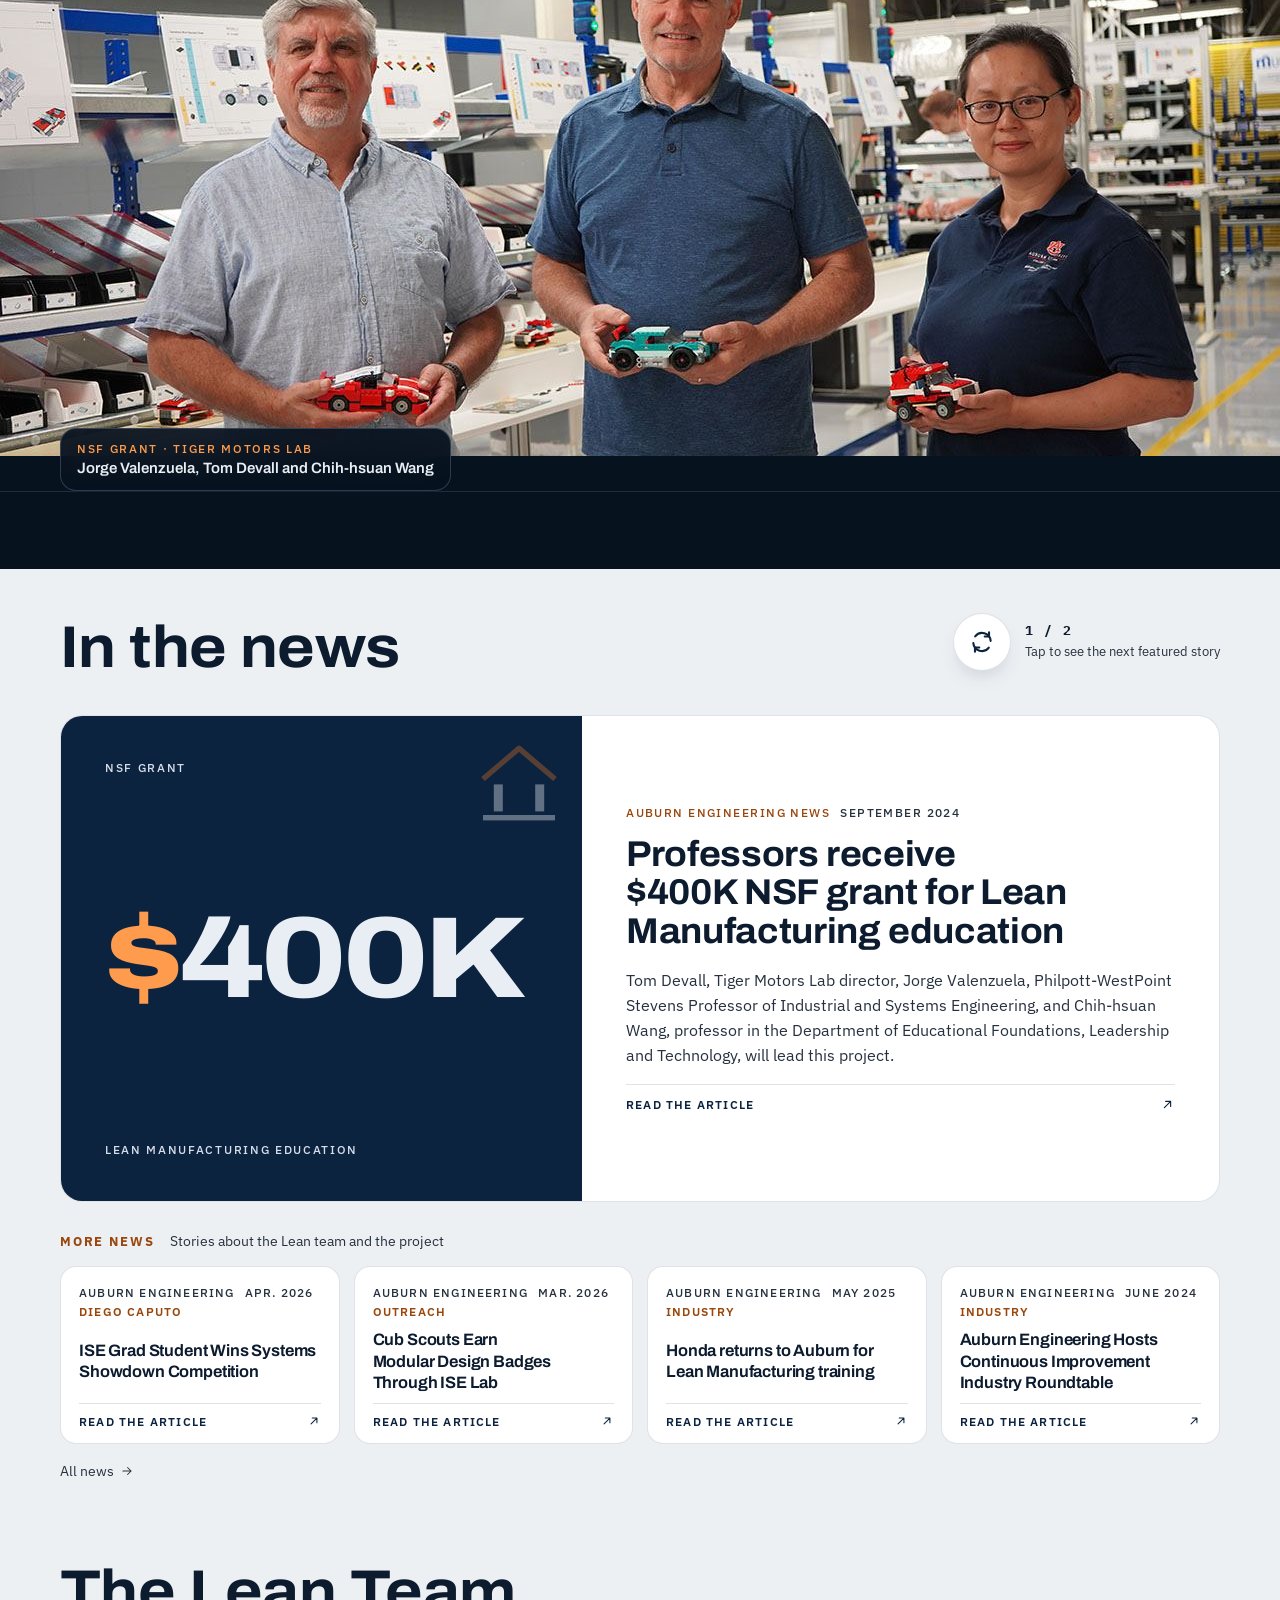
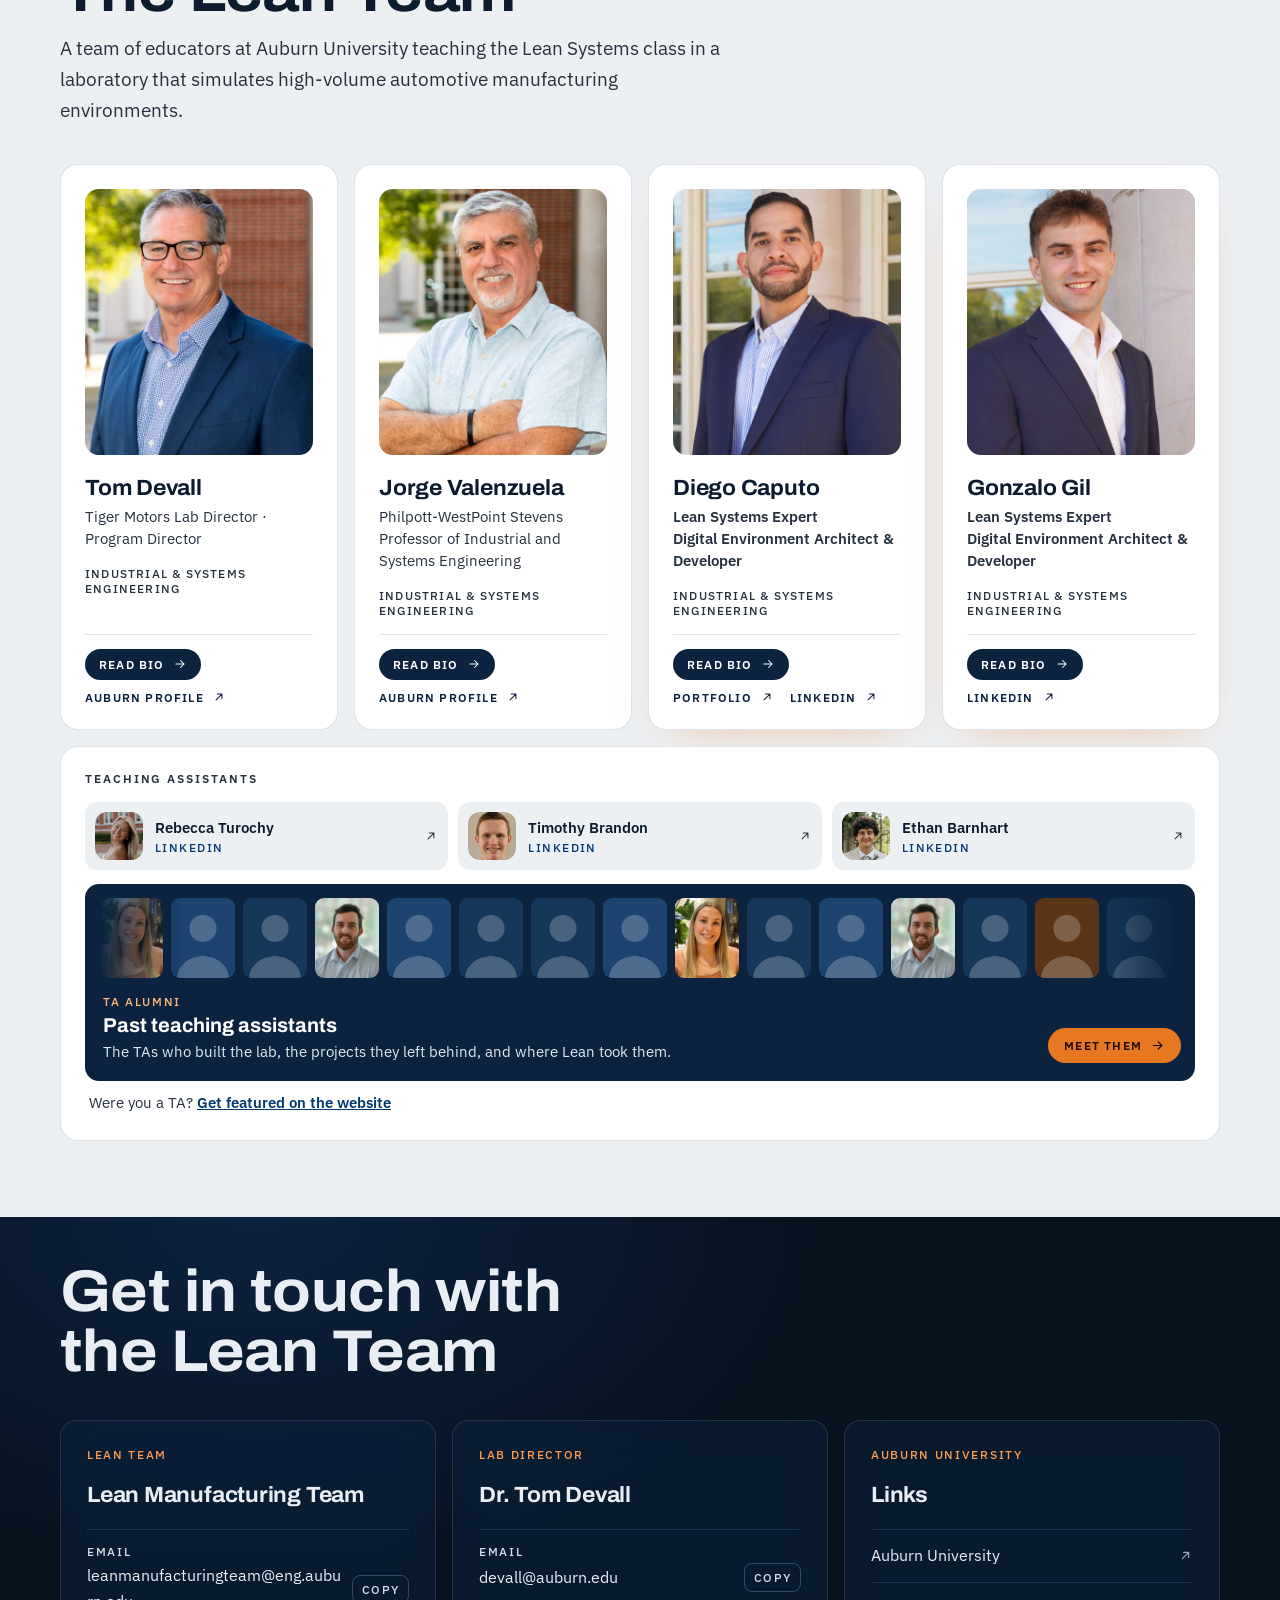
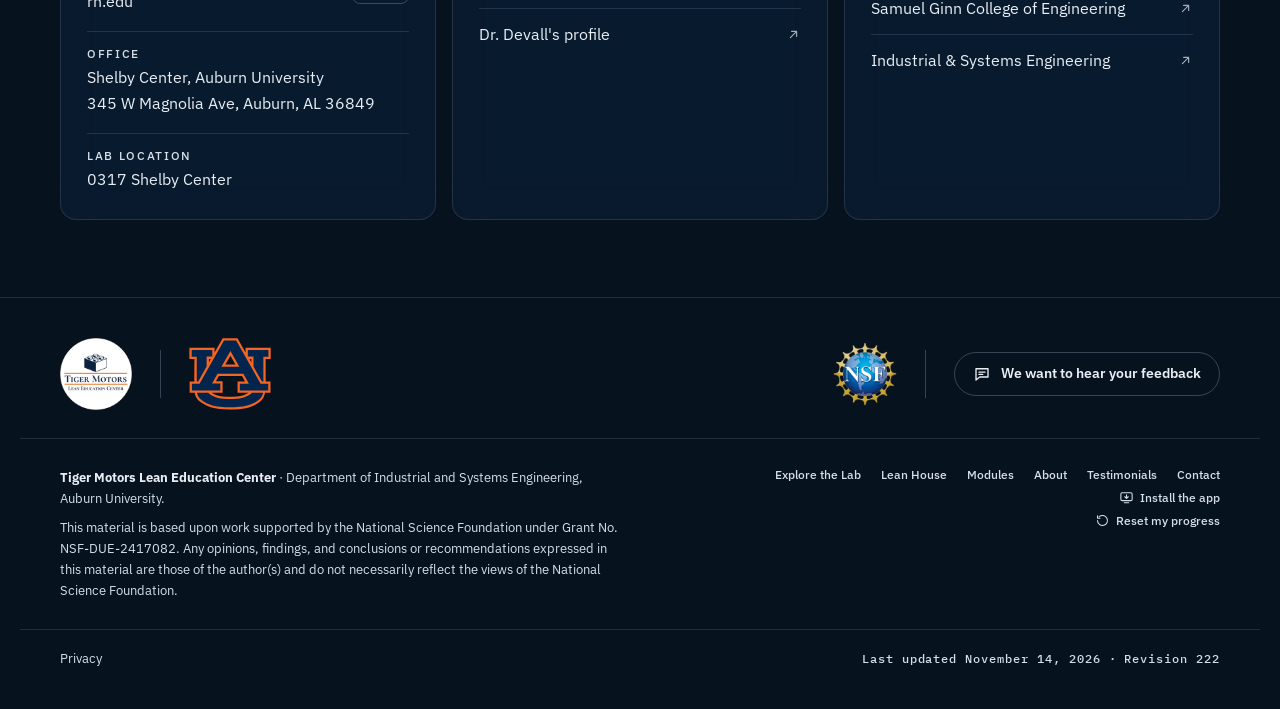
